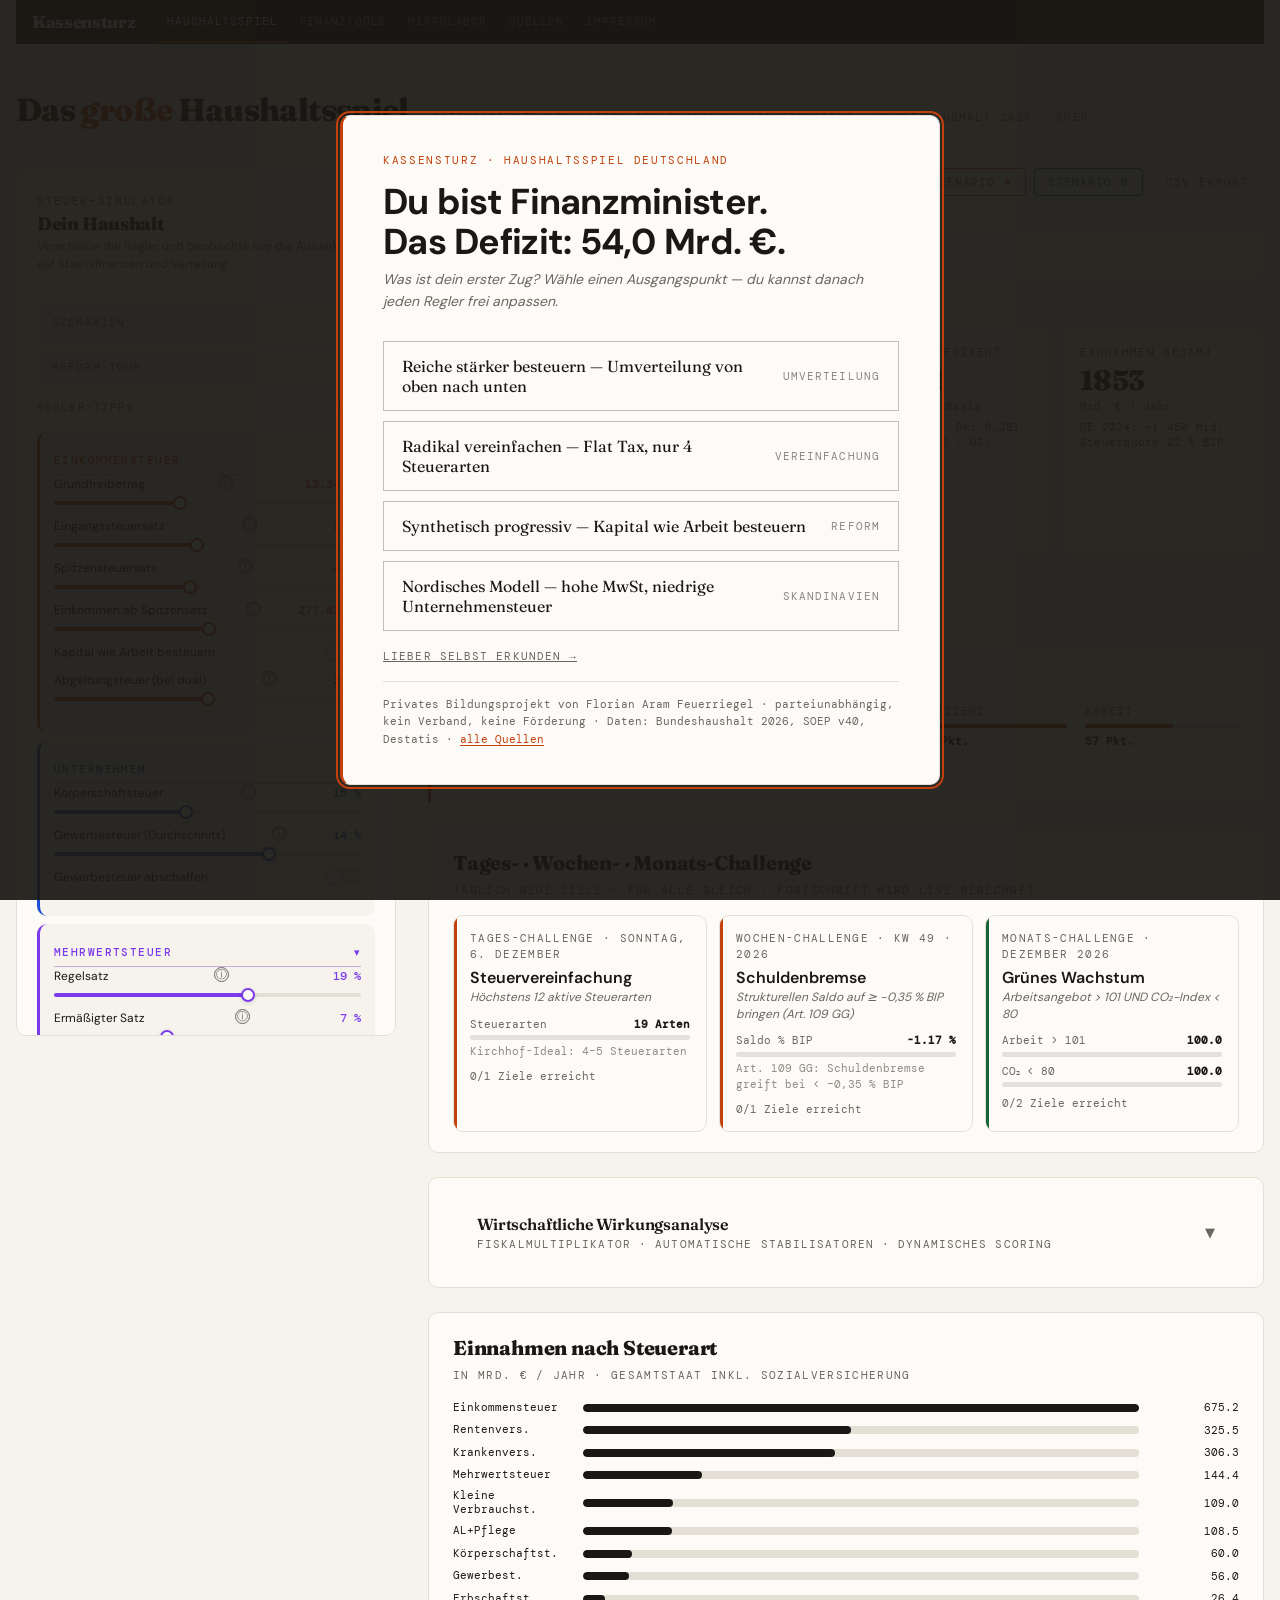
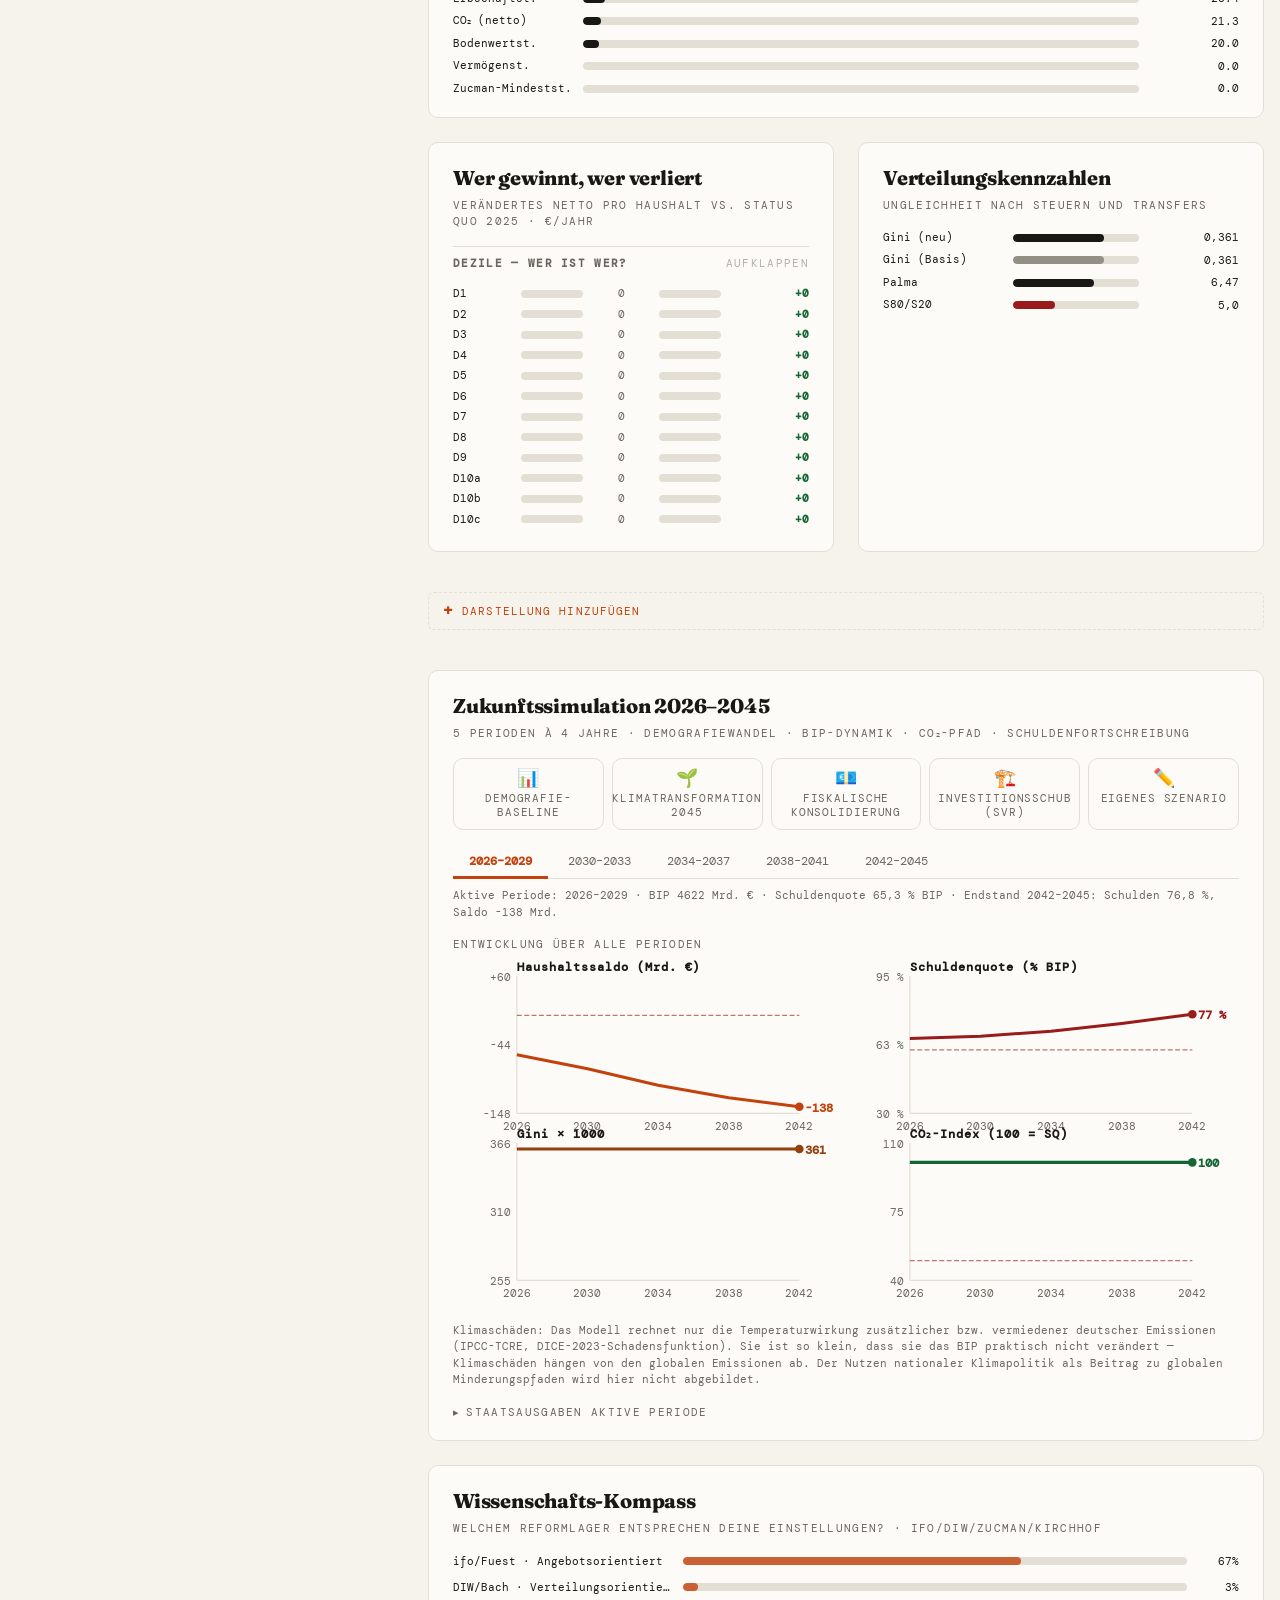
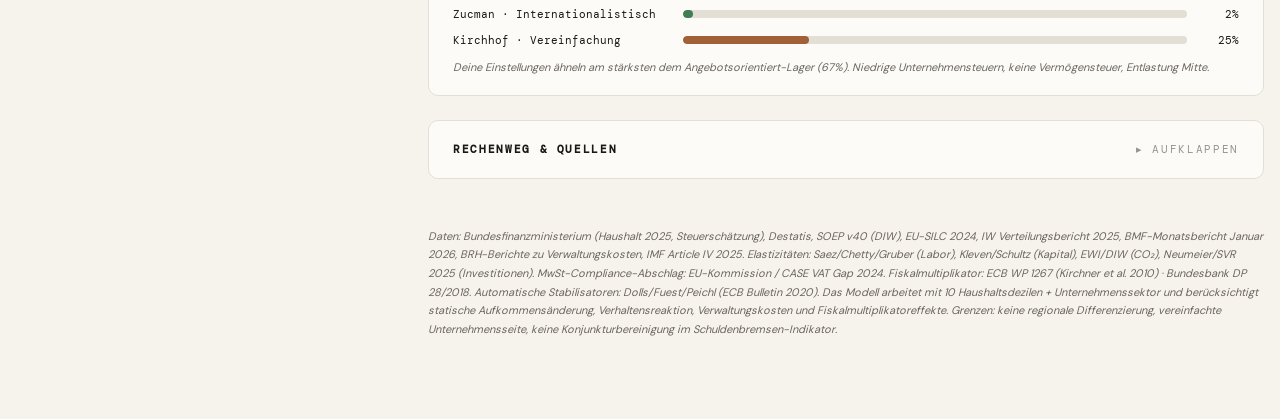
==== index.html @ 72bd3972 "Block 2: Status quo als Fixpunkt, exakte Regler, Zinsen und Klima korrigiert - Status-quo-Referenzwe" ====
<!DOCTYPE html>
<html lang="de">
<head>
<meta charset="UTF-8">
<meta name="viewport" content="width=device-width, initial-scale=1.0">
<meta name="description" content="Simuliere das deutsche Steuersystem: Verschiebe Regler für Einkommensteuer, MwSt und CO₂-Steuer und sieh live, wer gewinnt und wer verliert. Daten aus Bundeshaushalt 2026 und SOEP.">
<meta name="robots" content="index, follow">
<meta name="author" content="Kassensturz">
<link rel="canonical" href="https://kassensturz.org/">
<meta property="og:title" content="Das große Haushaltsspiel – Bundeshaushalt 2026 simulieren">
<meta property="og:description" content="Verschiebe Regler für Steuern und sieh live, wer gewinnt und wer verliert. Datenbasiert mit echten Zahlen aus Bundeshaushalt 2026 und SOEP.">
<meta property="og:type" content="website">
<meta property="og:url" content="https://kassensturz.org/">
<meta property="og:image" content="https://kassensturz.org/docs/haushaltsspiel_screenshot.png">
<meta property="og:image:width" content="2880">
<meta property="og:image:height" content="1800">
<meta property="og:site_name" content="Kassensturz">
<meta property="og:locale" content="de_DE">
<meta name="twitter:card" content="summary_large_image">
<meta name="twitter:title" content="Das große Haushaltsspiel – Bundeshaushalt 2026 simulieren">
<meta name="twitter:description" content="Verschiebe Regler für Steuern und sieh live, wer gewinnt und wer verliert. Datenbasiert mit echten Zahlen aus Bundeshaushalt 2026.">
<meta name="twitter:image" content="https://kassensturz.org/docs/haushaltsspiel_screenshot.png">
<title>Das große Haushaltsspiel – Bundeshaushalt 2026 simulieren | Kassensturz</title>
<script type="application/ld+json">
{
  "@context": "https://schema.org",
  "@type": "WebApplication",
  "name": "Das große Haushaltsspiel",
  "description": "Interaktive Simulation des deutschen Steuersystems mit echten Daten aus Bundeshaushalt 2026 und SOEP.",
  "url": "https://kassensturz.org/",
  "applicationCategory": "EducationalApplication",
  "inLanguage": "de",
  "isAccessibleForFree": true,
  "operatingSystem": "Web",
  "offers": {"@type": "Offer", "price": "0", "priceCurrency": "EUR"},
  "provider": {"@type": "Organization", "name": "Kassensturz", "url": "https://kassensturz.org"}
}
</script>
<script type="application/ld+json">
{
  "@context": "https://schema.org",
  "@type": "WebSite",
  "name": "Kassensturz",
  "url": "https://kassensturz.org",
  "description": "Interaktive Simulatoren für Deutschlands Steuersystem, Bundeshaushalt und Mikroökonomie.",
  "inLanguage": "de",
  "publisher": {"@type": "Organization", "name": "Kassensturz", "url": "https://kassensturz.org"}
}
</script>
<script type="application/ld+json">
{
  "@context": "https://schema.org",
  "@type": "Organization",
  "name": "Kassensturz",
  "url": "https://kassensturz.org",
  "description": "Datenbasierte Plattform für interaktive Steuer- und Haushaltssimulationen. Deutschland 2026. Privates Bildungsprojekt, parteiunabhängig und ohne Förderung.",
  "inLanguage": "de",
  "founder": {"@type": "Person", "name": "Florian Aram Feuerriegel"},
  "hasOfferCatalog": {
    "@type": "OfferCatalog",
    "name": "Kostenlose Tools",
    "itemListElement": [
      {"@type": "Offer", "itemOffered": {"@type": "WebApplication", "name": "Das große Haushaltsspiel", "url": "https://kassensturz.org/"}},
      {"@type": "Offer", "itemOffered": {"@type": "WebApplication", "name": "Finanztools", "url": "https://kassensturz.org/finanz.html"}},
      {"@type": "Offer", "itemOffered": {"@type": "WebApplication", "name": "Mikrolabor", "url": "https://kassensturz.org/mikro.html"}}
    ]
  }
}
</script>
<script type="application/ld+json">
{
  "@context": "https://schema.org",
  "@type": "Dataset",
  "name": "Kassensturz Haushaltsdaten Deutschland 2026",
  "description": "Einkommensdezile, Staatsausgaben, Steueraufkommen und Makrodaten für Deutschland 2026. Basis: SOEP v40, Bundeshaushalt 2026, Destatis.",
  "url": "https://kassensturz.org/data.json",
  "license": "https://creativecommons.org/licenses/by/4.0/",
  "inLanguage": "de",
  "temporalCoverage": "2026",
  "spatialCoverage": "Deutschland",
  "creator": {"@type": "Organization", "name": "Kassensturz", "url": "https://kassensturz.org"},
  "distribution": {
    "@type": "DataDownload",
    "encodingFormat": "application/json",
    "contentUrl": "https://kassensturz.org/data.json"
  },
  "isBasedOn": [
    {"@type": "CreativeWork", "name": "Bundeshaushalt 2026", "publisher": "Bundesministerium der Finanzen"},
    {"@type": "CreativeWork", "name": "SOEP v40", "publisher": "DIW Berlin"},
    {"@type": "CreativeWork", "name": "Mikrozensus 2024", "publisher": "Destatis"}
  ]
}
</script>
<script type="application/ld+json">
{
  "@context": "https://schema.org",
  "@type": "FAQPage",
  "mainEntity": [
    {
      "@type": "Question",
      "name": "Wie viel Einkommensteuer zahlt man in Deutschland?",
      "acceptedAnswer": {"@type": "Answer", "text": "Der Grundfreibetrag liegt 2026 bei 12.348 €. Darüber greift ein Eingangssteuersatz von 14 %, der progressiv bis zum Spitzensteuersatz von 42 % (ab 69.879 €) steigt. Der Reichensteuersatz von 45 % gilt ab 277.826 €. Kassensturz simuliert die Auswirkungen aller Sätze auf alle Einkommensdezile."}
    },
    {
      "@type": "Question",
      "name": "Wie hoch ist das Staatsdefizit Deutschland 2026?",
      "acceptedAnswer": {"@type": "Answer", "text": "Die Gesamtausgaben des deutschen Staates betragen 2026 rund 1.888 Mrd. €. Die Neuverschuldung des Bundes liegt 2026 bei ca. 98 Mrd. € (ohne Sondervermögen) bzw. ca. 180 Mrd. € (inkl. Sondervermögen für Infrastruktur/Verteidigung). Im Kassensturz-Simulator können Nutzer eigene Steuerszenarien durchspielen, die das Defizit verringern oder erhöhen."}
    },
    {
      "@type": "Question",
      "name": "Was würde eine Vermögenssteuer in Deutschland einbringen?",
      "acceptedAnswer": {"@type": "Answer", "text": "Bei einem steuerpflichtigen Vermögen über 2 Mio. € von ca. 3.500 Mrd. € würde ein Satz von 1 % jährlich rund 35 Mrd. € einbringen. Der Kassensturz-Simulator berechnet verschiedene Szenarien mit unterschiedlichen Freibeträgen und Steuersätzen."}
    },
    {
      "@type": "Question",
      "name": "Wie wirkt die CO₂-Steuer auf unterschiedliche Einkommensgruppen?",
      "acceptedAnswer": {"@type": "Answer", "text": "Die CO₂-Steuer (BEHG) ist regressiv: Niedrigeinkommensbezieher geben einen höheren Anteil ihres Einkommens für Energie aus. Der Kassensturz-Simulator zeigt die Nettobelastung aller 12 Einkommensdezile und ermöglicht den Vergleich mit Entlastungsmaßnahmen wie dem Klimageld."}
    },
    {
      "@type": "Question",
      "name": "Wie ungleich ist die Einkommensverteilung in Deutschland?",
      "acceptedAnswer": {"@type": "Answer", "text": "Der Gini-Koeffizient für Markteinkommen liegt in Deutschland bei ca. 0,50, nach Steuern und Transfers bei ca. 0,29 (SOEP v40, 2024). Das oberste Dezil (D10) hat ein Bruttoeinkommen ab ca. 125.000 €/Jahr, das Top-1-%-Segment ab ca. 277.000 €."}
    },
    {
      "@type": "Question",
      "name": "Was kostet die Rente den deutschen Staat?",
      "acceptedAnswer": {"@type": "Answer", "text": "Die Rentenversicherung hat 2026 Gesamtausgaben von geschätzt ca. 449 Mrd. €, davon trägt der Bund einen Zuschuss von rund 127,8 Mrd. €. Im Kassensturz-Simulator können Beitragssätze und Rentenniveau simuliert werden."}
    }
  ]
}
</script>
<link rel="stylesheet" href="css/fonts.css">
<link rel="stylesheet" href="css/tokens.css">
<link rel="stylesheet" href="css/haushaltsspiel.css">
</head>
<body>
<a class="skip-link" href="#main-content">Zum Inhalt springen</a>
<nav class="site-nav-bar">
  <div class="site-nav-bar-inner">
    <a href="index.html" class="nav-logo">Kassensturz</a>
    <a href="index.html" class="nav-link active">Haushaltsspiel</a>
    <a href="finanz.html" class="nav-link">Finanztools</a>
    <a href="mikro.html" class="nav-link">Mikrolabor</a>
    <a href="quellen.html" class="nav-link">Quellen</a>
    <a href="impressum.html" class="nav-link">Impressum</a>
  </div>
</nav>

<div class="wrap">

<header>
  <h1>Das <em>große</em> Haushaltsspiel</h1>
  <p class="subtitle">Datenbasierte Simulation des deutschen Steuersystems · Bundeshaushalt 2026 · SOEP</p>
</header>

<div class="layout">

  <!-- MOBILE TOGGLE (nur auf kleinen Screens sichtbar) -->
  <button class="mobile-toggle" id="mobile-toggle-btn" type="button" aria-expanded="true" aria-controls="controls-sidebar">
    <span id="mobile-toggle-label">Regler ausblenden</span>
    <span style="font-size:16px" id="mobile-toggle-icon">−</span>
  </button>

  <!-- ============ CONTROLS ============ -->
  <aside class="controls" id="controls-sidebar">

    <!-- SIDEBAR HEAD -->
    <div class="sidebar-head">
      <div class="sidebar-eyebrow">Steuer-Simulator</div>
      <div class="sidebar-title">Dein Haushalt</div>
      <div class="sidebar-desc">Verschiebe die Regler und beobachte live die Auswirkungen auf Staatsfinanzen und Verteilung.</div>
    </div>

    <details class="sidebar-collapsible">
      <summary class="sidebar-collapsible-summary">Szenarien</summary>
      <div class="preset-group">
        <div class="preset-buttons" id="presets">
          <button data-preset="status_quo" class="active">Status&nbsp;Quo&nbsp;2025</button>
          <button data-preset="synthetisch">Synthetisch&nbsp;Progressiv</button>
          <button data-preset="kirchhof">Kirchhof&nbsp;Flat</button>
          <button data-preset="radikal">Stark&nbsp;Umverteilend</button>
          <button data-preset="simpel">5-Steuern-System</button>
          <button data-preset="nordisch">Nordisches&nbsp;Modell</button>
          <button data-preset="koalition27">Koalition&nbsp;2027</button>
          <button data-preset="bge">BGE-Modell</button>
        </div>
      </div>
    </details>

    <!-- REFORM TOURS -->
    <details class="sidebar-collapsible">
      <summary class="sidebar-collapsible-summary">Reform-Tour</summary>
      <div class="tour-buttons" style="padding:4px 0 8px;">
        <button class="tour-btn" onclick="startTour('kirchhof')">Kirchhof-Reform (Flat Tax)</button>
        <button class="tour-btn" onclick="startTour('skandinavisch')">Skandinavisches Modell</button>
        <button class="tour-btn" onclick="startTour('umverteilung')">Starke Umverteilung</button>
      </div>
    </details>

    <!-- Slider-Tipps Toggle -->
    <div class="toggle-row" style="margin-bottom:16px;padding-top:4px;border-top:1px dashed var(--rule);">
      <label for="toggle_slider_tips" style="font-family:'DM Mono',monospace;font-size:var(--fs-micro);text-transform:uppercase;letter-spacing:0.1em;color:var(--muted);">Regler-Tipps</label>
      <input type="checkbox" id="toggle_slider_tips" checked>
    </div>

    <!-- Einkommensteuer -->
    <div class="mod-section ctrl-box" data-mod="est" data-mod-type="control" style="--box-accent:#C2410C">
    <div class="ctrl-section">
    <button type="button" class="ctrl-section-head" data-toggle aria-expanded="true">Einkommensteuer <span class="ctrl-chevron" aria-hidden="true">▾</span></button>
    <div class="ctrl-section-body">
      <div class="slider-row">
        <label for="freibetrag">Grundfreibetrag <span class="value" id="v_freibetrag"></span></label>
        <div class="slider-track" data-accent="#C2410C"><div class="slider-fill"></div><div class="slider-thumb"></div><input type="range" class="styled-slider" id="freibetrag" min="0" max="30000" step="4" data-tastenschritt="500" value="12348"></div>
      </div>
      <div class="slider-row">
        <label for="eingang">Eingangssteuersatz <span class="value" id="v_eingang"></span></label>
        <div class="slider-track" data-accent="#C2410C"><div class="slider-fill"></div><div class="slider-thumb"></div><input type="range" class="styled-slider" id="eingang" min="0" max="30" step="1" value="14"></div>
      </div>
      <div class="slider-row">
        <label for="spitze">Spitzensteuersatz <span class="value" id="v_spitze"></span></label>
        <div class="slider-track" data-accent="#C2410C"><div class="slider-fill"></div><div class="slider-thumb"></div><input type="range" class="styled-slider" id="spitze" min="25" max="70" step="1" value="45"></div>
      </div>
      <div class="slider-row">
        <label for="grenze">Einkommen ab Spitzensatz <span class="value" id="v_grenze"></span></label>
        <div class="slider-track" data-accent="#C2410C"><div class="slider-fill"></div><div class="slider-thumb"></div><input type="range" class="styled-slider" id="grenze" min="50000" max="500000" step="1" data-tastenschritt="10000" value="277826"></div>
      </div>
      <div class="toggle-row">
        <label for="synthetisch">Kapital wie Arbeit besteuern</label>
        <input type="checkbox" id="synthetisch">
      </div>
      <div class="slider-row" id="row_abgeltung">
        <label for="abgeltung">Abgeltungsteuer (bei dual) <span class="value" id="v_abgeltung"></span></label>
        <div class="slider-track" data-accent="#C2410C"><div class="slider-fill"></div><div class="slider-thumb"></div><input type="range" class="styled-slider" id="abgeltung" min="0" max="50" step="1" value="25"></div>
      </div>
    </div>
    </div>
    </div>

    <!-- Unternehmen -->
    <div class="mod-section ctrl-box" data-mod="kst" data-mod-type="control" style="--box-accent:#1D4ED8">
    <div class="ctrl-section">
    <button type="button" class="ctrl-section-head" data-toggle aria-expanded="true">Unternehmen <span class="ctrl-chevron" aria-hidden="true">▾</span></button>
    <div class="ctrl-section-body">
      <div class="slider-row">
        <label for="kst">Körperschaftsteuer <span class="value" id="v_kst"></span></label>
        <div class="slider-track" data-accent="#1D4ED8"><div class="slider-fill"></div><div class="slider-thumb"></div><input type="range" class="styled-slider" id="kst" min="0" max="35" step="1" value="15"></div>
      </div>
      <div class="slider-row">
        <label for="gewst">Gewerbesteuer (Durchschnitt) <span class="value" id="v_gewst"></span></label>
        <div class="slider-track" data-accent="#1D4ED8"><div class="slider-fill"></div><div class="slider-thumb"></div><input type="range" class="styled-slider" id="gewst" min="0" max="20" step="1" value="14"></div>
      </div>
      <div class="toggle-row">
        <label for="gewst_aus">Gewerbesteuer abschaffen</label>
        <input type="checkbox" id="gewst_aus">
      </div>
    </div>
    </div>
    </div>

    <!-- Mehrwertsteuer -->
    <div class="mod-section ctrl-box" data-mod="mwst" data-mod-type="control" style="--box-accent:#7C3AED">
    <div class="ctrl-section">
    <button type="button" class="ctrl-section-head" data-toggle aria-expanded="true">Mehrwertsteuer <span class="ctrl-chevron" aria-hidden="true">▾</span></button>
    <div class="ctrl-section-body">
      <div class="slider-row">
        <label for="mwst">Regelsatz <span class="value" id="v_mwst"></span></label>
        <div class="slider-track" data-accent="#7C3AED"><div class="slider-fill"></div><div class="slider-thumb"></div><input type="range" class="styled-slider" id="mwst" min="0" max="30" step="1" value="19"></div>
      </div>
      <div class="slider-row">
        <label for="mwst_erm">Ermäßigter Satz <span class="value" id="v_mwst_erm"></span></label>
        <div class="slider-track" data-accent="#7C3AED"><div class="slider-fill"></div><div class="slider-thumb"></div><input type="range" class="styled-slider" id="mwst_erm" min="0" max="19" step="1" value="7"></div>
      </div>
    </div>
    </div>
    </div>

    <!-- CO2 & Klima -->
    <div class="mod-section ctrl-box" data-mod="co2" data-mod-type="control" style="--box-accent:#166534">
    <div class="ctrl-section">
    <button type="button" class="ctrl-section-head" data-toggle aria-expanded="true">CO₂-Steuer · Klimageld <span class="ctrl-chevron" aria-hidden="true">▾</span></button>
    <div class="ctrl-section-body">
      <div class="slider-row">
        <label for="co2">CO₂-Preis <span class="value" id="v_co2"></span></label>
        <div class="slider-track" data-accent="#166534"><div class="slider-fill"></div><div class="slider-thumb"></div><input type="range" class="styled-slider" id="co2" min="0" max="300" step="5" value="65"></div>
      </div>
      <div class="toggle-row">
        <label for="klimageld">Klimageld pro Kopf zurück</label>
        <input type="checkbox" id="klimageld">
      </div>
    </div>
    </div>
    </div>

    <!-- Vermögen & Erbschaft -->
    <div class="mod-section ctrl-box" data-mod="verm" data-mod-type="control" style="display:none;--box-accent:#B45309">
    <div class="ctrl-section">
    <button type="button" class="ctrl-section-head" data-toggle aria-expanded="true">Vermögen · Erbschaft <span class="ctrl-chevron" aria-hidden="true">▾</span></button>
    <div class="ctrl-section-body">
      <div class="slider-row">
        <label for="erb">Erbschaftsteuer (Spitzensatz) <span class="value" id="v_erb"></span></label>
        <div class="slider-track" data-accent="#B45309"><div class="slider-fill"></div><div class="slider-thumb"></div><input type="range" class="styled-slider" id="erb" min="0" max="70" step="1" value="20"></div>
      </div>
      <div class="toggle-row">
        <label for="betriebs">Betriebsvermögen-Ausnahme</label>
        <input type="checkbox" id="betriebs" checked>
      </div>
      <div class="slider-row">
        <label for="boden">Bodenwertsteuer <span class="value" id="v_boden"></span></label>
        <div class="slider-track" data-accent="#B45309"><div class="slider-fill"></div><div class="slider-thumb"></div><input type="range" class="styled-slider" id="boden" min="0" max="3" step="0.1" value="0.4"></div>
      </div>
      <div class="slider-row">
        <label for="verm">Vermögensteuer (ab 2 Mio) <span class="value" id="v_verm"></span></label>
        <div class="slider-track" data-accent="#B45309"><div class="slider-fill"></div><div class="slider-thumb"></div><input type="range" class="styled-slider" id="verm" min="0" max="3" step="0.1" value="0"></div>
      </div>
      <div class="slider-row">
        <label for="zucman">Zucman-Mindeststeuer (Mrd.) <span class="value" id="v_zucman"></span></label>
        <div class="slider-track" data-accent="#B45309"><div class="slider-fill"></div><div class="slider-thumb"></div><input type="range" class="styled-slider" id="zucman" min="0" max="3" step="0.1" value="0"></div>
      </div>
    </div>
    </div>
    </div>

    <!-- Sozialversicherung -->
    <div class="mod-section ctrl-box" data-mod="sv" data-mod-type="control" style="display:none;--box-accent:#0F766E">
    <div class="ctrl-section">
    <button type="button" class="ctrl-section-head" data-toggle aria-expanded="true">Sozialversicherung <span class="ctrl-chevron" aria-hidden="true">▾</span></button>
    <div class="ctrl-section-body">
      <div class="slider-row">
        <label for="rv">Rente (AN+AG) <span class="value" id="v_rv"></span></label>
        <div class="slider-track" data-accent="#0F766E"><div class="slider-fill"></div><div class="slider-thumb"></div><input type="range" class="styled-slider" id="rv" min="10" max="30" step="0.1" value="18.6"></div>
      </div>
      <div class="slider-row">
        <label for="kv">Krankenversicherung <span class="value" id="v_kv"></span></label>
        <div class="slider-track" data-accent="#0F766E"><div class="slider-fill"></div><div class="slider-thumb"></div><input type="range" class="styled-slider" id="kv" min="8" max="25" step="0.1" value="17.5"></div>
      </div>
      <div class="slider-row">
        <label for="alpf">Arbeitslosen+Pflege <span class="value" id="v_alpf"></span></label>
        <div class="slider-track" data-accent="#0F766E"><div class="slider-fill"></div><div class="slider-thumb"></div><input type="range" class="styled-slider" id="alpf" min="2" max="10" step="0.1" value="6.2"></div>
      </div>
      <div class="slider-row">
        <label for="bbg">Beitr.-Bemessungsgrenze <span class="value" id="v_bbg"></span></label>
        <div class="slider-track" data-accent="#0F766E"><div class="slider-fill"></div><div class="slider-thumb"></div><input type="range" class="styled-slider" id="bbg" min="40000" max="160000" step="50" data-tastenschritt="5000" value="101400"></div>
      </div>
      <div class="toggle-row">
        <label for="buergerv">Bürgerversicherung (alle zahlen)</label>
        <input type="checkbox" id="buergerv">
      </div>
    </div>
    </div>
    </div>

    <!-- BGE -->
    <div class="mod-section ctrl-box" data-mod="bge" data-mod-type="control" style="display:none;--box-accent:#6D28D9">
    <div class="ctrl-section">
    <button type="button" class="ctrl-section-head bge-section collapsed" id="bge-section-title" data-toggle aria-expanded="false">BGE · Grundeinkommen <span class="ctrl-chevron" aria-hidden="true">▾</span></button>
    <div class="ctrl-section-body">
      <div class="bge-slider-wrap">
        <label class="slider-row" for="bge" style="margin-bottom:4px;">
          <span>Monatsbetrag <span class="value" id="v_bge" style="color:var(--accent);font-weight:600;">aus</span></span>
        </label>
        <div class="slider-track" data-accent="#6D28D9"><div class="slider-fill"></div><div class="slider-thumb"></div><input type="range" class="styled-slider" id="bge" min="0" max="2000" step="50" value="0"></div>
        <div style="display:flex;justify-content:space-between;font-family:'DM Mono',monospace;font-size:var(--fs-micro);color:var(--muted);">
          <span>0 €</span><span>1.000 €</span><span>2.000 €</span>
        </div>
      </div>
      <!-- Warnung: BGE > Grundfreibetrag/12 → Staat besteuert eigene Ausgaben -->
      <div id="bge-freibetrag-warning" style="display:none;margin-top:10px;background:rgba(200,64,31,0.1);border-left:3px solid var(--accent);padding:8px 10px;font-family:'DM Mono',monospace;font-size:var(--fs-micro);line-height:1.6;color:var(--ink);">
        <span style="font-weight:600;color:var(--accent);">⚠ Konsistenz-Problem</span><br>
        BGE (<span id="bge-warn-val">—</span> €/M) übersteigt den steuerfreien Grundfreibetrag (<span id="bge-warn-fb">—</span> €/M). Der Staat würde seine eigenen Transferzahlungen mit Einkommensteuer belasten — eine fiskalische Kreisrechnung. Lösung: BGE steuerfrei stellen (§ 3 EStG) oder Freibetrag entsprechend anheben.
      </div>

      <div class="bge-live-cost" id="bge-live-cost">
        <div>Bruttokosten: <strong id="bge-cost-gross">—</strong></div>
        <div class="bge-save">Bürgergeld-Ersatz: <strong id="bge-cost-save">—</strong></div>
        <div class="bge-save">RV-Einsparung: <strong id="bge-cost-rv">—</strong></div>
        <div>Nettokosten: <strong id="bge-cost-net">—</strong></div>
      </div>

      <!-- Rentensystem bei BGE — nur sichtbar wenn BGE > 0 -->
      <div id="bge-rente-box" style="display:none;margin-top:14px;border-top:1px dashed var(--accent);padding-top:12px;">
        <div style="font-family:'DM Mono',monospace;font-size:var(--fs-micro);text-transform:uppercase;letter-spacing:.1em;color:var(--accent);margin-bottom:10px;font-weight:600;">
          Aufstockungs-Rente bei BGE
        </div>
        <div class="slider-row">
          <label for="rente_niveau_gering">Rentenniveau Geringverdiener <span class="value" id="v_rente_niveau_gering"></span></label>
          <div class="slider-track" data-accent="#6D28D9"><div class="slider-fill"></div><div class="slider-thumb"></div><input type="range" class="styled-slider" id="rente_niveau_gering" min="60" max="100" step="5" value="80"></div>
        </div>
        <div class="slider-row">
          <label for="rente_niveau_hoch">Rentenniveau Gutverdiener <span class="value" id="v_rente_niveau_hoch"></span></label>
          <div class="slider-track" data-accent="#6D28D9"><div class="slider-fill"></div><div class="slider-thumb"></div><input type="range" class="styled-slider" id="rente_niveau_hoch" min="30" max="70" step="5" value="50"></div>
        </div>
        <div class="slider-row">
          <label for="rente_grenze">Einkommensgrenze <span class="value" id="v_rente_grenze"></span></label>
          <div class="slider-track" data-accent="#6D28D9"><div class="slider-fill"></div><div class="slider-thumb"></div><input type="range" class="styled-slider" id="rente_grenze" min="20000" max="60000" step="5000" value="35000"></div>
        </div>
        <p style="font-family:'DM Mono',monospace;font-size:var(--fs-micro);color:var(--muted);margin-top:4px;line-height:1.5;">
          BGE = Sockel · Rente = Aufstockung<br>auf % des früheren Nettoeinkommens
        </p>
      </div>

      <p style="font-family:'DM Mono',monospace;font-size:var(--fs-micro);color:var(--muted);margin-top:8px;line-height:1.5;">
        Quellen: DIW Pilot 2024 · RWI 2024<br>ifo Mikrosimulation 2021 (Blömer/Peichl)
      </p>
    </div>
    </div>
    </div>

    <!-- Transfers -->
    <div class="mod-section ctrl-box" data-mod="transfers" data-mod-type="control" style="display:none;--box-accent:#BE185D">
    <div class="ctrl-section">
    <button type="button" class="ctrl-section-head" data-toggle aria-expanded="true">Transfers · Sozialstaat <span class="ctrl-chevron" aria-hidden="true">▾</span></button>
    <div class="ctrl-section-body">
      <div class="slider-row">
        <label for="bg">Bürgergeld-Regelsatz <span class="value" id="v_bg"></span></label>
        <div class="slider-track" data-accent="#BE185D"><div class="slider-fill"></div><div class="slider-thumb"></div><input type="range" class="styled-slider" id="bg" min="0" max="1500" step="1" data-tastenschritt="10" value="563"></div>
      </div>
      <div class="slider-row">
        <label for="kg">Kindergeld <span class="value" id="v_kg"></span></label>
        <div class="slider-track" data-accent="#BE185D"><div class="slider-fill"></div><div class="slider-thumb"></div><input type="range" class="styled-slider" id="kg" min="0" max="500" step="1" data-tastenschritt="5" value="259"></div>
      </div>
      <div class="toggle-row">
        <label for="neg_est">Negative Einkommensteuer</label>
        <input type="checkbox" id="neg_est">
      </div>
    </div>
    </div>
    </div>

    <!-- Staat / Sonstiges -->
    <div class="mod-section ctrl-box" data-mod="kleine" data-mod-type="control" style="display:none;--box-accent:#64748B">
    <div class="ctrl-section">
    <button type="button" class="ctrl-section-head" data-toggle aria-expanded="true">Kleine Verbrauchsteuern <span class="ctrl-chevron" aria-hidden="true">▾</span></button>
    <div class="ctrl-section-body">
      <div class="toggle-row">
        <label for="kleine_st">Energie, Tabak, Kfz etc. behalten</label>
        <input type="checkbox" id="kleine_st" checked>
      </div>
    </div>
    </div>
    </div>

    <!-- Rentenreform -->
    <div class="mod-section ctrl-box" data-mod="renten_ctrl" data-mod-type="control" style="display:none;--box-accent:#EA580C">
    <div class="ctrl-section">
    <button type="button" class="ctrl-section-head collapsed" data-toggle aria-expanded="false">Rentenreform · Generationenkapital <span class="ctrl-chevron" aria-hidden="true">▾</span></button>
    <div class="ctrl-section-body">
      <div class="slider-row">
        <label for="kapitalquote">Fondsquote (% des RV-Aufkommens) <span class="value" id="v_kapitalquote"></span></label>
        <div class="slider-track" data-accent="#EA580C"><div class="slider-fill"></div><div class="slider-thumb"></div><input type="range" class="styled-slider" id="kapitalquote" min="0" max="30" step="1" value="0"></div>
      </div>
      <div class="slider-row">
        <label for="rendite_fonds">Erwartete Jahresrendite <span class="value" id="v_rendite_fonds"></span></label>
        <div class="slider-track" data-accent="#EA580C"><div class="slider-fill"></div><div class="slider-thumb"></div><input type="range" class="styled-slider" id="rendite_fonds" min="2" max="10" step="0.5" value="7"></div>
      </div>
      <div class="slider-row">
        <label for="startjahr">Investition ab Jahr <span class="value" id="v_startjahr"></span></label>
        <div class="slider-track" data-accent="#EA580C"><div class="slider-fill"></div><div class="slider-thumb"></div><input type="range" class="styled-slider" id="startjahr" min="2000" max="2025" step="1" value="2020"></div>
      </div>
    </div>
    </div>
    </div>

    <!-- GKV Reform -->
    <div class="mod-section ctrl-box" data-mod="gkv_ctrl" data-mod-type="control" style="display:none;--box-accent:#0369A1">
    <div class="ctrl-section">
    <button type="button" class="ctrl-section-head collapsed" data-toggle aria-expanded="false">Gesundheitsreform · GKV <span class="ctrl-chevron" aria-hidden="true">▾</span></button>
    <div class="ctrl-section-body">
      <div class="toggle-row">
        <label for="pkv_abschaffen">PKV abschaffen (alle in GKV)</label>
        <input type="checkbox" id="pkv_abschaffen">
      </div>
      <div class="toggle-row">
        <label for="kv_kapital">Kapitalerträge KV-pflichtig</label>
        <input type="checkbox" id="kv_kapital">
      </div>
      <div class="toggle-row">
        <label for="kv_bbg_frei">KV-Beitragsbemessungsgrenze abschaffen</label>
        <input type="checkbox" id="kv_bbg_frei">
      </div>
      <div class="slider-row">
        <label for="anzahl_kv">Anzahl Krankenkassen <span class="value" id="v_anzahl_kv"></span></label>
        <div class="slider-track" data-accent="#0369A1"><div class="slider-fill"></div><div class="slider-thumb"></div><input type="range" class="styled-slider" id="anzahl_kv" min="5" max="105" step="5" value="95"></div>
      </div>
      <div class="slider-row">
        <label for="praevention">Prävention-Invest. (Mrd. €) <span class="value" id="v_praevention"></span></label>
        <div class="slider-track" data-accent="#0369A1"><div class="slider-fill"></div><div class="slider-thumb"></div><input type="range" class="styled-slider" id="praevention" min="0" max="20" step="1" value="0"></div>
      </div>
    </div>
    </div>
    </div>

    <button type="button" class="mod-add-btn" id="mod-add-control-btn" aria-haspopup="dialog">
      <span aria-hidden="true">+</span> Regler-Modul hinzufügen
    </button>

  </aside>

  <!-- ============ DASHBOARD ============ -->
  <main class="dashboard" id="main-content">

    <!-- REFORM TOUR BAR -->
    <div class="reform-tour-bar" id="reform-tour-bar">
      <div class="reform-tour-info">
        <div class="reform-tour-eyebrow" id="reform-tour-eyebrow"></div>
        <div class="reform-tour-title" id="reform-tour-title"></div>
        <div class="reform-tour-desc" id="reform-tour-desc"></div>
      </div>
      <div class="reform-tour-step" id="reform-tour-step"></div>
      <div class="reform-tour-nav">
        <button class="reform-tour-btn" id="reform-tour-back" onclick="tourPrev()">← Zurück</button>
        <button class="reform-tour-btn" id="reform-tour-next" onclick="tourNext()">Weiter →</button>
      </div>
      <button class="reform-tour-close" onclick="endTour()" title="Tour beenden">✕</button>
    </div>

    <div style="display:flex;justify-content:flex-end;gap:8px;margin-bottom:8px;flex-wrap:wrap;">
      <button id="card-btn" class="toolbar-btn-primary">Bild speichern</button>
      <button id="share-btn" class="toolbar-btn">Link kopieren</button>
      <button id="undo-btn" class="toolbar-btn" disabled>Rückgängig</button>
      <button id="save-a-btn" class="scenario-btn scenario-btn-a" title="Klicken um Szenario A zu bearbeiten">Szenario A</button>
      <button id="save-b-btn" class="scenario-btn scenario-btn-b" title="Klicken um Szenario B zu bearbeiten">Szenario B</button>
      <button id="csv-export-btn" class="toolbar-btn">CSV Export</button>
    </div>
    <canvas id="share-canvas"></canvas>
    <!-- Szenario-Vergleich Panel (erscheint wenn A+B gespeichert) -->
    <div id="szenario-panel" style="display:none"></div>

    <details class="about">
      <summary>Wie funktioniert das? (Kurz)</summary>
      <p>Das Modell rechnet mit <strong>10 repräsentativen Haushalten</strong> (Dezile), einem Unternehmenssektor und dem Staat. Alle Startwerte basieren auf Bundeshaushalt 2026, SOEP-Einkommensdezilen, EU-SILC und BMF-Steuerstatistik.</p>
      <p>Jede Änderung löst drei Berechnungen aus: (1) <strong>statische Aufkommensänderung</strong> — wie viel Steuer kommt bei unveränderten Verhalten rein; (2) <strong>Verhaltensreaktion</strong> — Haushalte passen Arbeit/Konsum über Elastizitäten aus der Literatur an; (3) <strong>Verwaltungskosten</strong> je Steuerart nach Schätzungen von BRH/OECD.</p>
      <p>Das ist ein <em>Lerntool</em>, kein Prognosemodell. Es zeigt Größenordnungen und Trade-offs, nicht präzise Vorhersagen. Vergleich: Echte Mikrosimulation wie EUROMOD hat ~20.000 Haushalte und dynamische Effekte.</p>
    </details>

    <!-- KPI TOP ROW -->
    <!-- KONTEXT — welcher Modus und welche Periode diese Zahlen erzeugt hat.
         Lag vorher in der Sidebar bzw. 2500px weiter unten. -->
    <div class="kpi-context">
      <div class="scenario-mode-bar" id="scenario-mode-bar">
        <span class="scenario-mode-bar-dot" aria-hidden="true"></span>
        <span id="scenario-mode-label">Szenario A aktiv</span>
        <button class="scenario-mode-bar-exit" type="button" aria-label="Szenario-Modus verlassen" onclick="exitScenarioMode()">✕</button>
      </div>
      <div class="periode-bar" id="periode-bar" hidden>
        <span class="periode-bar-label">Aktive Periode</span>
        <strong id="periode-bar-value">—</strong>
      </div>
    </div>
    <div class="kpi-grid" id="kpi-grid">
      <!-- 4 primäre KPIs — immer sichtbar -->
      <div class="kpi" id="kpi_card_saldo">
        <div class="kpi-label">Staatssaldo</div>
        <div class="kpi-value" id="kpi_saldo">—</div>
        <div class="kpi-delta" id="kpi_saldo_d">—</div>
        <div class="kpi-bench" id="kpi_saldo_bench"></div>
      </div>
      <div class="kpi" id="kpi_card_sbremse">
        <div class="kpi-label">Schuldenbremse (Art. 109 GG)</div>
        <div class="kpi-value" id="kpi_sbremse" style="font-size:22px">—</div>
        <div class="kpi-delta" id="kpi_sbremse_d">struct. Saldo / BIP</div>
        <div class="kpi-bench">Grenze: −0,35 % BIP (Bund)</div>
      </div>
      <div class="kpi" id="kpi_card_gini">
        <div class="kpi-label">Gini-Koeffizient</div>
        <div class="kpi-value" id="kpi_gini">—</div>
        <div class="kpi-delta" id="kpi_gini_d">—</div>
        <div class="kpi-bench" id="kpi_gini_bench"></div>
      </div>
      <div class="kpi" id="kpi_card_einn">
        <div class="kpi-label">Einnahmen gesamt</div>
        <div class="kpi-value" id="kpi_einn">—</div>
        <div class="kpi-delta neutral">Mrd. € / Jahr</div>
        <div class="kpi-bench" id="kpi_einn_bench"></div>
      </div>
      <div class="kpi kpi-secondary" id="kpi_card_admin">
        <div class="kpi-label">Verwaltungskosten</div>
        <div class="kpi-value" id="kpi_admin">—</div>
        <div class="kpi-delta" id="kpi_admin_d">—</div>
        <div class="kpi-bench" id="kpi_admin_bench"></div>
      </div>
      <div class="kpi kpi-secondary" id="kpi_card_nst">
        <div class="kpi-label">Aktive Steuerarten</div>
        <div class="kpi-value" id="kpi_nst">—</div>
        <div class="kpi-delta neutral">Anzahl</div>
        <div class="kpi-bench" id="kpi_nst_bench"></div>
      </div>
      <div class="kpi kpi-secondary" id="kpi_card_arb">
        <div class="kpi-label">Arbeitsangebot</div>
        <div class="kpi-value" id="kpi_arb">—</div>
        <div class="kpi-delta" id="kpi_arb_d">vs. Basis</div>
        <div class="kpi-bench" id="kpi_arb_bench"></div>
      </div>
      <div class="kpi kpi-secondary" id="kpi_card_armut">
        <div class="kpi-label">Armutsrisikoquote</div>
        <div class="kpi-value" id="kpi_armut">—</div>
        <div class="kpi-delta" id="kpi_armut_d">—</div>
        <div class="kpi-bench" id="kpi_armut_bench"></div>
      </div>
      <div class="kpi kpi-secondary" id="kpi_card_schuld">
        <div class="kpi-label">Schuldenquote Δ/Jahr</div>
        <div class="kpi-value" id="kpi_schuld">—</div>
        <div class="kpi-delta" id="kpi_schuld_d">% des BIP</div>
        <div class="kpi-bench" id="kpi_schuld_bench"></div>
      </div>
      <div class="kpi kpi-secondary" id="kpi_card_dwl">
        <div class="kpi-label">Wohlfahrtsverlust</div>
        <div class="kpi-value" id="kpi_dwl">—</div>
        <div class="kpi-delta" id="kpi_dwl_d">Mrd. € / Jahr</div>
        <div class="kpi-bench" id="kpi_dwl_bench"></div>
      </div>
      <div class="kpi kpi-secondary" id="kpi_card_zins">
        <div class="kpi-label">Zinslastquote</div>
        <div class="kpi-value" id="kpi_zins">—</div>
        <div class="kpi-delta" id="kpi_zins_d">Cent je Steuer-€</div>
        <div class="kpi-bench" id="kpi_zins_bench"></div>
      </div>
    </div>

    <button class="kpi-more-btn" id="kpi-more-toggle" type="button"
            aria-expanded="false" aria-controls="kpi-grid" onclick="toggleKPIMore()">7 weitere Kennzahlen <span id="kpi-more-chevron" aria-hidden="true">▾</span></button>

    <!-- GESAMTNOTE / SCORE PANEL -->
    <div class="score-panel" id="score-panel">
      <div class="score-left">
        <div class="score-label-tag">Gesamtnote</div>
        <div class="score-grade" id="score-grade">—</div>
        <div class="score-number" id="score-number">— / 100</div>
      </div>
      <div class="score-dims" id="score-dims"></div>
    </div>

    <!-- BGE IMPACT PANEL (nur wenn BGE > 0) -->
    <div class="bge-impact-panel" id="bge-impact-panel" style="display:none">
      <div style="display:flex;justify-content:space-between;align-items:baseline;flex-wrap:wrap;gap:8px;">
        <div>
          <h2>Grundeinkommen — Wirkungsanalyse</h2>
          <div class="panel-sub">Fiskalische und soziale Effekte · basierend auf Mikrosimulation</div>
        </div>
        <span id="bge-panel-badge" style="font-family:'DM Mono',monospace;font-size:var(--fs-micro);text-transform:uppercase;letter-spacing:.12em;padding:4px 10px;background:var(--accent);color:var(--paper);">— €/Monat</span>
      </div>
      <div class="bge-kpi-row" id="bge-kpi-row"></div>
      <div class="bge-financing-bar">
        <span class="bge-financing-label">Finanzierungslücke:</span>
        <div class="bge-financing-track"><div class="bge-financing-fill" id="bge-fin-fill" style="width:0%"></div></div>
        <span class="bge-financing-pct" id="bge-fin-pct">—</span>
      </div>
      <div class="bge-source-note">Quellen: RWI 2024 · DIW Pilotprojekt Grundeinkommen 2021–2024 · ifo Mikrosimulation (Blömer/Peichl 2021) · ZEW Heim et al.</div>
    </div>

    <div class="warning-box" id="warnbox" style="display:none">
      <strong>Hinweis</strong>
      <span id="warntext"></span>
    </div>

    <!-- CHALLENGES -->
    <div class="panel" id="challenges-panel">
      <h2>Tages- · Wochen- · Monats-Challenge</h2>
      <div class="panel-sub">Täglich neue Ziele — für alle gleich · Fortschritt wird live berechnet</div>
      <div class="challenge-grid" id="challenges-grid" style="margin-top:16px"></div>
    </div>

    <!-- WIRTSCHAFTLICHE WIRKUNGSANALYSE -->
    <details class="panel panel-collapsible" data-mod="wirk">
      <summary>
        <div class="summary-left">
          <div>
            <h2>Wirtschaftliche Wirkungsanalyse</h2>
            <div class="panel-sub">Fiskalmultiplikator · Automatische Stabilisatoren · Dynamisches Scoring</div>
          </div>
        </div>
        <span class="summary-chevron">▼</span>
      </summary>
      <div class="panel-body">
        <div class="bars" id="wirk_bars" style="margin-top:16px"></div>
        <p style="font-size:11px;color:var(--muted);margin-top:10px;font-style:italic;">BIP-Impuls: Fiskalimpuls × Multiplikator 0,65 (ECB/Bundesbank-Konsens DE). Auto-Stabilisatoren: Ø METR D1–D4 — DE-Benchmark ~48 % Dämpfung (Dolls et al. 2020). Dyn. Scoring: Verhaltensbedingte Aufkommensreaktion (Gruber/Saez 2002 · Neumeier/SVR 2025). Quellen: ECB WP 1267 · Bundesbank DP 28/2018 · Dolls et al. 2020 · Elmendorf/Hubbard/Williams 2024</p>
      </div>
    </details>

    <!-- EINNAHMEN NACH STEUERART -->
    <div class="panel" data-mod="einnahmen">
      <h2>Einnahmen nach Steuerart</h2>
      <div class="panel-sub">in Mrd. € / Jahr · Gesamtstaat inkl. Sozialversicherung</div>
      <div class="bars" id="revenue_bars"></div>
    </div>

    <div class="two-col" data-mod="haushalt">
      <!-- HAUSHALTSWIRKUNG -->
      <div class="panel">
        <h2>Wer gewinnt, wer verliert</h2>
        <div class="panel-sub">Verändertes Netto pro Haushalt vs. Status Quo 2025 · €/Jahr</div>
        <details class="dezil-legend">
          <summary>Dezile — wer ist wer? <span class="dezil-legend-hint">aufklappen</span></summary>
          <div class="dezil-legend-body">
            <div class="dezil-legend-grid">
              <span class="dlg-head">Dezil</span><span class="dlg-head">∅ Brutto/Monat</span><span class="dlg-head">Einkommensgruppe</span>
              <span>D1</span><span>~1.170 €</span><span>unterste 10 %</span>
              <span>D2</span><span>~1.750 €</span><span>10–20 %</span>
              <span>D3</span><span>~2.250 €</span><span>20–30 %</span>
              <span>D4</span><span>~2.750 €</span><span>30–40 %</span>
              <span>D5</span><span>~3.330 €</span><span>40–50 % · Median</span>
              <span>D6</span><span>~4.000 €</span><span>50–60 %</span>
              <span>D7</span><span>~4.830 €</span><span>60–70 %</span>
              <span>D8</span><span>~6.000 €</span><span>70–80 %</span>
              <span>D9</span><span>~7.920 €</span><span>80–90 %</span>
              <span>D10a</span><span>~10.420 €</span><span>90–95 %</span>
              <span>D10b</span><span>~18.330 €</span><span>95–99 %</span>
              <span>D10c</span><span>~58.330 €</span><span>Top 1 %</span>
            </div>
            <p class="dezil-legend-note">∅ Bruttoeinkommen im Modell (SOEP v40). D10 ist in drei Gruppen aufgespalten: P90–95, P95–99 und Top 1 %.</p>
          </div>
        </details>
        <div class="divergent-chart" id="household_chart"></div>
      </div>

      <!-- VERTEILUNGSKENNZAHLEN -->
      <div class="panel">
        <h2>Verteilungskennzahlen</h2>
        <div class="panel-sub">Ungleichheit nach Steuern und Transfers</div>
        <div class="bars" id="distrib_bars"></div>
      </div>
    </div>

    <div class="two-col" data-mod="belastung" style="display:none">
      <!-- STEUERBELASTUNG JE DEZIL -->
      <div class="panel">
        <h2>Gesamtbelastung pro Dezil</h2>
        <div class="panel-sub">Steuern + SV-Beiträge − Transfers, in % des Bruttoeinkommens</div>
        <div class="bars" id="burden_bars"></div>
      </div>

      <!-- VERHALTENSEFFEKTE -->
      <div class="panel">
        <h2>Geschätzte Verhaltenseffekte</h2>
        <div class="panel-sub">Index 100 = Status Quo · Elastizitäten aus empir. Literatur</div>
        <div class="bars" id="behavior_bars"></div>
      </div>
    </div>

    <!-- EST-TARIFKURVE -->
    <div class="panel" data-mod="est_kurve" style="display:none">
      <h2>Einkommensteuer-Tarifkurve</h2>
      <div class="panel-sub">Grenz- und Effektivsteuersatz nach aktuellem Tarif · nur ESt (ohne SV)</div>
      <div id="est_kurve"></div>
    </div>

    <!-- LAFFER-KURVE -->
    <div class="panel" data-mod="laffer" style="display:none">
      <h2>Laffer-Kurve</h2>
      <div class="panel-sub">ESt-Aufkommen vs. Spitzensteuersatz · alle anderen Parameter konstant · inkl. D10c-Verhaltenseffekte</div>
      <div id="laffer_chart"></div>
      <p style="font-size:11px;color:var(--muted);margin-top:10px;font-style:italic;">Modell-Maximum ≠ optimaler Steuersatz — berücksichtigt keine Verteilungseffekte. ZEW-Schätzung für DE: Aufkommensmaximum bei ~65–70%, ifo: ~55%. Quelle: Saez (2001), Piketty/Saez/Stantcheva (2014), Doerrenberg/Peichl (2014).</p>
    </div>

    <div class="two-col" data-mod="metr" style="display:none">
      <!-- METR -->
      <div class="panel">
        <h2>Grenzabgabensatz (METR) je Dezil</h2>
        <div class="panel-sub">ESt-Grenzsteuersatz + SV (AN) + Transfer-Entzug — zeigt Arbeitsanreize</div>
        <div class="bars" id="metr_bars"></div>
        <p style="font-size:11px;color:var(--muted);margin-top:12px;font-style:italic;">D1–D2: Bürgergeld-Anrechnung (§ 11b SGB II) erhöht METR deutlich. Hoher METR = schwacher Anreiz, mehr zu arbeiten.</p>
      </div>

      <!-- EINKOMMENSVERTEILUNG VISUALISIERUNG -->
      <div class="panel">
        <h2>Einkommensverteilung nach Dezil</h2>
        <div class="panel-sub">Netto-Einkommen pro Haushalt · mit Armutsgrenze (60 % Median)</div>
        <div id="income_dist_chart"></div>
      </div>
    </div>

    <!-- RENTEN & GKV PANEL — display controlled by renderRenten(), no data-mod -->
    <div class="panel" id="renten-panel">
      <h2>Rentenreform · Generationenkapital &amp; GKV</h2>
      <div class="panel-sub">Historische Was-wäre-wenn-Analyse · Beitragssatzprojektion 2025–2045 · GKV-Strukturreformen</div>
      <div id="renten_kpis" class="kpi-grid" style="margin-bottom:16px;border:none;background:transparent;gap:8px;grid-template-columns:repeat(auto-fit,minmax(160px,1fr))"></div>
      <div class="two-col" style="margin-top:8px;">
        <div>
          <div style="font-family:'DM Mono',monospace;font-size:var(--fs-micro);text-transform:uppercase;letter-spacing:.12em;color:var(--muted);margin-bottom:8px;">Kapitalstockaufbau (Mrd. €)</div>
          <div id="kapitalstock_chart"></div>
        </div>
        <div>
          <div style="font-family:'DM Mono',monospace;font-size:var(--fs-micro);text-transform:uppercase;letter-spacing:.12em;color:var(--muted);margin-bottom:8px;">RV-Beitragssatz Projektion 2025–2045 (%)</div>
          <div id="beitrag_proj_chart"></div>
        </div>
      </div>
      <div id="gkv_panel" style="margin-top:20px;"></div>
    </div>

    <!-- SCHULDENQUOTENPFAD -->
    <div class="panel" data-mod="schulden" style="display:none">
      <h2>Schuldenquotenpfad 2025–2045</h2>
      <div class="panel-sub">Projektion bei konstantem Primärsaldo · Maastricht-Grenze 60 % · BIP-Wachstum 1,5 % nominal</div>
      <div id="schulden_pfad_chart"></div>
    </div>

    <button type="button" class="mod-add-btn mod-add-result" id="mod-add-result-btn" aria-haspopup="dialog">
      <span aria-hidden="true">+</span> Darstellung hinzufügen
    </button>


    <!-- ZUKUNFTSSIMULATION -->
    <div class="panel" id="zukunft-panel">
      <h2>Zukunftssimulation 2026–2045</h2>
      <div class="panel-sub">5 Perioden à 4 Jahre · Demografiewandel · BIP-Dynamik · CO₂-Pfad · Schuldenfortschreibung</div>

      <!-- Szenario-Picker -->
      <div id="zukunft-szenarien" class="zukunft-szenarien-grid"></div>

      <!-- Perioden-Timeline -->
      <div class="perioden-timeline" id="perioden-timeline">
        <button class="perioden-tab active" data-periode="0">2026–2029</button>
        <button class="perioden-tab" data-periode="1">2030–2033</button>
        <button class="perioden-tab" data-periode="2">2034–2037</button>
        <button class="perioden-tab" data-periode="3">2038–2041</button>
        <button class="perioden-tab" data-periode="4">2042–2045</button>
      </div>
      <div class="perioden-hint" id="perioden-hint">Passe die Regler für die aktive Periode an — Änderungen propagieren automatisch in die Folgeperioden.</div>

      <!-- KPI-Zeitreihen -->
      <div style="margin-top:16px;">
        <div style="font-family:'DM Mono',monospace;font-size:var(--fs-micro);text-transform:uppercase;letter-spacing:.12em;color:var(--muted);margin-bottom:8px;">Entwicklung über alle Perioden</div>
        <div id="zeitreihe_chart"></div>
        <p class="perioden-hint" id="klima-hinweis">Klimaschäden: Das Modell rechnet nur die Temperaturwirkung zusätzlicher bzw. vermiedener deutscher Emissionen (IPCC-TCRE, DICE-2023-Schadensfunktion). Sie ist so klein, dass sie das BIP praktisch nicht verändert — Klimaschäden hängen von den globalen Emissionen ab. Der Nutzen nationaler Klimapolitik als Beitrag zu globalen Minderungspfaden wird hier nicht abgebildet.</p>
      </div>

      <!-- Staatsausgaben je Periode -->
      <details class="zukunft-ausgaben-details" style="margin-top:16px;">
        <summary style="font-family:'DM Mono',monospace;font-size:var(--fs-micro);text-transform:uppercase;letter-spacing:.12em;color:var(--muted);cursor:pointer;list-style:none;display:flex;align-items:center;gap:6px;">
          <span id="ausgaben-chevron" style="transition:transform .2s;">▸</span> Staatsausgaben aktive Periode
        </summary>
        <div style="margin-top:10px;"><div id="staatsausgaben_chart"></div></div>
      </details>
    </div>

    <!-- Wissenschafts-Kompass -->
    <div class="panel" id="wissenschafts-panel">
      <h2>Wissenschafts-Kompass</h2>
      <div class="panel-sub">Welchem Reformlager entsprechen deine Einstellungen? · ifo/DIW/Zucman/Kirchhof</div>
      <div id="wissenschafts_bars"></div>
      <p id="wissenschafts_note" style="font-size:11px;color:var(--muted);margin-top:10px;font-style:italic;"></p>
    </div>

    <details class="panel rw-details" id="rw-details">
      <summary>
        Rechenweg &amp; Quellen
        <span class="rw-hint">▸ aufklappen</span>
      </summary>
      <div class="rw-body" id="rw-body"></div>
    </details>

    <p class="footer-note">
      Daten: Bundesfinanzministerium (Haushalt 2025, Steuerschätzung), Destatis, SOEP v40 (DIW), EU-SILC 2024, IW Verteilungsbericht 2025, BMF-Monatsbericht Januar 2026, BRH-Berichte zu Verwaltungskosten, IMF Article IV 2025. Elastizitäten: Saez/Chetty/Gruber (Labor), Kleven/Schultz (Kapital), EWI/DIW (CO₂), Neumeier/SVR 2025 (Investitionen). MwSt-Compliance-Abschlag: EU-Kommission / CASE VAT Gap 2024. Fiskalmultiplikator: ECB WP 1267 (Kirchner et al. 2010) · Bundesbank DP 28/2018. Automatische Stabilisatoren: Dolls/Fuest/Peichl (ECB Bulletin 2020). Das Modell arbeitet mit 10 Haushaltsdezilen + Unternehmenssektor und berücksichtigt statische Aufkommensänderung, Verhaltensreaktion, Verwaltungskosten und Fiskalmultiplikatoreffekte. Grenzen: keine regionale Differenzierung, vereinfachte Unternehmensseite, keine Konjunkturbereinigung im Schuldenbremsen-Indikator.
    </p>

  </main>
</div>
</div>

<div id="tt-popup" class="tt-popup" hidden>
  <span id="tt-title" class="tt-title"></span>
  <span id="tt-text"></span>
  <span id="tt-quelle" class="tt-quelle"></span>
</div>


<!-- CARD STYLE PICKER MODAL -->
<div class="csp-backdrop" id="csp-modal" style="display:none" onclick="if(event.target===this)closeCardModal()">
  <div class="csp-picker">
    <div class="csp-head">
      <span class="csp-title">Format & Stil wählen</span>
      <button class="csp-close" onclick="closeCardModal()">✕</button>
    </div>
    <div class="csp-formats">
      <button class="csp-fmt" onclick="pickCardStyle('landscape')">
        <div class="csp-preview-wrap">
          <div class="csp-preview csp-landscape" id="csp-prev-landscape"></div>
        </div>
        <div class="csp-fmt-name">Querformat</div>
        <div class="csp-fmt-plat">Twitter · X<br>LinkedIn · Facebook</div>
      </button>
      <button class="csp-fmt" onclick="pickCardStyle('square')">
        <div class="csp-preview-wrap">
          <div class="csp-preview csp-square" id="csp-prev-square"></div>
        </div>
        <div class="csp-fmt-name">Quadrat</div>
        <div class="csp-fmt-plat">Instagram · Facebook<br>1080 × 1080</div>
      </button>
      <button class="csp-fmt" onclick="pickCardStyle('story')">
        <div class="csp-preview-wrap">
          <div class="csp-preview csp-story" id="csp-prev-story"></div>
        </div>
        <div class="csp-fmt-name">Story</div>
        <div class="csp-fmt-plat">Instagram Story<br>TikTok · Reels</div>
      </button>
    </div>
    <hr class="csp-divider">
    <div class="csp-theme-row">
      <span class="csp-theme-label">Stil:</span>
      <button class="csp-theme-btn active" id="csp-dark" onclick="setCardTheme('dark')">Dunkel</button>
      <button class="csp-theme-btn" id="csp-light" onclick="setCardTheme('light')">Hell</button>
      <span class="csp-hint">Klicke ein Format um sofort zu speichern</span>
    </div>
  </div>
</div>

<!-- ONBOARDING OVERLAY -->
<div class="onboarding-overlay" id="onboarding-overlay" style="display:none"
     role="dialog" aria-modal="true" aria-labelledby="onboarding-title">
  <div class="onboarding-card" tabindex="-1">
    <div class="onboarding-eyebrow">Kassensturz · Haushaltsspiel Deutschland</div>
    <div class="onboarding-title" id="onboarding-title">Du bist Finanzminister.<br><span id="onboarding-lage">—</span></div>
    <div class="onboarding-sub">Was ist dein erster Zug? Wähle einen Ausgangspunkt — du kannst danach jeden Regler frei anpassen.</div>
    <div class="onboarding-choices">
      <button class="onboarding-choice" onclick="startWith('radikal')">
        Reiche stärker besteuern — Umverteilung von oben nach unten
        <span class="onboarding-choice-tag">Umverteilung</span>
      </button>
      <button class="onboarding-choice" onclick="startWith('kirchhof')">
        Radikal vereinfachen — Flat Tax, nur 4 Steuerarten
        <span class="onboarding-choice-tag">Vereinfachung</span>
      </button>
      <button class="onboarding-choice" onclick="startWith('synthetisch')">
        Synthetisch progressiv — Kapital wie Arbeit besteuern
        <span class="onboarding-choice-tag">Reform</span>
      </button>
      <button class="onboarding-choice" onclick="startWith('nordisch')">
        Nordisches Modell — hohe MwSt, niedrige Unternehmensteuer
        <span class="onboarding-choice-tag">Skandinavien</span>
      </button>
    </div>
    <button class="onboarding-skip" onclick="closeOnboarding()">Lieber selbst erkunden →</button>
    <p class="onboarding-independence">Privates Bildungsprojekt von Florian Aram Feuerriegel · parteiunabhängig, kein Verband, keine Förderung · Daten: Bundeshaushalt 2026, SOEP v40, Destatis · <a href="quellen.html">alle Quellen</a></p>
  </div>
</div>

<!-- SLIDER TOOLTIP -->
<div class="slider-tooltip" id="slider-tooltip"></div>

<!-- MODUL-PICKER OVERLAY -->
<div class="mod-overlay" id="mod-overlay">
  <div class="mod-drawer">
    <div class="mod-drawer-head">
      <div>
        <div class="mod-drawer-title" id="mod-drawer-title">Module hinzufügen</div>
        <div class="mod-drawer-sub" id="mod-drawer-sub">Wähle was du zur Simulation hinzufügen möchtest</div>
      </div>
      <button class="mod-drawer-close" id="mod-drawer-close-btn">✕</button>
    </div>
    <div class="mod-grid" id="mod-grid"></div>
  </div>
</div>

<script type="module" src="js/haushaltsspiel.js"></script>
</body>
</html>
---- css/fonts.css ----
/* Selbst gehostete Schriften (SIL Open Font License 1.1, siehe fonts/LICENSE-*.txt).
 * Quelle: Google Fonts, Subsets latin + latin-ext. Ersetzt die Einbindung von fonts.googleapis.com (F-001). */
/* DM Mono 400 – latin-ext */
@font-face {
  font-family: 'DM Mono';
  font-style: normal;
  font-weight: 400;
  font-display: swap;
  src: url('../fonts/dmmono-400-latin-ext.woff2') format('woff2');
  unicode-range: U+0100-02BA, U+02BD-02C5, U+02C7-02CC, U+02CE-02D7, U+02DD-02FF, U+0304, U+0308, U+0329, U+1D00-1DBF, U+1E00-1E9F, U+1EF2-1EFF, U+2020, U+20A0-20AB, U+20AD-20C0, U+2113, U+2C60-2C7F, U+A720-A7FF;
}
/* DM Mono 400 – latin */
@font-face {
  font-family: 'DM Mono';
  font-style: normal;
  font-weight: 400;
  font-display: swap;
  src: url('../fonts/dmmono-400-latin.woff2') format('woff2');
  unicode-range: U+0000-00FF, U+0131, U+0152-0153, U+02BB-02BC, U+02C6, U+02DA, U+02DC, U+0304, U+0308, U+0329, U+2000-206F, U+20AC, U+2122, U+2191, U+2193, U+2212, U+2215, U+FEFF, U+FFFD;
}
/* DM Mono 500 – latin-ext */
@font-face {
  font-family: 'DM Mono';
  font-style: normal;
  font-weight: 500;
  font-display: swap;
  src: url('../fonts/dmmono-500-latin-ext.woff2') format('woff2');
  unicode-range: U+0100-02BA, U+02BD-02C5, U+02C7-02CC, U+02CE-02D7, U+02DD-02FF, U+0304, U+0308, U+0329, U+1D00-1DBF, U+1E00-1E9F, U+1EF2-1EFF, U+2020, U+20A0-20AB, U+20AD-20C0, U+2113, U+2C60-2C7F, U+A720-A7FF;
}
/* DM Mono 500 – latin */
@font-face {
  font-family: 'DM Mono';
  font-style: normal;
  font-weight: 500;
  font-display: swap;
  src: url('../fonts/dmmono-500-latin.woff2') format('woff2');
  unicode-range: U+0000-00FF, U+0131, U+0152-0153, U+02BB-02BC, U+02C6, U+02DA, U+02DC, U+0304, U+0308, U+0329, U+2000-206F, U+20AC, U+2122, U+2191, U+2193, U+2212, U+2215, U+FEFF, U+FFFD;
}
/* DM Sans 400 – latin-ext */
@font-face {
  font-family: 'DM Sans';
  font-style: normal;
  font-weight: 400;
  font-display: swap;
  src: url('../fonts/dmsans-var-latin-ext.woff2') format('woff2');
  unicode-range: U+0100-02BA, U+02BD-02C5, U+02C7-02CC, U+02CE-02D7, U+02DD-02FF, U+0304, U+0308, U+0329, U+1D00-1DBF, U+1E00-1E9F, U+1EF2-1EFF, U+2020, U+20A0-20AB, U+20AD-20C0, U+2113, U+2C60-2C7F, U+A720-A7FF;
}
/* DM Sans 400 – latin */
@font-face {
  font-family: 'DM Sans';
  font-style: normal;
  font-weight: 400;
  font-display: swap;
  src: url('../fonts/dmsans-var-latin.woff2') format('woff2');
  unicode-range: U+0000-00FF, U+0131, U+0152-0153, U+02BB-02BC, U+02C6, U+02DA, U+02DC, U+0304, U+0308, U+0329, U+2000-206F, U+20AC, U+2122, U+2191, U+2193, U+2212, U+2215, U+FEFF, U+FFFD;
}
/* DM Sans 500 – latin-ext */
@font-face {
  font-family: 'DM Sans';
  font-style: normal;
  font-weight: 500;
  font-display: swap;
  src: url('../fonts/dmsans-var-latin-ext.woff2') format('woff2');
  unicode-range: U+0100-02BA, U+02BD-02C5, U+02C7-02CC, U+02CE-02D7, U+02DD-02FF, U+0304, U+0308, U+0329, U+1D00-1DBF, U+1E00-1E9F, U+1EF2-1EFF, U+2020, U+20A0-20AB, U+20AD-20C0, U+2113, U+2C60-2C7F, U+A720-A7FF;
}
/* DM Sans 500 – latin */
@font-face {
  font-family: 'DM Sans';
  font-style: normal;
  font-weight: 500;
  font-display: swap;
  src: url('../fonts/dmsans-var-latin.woff2') format('woff2');
  unicode-range: U+0000-00FF, U+0131, U+0152-0153, U+02BB-02BC, U+02C6, U+02DA, U+02DC, U+0304, U+0308, U+0329, U+2000-206F, U+20AC, U+2122, U+2191, U+2193, U+2212, U+2215, U+FEFF, U+FFFD;
}
/* DM Sans 600 – latin-ext */
@font-face {
  font-family: 'DM Sans';
  font-style: normal;
  font-weight: 600;
  font-display: swap;
  src: url('../fonts/dmsans-var-latin-ext.woff2') format('woff2');
  unicode-range: U+0100-02BA, U+02BD-02C5, U+02C7-02CC, U+02CE-02D7, U+02DD-02FF, U+0304, U+0308, U+0329, U+1D00-1DBF, U+1E00-1E9F, U+1EF2-1EFF, U+2020, U+20A0-20AB, U+20AD-20C0, U+2113, U+2C60-2C7F, U+A720-A7FF;
}
/* DM Sans 600 – latin */
@font-face {
  font-family: 'DM Sans';
  font-style: normal;
  font-weight: 600;
  font-display: swap;
  src: url('../fonts/dmsans-var-latin.woff2') format('woff2');
  unicode-range: U+0000-00FF, U+0131, U+0152-0153, U+02BB-02BC, U+02C6, U+02DA, U+02DC, U+0304, U+0308, U+0329, U+2000-206F, U+20AC, U+2122, U+2191, U+2193, U+2212, U+2215, U+FEFF, U+FFFD;
}
/* DM Sans 700 – latin-ext */
@font-face {
  font-family: 'DM Sans';
  font-style: normal;
  font-weight: 700;
  font-display: swap;
  src: url('../fonts/dmsans-var-latin-ext.woff2') format('woff2');
  unicode-range: U+0100-02BA, U+02BD-02C5, U+02C7-02CC, U+02CE-02D7, U+02DD-02FF, U+0304, U+0308, U+0329, U+1D00-1DBF, U+1E00-1E9F, U+1EF2-1EFF, U+2020, U+20A0-20AB, U+20AD-20C0, U+2113, U+2C60-2C7F, U+A720-A7FF;
}
/* DM Sans 700 – latin */
@font-face {
  font-family: 'DM Sans';
  font-style: normal;
  font-weight: 700;
  font-display: swap;
  src: url('../fonts/dmsans-var-latin.woff2') format('woff2');
  unicode-range: U+0000-00FF, U+0131, U+0152-0153, U+02BB-02BC, U+02C6, U+02DA, U+02DC, U+0304, U+0308, U+0329, U+2000-206F, U+20AC, U+2122, U+2191, U+2193, U+2212, U+2215, U+FEFF, U+FFFD;
}
/* Fraunces 400 – latin-ext */
@font-face {
  font-family: 'Fraunces';
  font-style: normal;
  font-weight: 400;
  font-display: swap;
  src: url('../fonts/fraunces-var-latin-ext.woff2') format('woff2');
  unicode-range: U+0100-02BA, U+02BD-02C5, U+02C7-02CC, U+02CE-02D7, U+02DD-02FF, U+0304, U+0308, U+0329, U+1D00-1DBF, U+1E00-1E9F, U+1EF2-1EFF, U+2020, U+20A0-20AB, U+20AD-20C0, U+2113, U+2C60-2C7F, U+A720-A7FF;
}
/* Fraunces 400 – latin */
@font-face {
  font-family: 'Fraunces';
  font-style: normal;
  font-weight: 400;
  font-display: swap;
  src: url('../fonts/fraunces-var-latin.woff2') format('woff2');
  unicode-range: U+0000-00FF, U+0131, U+0152-0153, U+02BB-02BC, U+02C6, U+02DA, U+02DC, U+0304, U+0308, U+0329, U+2000-206F, U+20AC, U+2122, U+2191, U+2193, U+2212, U+2215, U+FEFF, U+FFFD;
}
/* Fraunces 600 – latin-ext */
@font-face {
  font-family: 'Fraunces';
  font-style: normal;
  font-weight: 600;
  font-display: swap;
  src: url('../fonts/fraunces-var-latin-ext.woff2') format('woff2');
  unicode-range: U+0100-02BA, U+02BD-02C5, U+02C7-02CC, U+02CE-02D7, U+02DD-02FF, U+0304, U+0308, U+0329, U+1D00-1DBF, U+1E00-1E9F, U+1EF2-1EFF, U+2020, U+20A0-20AB, U+20AD-20C0, U+2113, U+2C60-2C7F, U+A720-A7FF;
}
/* Fraunces 600 – latin */
@font-face {
  font-family: 'Fraunces';
  font-style: normal;
  font-weight: 600;
  font-display: swap;
  src: url('../fonts/fraunces-var-latin.woff2') format('woff2');
  unicode-range: U+0000-00FF, U+0131, U+0152-0153, U+02BB-02BC, U+02C6, U+02DA, U+02DC, U+0304, U+0308, U+0329, U+2000-206F, U+20AC, U+2122, U+2191, U+2193, U+2212, U+2215, U+FEFF, U+FFFD;
}
/* Fraunces 800 – latin-ext */
@font-face {
  font-family: 'Fraunces';
  font-style: normal;
  font-weight: 800;
  font-display: swap;
  src: url('../fonts/fraunces-var-latin-ext.woff2') format('woff2');
  unicode-range: U+0100-02BA, U+02BD-02C5, U+02C7-02CC, U+02CE-02D7, U+02DD-02FF, U+0304, U+0308, U+0329, U+1D00-1DBF, U+1E00-1E9F, U+1EF2-1EFF, U+2020, U+20A0-20AB, U+20AD-20C0, U+2113, U+2C60-2C7F, U+A720-A7FF;
}
/* Fraunces 800 – latin */
@font-face {
  font-family: 'Fraunces';
  font-style: normal;
  font-weight: 800;
  font-display: swap;
  src: url('../fonts/fraunces-var-latin.woff2') format('woff2');
  unicode-range: U+0000-00FF, U+0131, U+0152-0153, U+02BB-02BC, U+02C6, U+02DA, U+02DC, U+0304, U+0308, U+0329, U+2000-206F, U+20AC, U+2122, U+2191, U+2193, U+2212, U+2215, U+FEFF, U+FFFD;
}
---- css/tokens.css ----
/* ══════════════════════════════════════════════════════════════════
   Kassensturz — Design-Tokens und geteilte Primitive
   Einzige Quelle für Palette, Typo-Skala, Radien, Fokus und Nav.
   Wird von index.html (Haushaltsspiel), finanz.html, mikro.html,
   quellen.html und impressum.html geladen — vor dem jeweils
   seitenspezifischen <style>-Block.

   Kontrastwerte sind gemessen (WCAG 2.1, sRGB) und im Kommentar
   hinterlegt. Wer einen Farbwert ändert, rechnet ihn neu nach.
   ══════════════════════════════════════════════════════════════════ */

:root {
  /* ── Flächen ─────────────────────────────────────────────────── */
  --bg:      #F6F3EC;   /* Seitengrund */
  --paper:   #FDFBF7;   /* erhobene Flächen, Karten, Panels */
  --ink:     #1A1814;   /* Text auf hellem Grund, dunkle Flächen */
  --border:  #E4DFD4;
  --rule:    #E4DFD4;

  /* ── Text ────────────────────────────────────────────────────── */
  /* --muted trägt praktisch jeden Sekundärtext im Projekt.
     Alt: #7A746E = 4,16:1 auf --bg → AA-Verstoß an ~200 Stellen.
     Neu: 5,19:1 auf --bg, 5,56:1 auf --paper. */
  --muted:        #6B655F;
  /* Für 10–11px-Belegschicht (Quellen, Benchmarks, Fußnoten):
     6,24:1 auf --bg, 6,69:1 auf --paper. */
  --muted-strong: #5F5952;
  /* Text auf --ink-Flächen. Alt: rgba(255,255,255,.4) = 3,81:1.
     Neu: 7,01:1 auf --ink. */
  --on-ink:       #FFFFFF;
  --on-ink-muted: #A8A29A;

  /* ── Akzent ──────────────────────────────────────────────────── */
  /* 4,67:1 auf --bg, 5,01:1 auf --paper; Weiß darauf 5,18:1.
     Als Textfarbe immer --accent, nie das hellere #EA580C (3,21:1). */
  --accent:      #C2410C;
  --accent-soft: rgba(194, 65, 12, 0.10);
  /* Text auf --accent-Flächen: 4,92:1. Hierarchie dort über Gewicht
     und Größe, nicht über Deckkraft — jede Alpha-Stufe fiel durch. */
  --on-accent:   #FBF9F4;
  /* Akzent als TEXT auf --ink-Flächen (Tooltip, dunkle Panels): der
     normale Akzent erreicht dort nur 3,42:1, dieser 4,98:1. */
  --accent-on-ink: #EA580C;

  /* ── Semantik ────────────────────────────────────────────────── */
  --good:   #166534;
  --bad:    #991B1B;
  --warn:   #92400E;
  --goodbg: #DCFCE7;
  --badbg:  #FEE2E2;
  --warnbg: #FEF3C7;
  --neutbg: #F0EDE7;

  /* ── Form ────────────────────────────────────────────────────── */
  --r:      10px;
  --r-sm:   6px;

  /* ── Schrift ─────────────────────────────────────────────────── */
  --ff-body:    'DM Sans', system-ui, -apple-system, 'Segoe UI', sans-serif;
  --ff-display: 'Fraunces', Georgia, 'Times New Roman', serif;
  --ff-mono:    'DM Mono', ui-monospace, 'SFMono-Regular', Menlo, monospace;

  /* ── Typo-Skala ──────────────────────────────────────────────────
     Untergrenze ist --fs-micro (11px). Darunter gibt es nichts:
     9px- und 10px-Labels waren der häufigste Befund der Kritik. */
  --fs-micro: 11px;
  --fs-xs:    12px;
  --fs-sm:    13px;
  --fs-base:  15px;
  --fs-md:    17px;
  --fs-lg:    21px;
  --fs-xl:    28px;
  --fs-2xl:   38px;

  /* ── Bewegung ────────────────────────────────────────────────── */
  --ease-out: cubic-bezier(0.16, 1, 0.3, 1);
  --dur:      160ms;
}

/* ══ Reset und Basis ═══════════════════════════════════════════════ */

* { box-sizing: border-box; margin: 0; padding: 0; }

html {
  color-scheme: light;
  -webkit-text-size-adjust: 100%;
}

body {
  background: var(--bg);
  color: var(--ink);
  font-family: var(--ff-body);
  font-size: 16px;
  line-height: 1.5;
  -webkit-font-smoothing: antialiased;
}

img, svg { max-width: 100%; }

/* Zahlen in Tabellen und KPI-Flächen laufen nicht mehr auseinander. */
.kpi-value, .kpi-val, .value, table, .num, [data-num] {
  font-variant-numeric: tabular-nums;
}

/* ══ Browser-Oberflächen ═══════════════════════════════════════════
   Die Teile, die niemand zeichnet und die trotzdem mitgeliefert
   werden: Auswahl, Caret, Scrollbar, Unterstreichung. */

::selection {
  background: var(--accent-soft);
  color: var(--ink);
}

input, textarea, select { caret-color: var(--accent); }

a { text-underline-offset: 0.18em; }

* { scrollbar-color: var(--border) transparent; scrollbar-width: thin; }
::-webkit-scrollbar { width: 10px; height: 10px; }
::-webkit-scrollbar-track { background: transparent; }
::-webkit-scrollbar-thumb {
  background: var(--border);
  border: 2px solid var(--bg);
  border-radius: 99px;
}
::-webkit-scrollbar-thumb:hover { background: var(--muted); }

/* ══ Fokus ═════════════════════════════════════════════════════════
   Vorher: eine einzige :focus-Regel im ganzen Projekt, und die war
   identisch zum Hover-Zustand. Ein Tastaturnutzer konnte nicht
   erkennen, wo er steht. */

:focus-visible {
  outline: 2px solid var(--accent);
  outline-offset: 2px;
  border-radius: var(--r-sm);
}

/* Auf dunklen Flächen braucht der Ring einen hellen Träger. */
.hero :focus-visible,
.site-nav-bar :focus-visible,
[data-surface="ink"] :focus-visible {
  outline-color: var(--on-ink);
}

/* Reine Mausklicks sollen keinen Ring hinterlassen — :focus-visible
   erledigt das; diese Regel fängt Altlasten mit outline:none ab. */
a:focus-visible, button:focus-visible,
input:focus-visible, select:focus-visible,
textarea:focus-visible, summary:focus-visible,
[tabindex]:focus-visible {
  outline: 2px solid var(--accent);
  outline-offset: 2px;
}

/* ══ Bewegung respektiert die Systemeinstellung ═══════════════════ */

@media (prefers-reduced-motion: reduce) {
  *, *::before, *::after {
    animation-duration: 0.01ms !important;
    animation-iteration-count: 1 !important;
    transition-duration: 0.01ms !important;
    scroll-behavior: auto !important;
  }
}

/* ══ Skip-Link ═════════════════════════════════════════════════════ */

.skip-link {
  position: absolute;
  left: 8px;
  top: -48px;
  z-index: 1000;
  background: var(--ink);
  color: var(--on-ink);
  font-family: var(--ff-mono);
  font-size: var(--fs-xs);
  padding: 10px 16px;
  border-radius: var(--r-sm);
  text-decoration: none;
  transition: top var(--dur) var(--ease-out);
}
.skip-link:focus { top: 8px; }

/* ══ Navigation ════════════════════════════════════════════════════
   Ein Markup, eine Regel. Lag vorher in fünf Dateien parallel. */

.site-nav-bar {
  background: var(--ink);
  position: sticky;
  top: 0;
  z-index: 100;
}

.site-nav-bar-inner {
  max-width: 1400px;
  margin: 0 auto;
  padding: 0 16px;
  display: flex;
  align-items: center;
  gap: 2px;
  flex-wrap: wrap;
  min-height: 44px;
}

.nav-logo {
  font-family: var(--ff-display);
  font-weight: 800;
  font-size: var(--fs-md);
  color: var(--on-ink);
  letter-spacing: -0.02em;
  text-decoration: none;
  margin-right: 20px;
  padding: 6px 0;
}

.nav-link {
  font-family: var(--ff-mono);
  font-size: var(--fs-micro);
  text-transform: uppercase;
  letter-spacing: 0.08em;
  color: var(--on-ink-muted);
  padding: 12px 10px;
  display: flex;
  align-items: center;
  text-decoration: none;
  border-bottom: 2px solid transparent;
  transition: color var(--dur), border-color var(--dur);
}

.nav-link:hover { color: var(--on-ink); }

.nav-link.active {
  color: var(--on-ink);
  border-bottom-color: var(--accent);
}

/* Unter 600px bricht die Nav um, statt seitwärts aus dem Bild zu
   laufen — vorher lagen 251px hinter einem Scroll ohne Affordanz. */
@media (max-width: 600px) {
  .site-nav-bar-inner {
    padding: 4px 12px 6px;
    gap: 0 2px;
  }
  .nav-logo {
    font-size: var(--fs-base);
    margin-right: auto;
    flex: 0 0 auto;
  }
  .nav-link { padding: 8px 8px; }
}
---- css/haushaltsspiel.css ----
/* ══════════════════════════════════════════════════════════════════
   Haushaltsspiel — Styles des Simulators.
   Palette, Typo-Skala, Fokus, Bewegung und Navigation stehen in
   css/tokens.css und werden VOR dieser Datei geladen. Hier steht nur,
   was allein der Simulator braucht.
   ══════════════════════════════════════════════════════════════════ */

  body {
    min-height: 100vh;
    padding: 0 16px 80px;
  }
  .wrap { max-width: 1400px; margin: 0 auto; }
  header {
    border-bottom: 1px solid var(--border);
    padding: 20px 0 16px;
    margin-bottom: 24px;
    display: flex;
    align-items: baseline;
    gap: 24px;
    flex-wrap: wrap;
  }
  h1 {
    font-family: 'Fraunces', serif;
    font-size: clamp(22px, 3vw, 32px);
    font-weight: 800;
    line-height: 1.1;
    letter-spacing: -0.02em;
  }
  h1 em { font-style: normal; color: var(--accent); }
  .subtitle {
    font-family: 'DM Mono', monospace;
    font-size: var(--fs-micro);
    text-transform: uppercase;
    letter-spacing: 0.1em;
    color: var(--muted);
  }

  .layout {
    display: grid;
    grid-template-columns: minmax(320px, 380px) 1fr;
    gap: 32px;
  }
  /* Ohne min-width:0 trägt jedes Grid-Item seine min-content-Breite in den
     Track — das waren die 12px Dokument-Overflow auf 375px. */
  .layout > * { min-width: 0; }

  /* CONTROLS */
  .controls {
    background: var(--paper);
    border: 1px solid var(--rule);
    border-radius: var(--r);
    padding: 20px;
    height: fit-content;
    position: sticky;
    top: 16px;
    max-height: calc(100vh - 32px);
    overflow-y: auto;
  }

  /* MOBILE TOGGLE — standardmäßig versteckt, nur auf Phones sichtbar */
  .mobile-toggle {
    display: none;
  }

  /* ── TABLET (601px – 1024px) ── */
  /* ── TABLET + PHONE: gemeinsame Regeln (≤ 1024px) ── */
  @media (max-width: 1024px) {
    .kpi-grid { grid-template-columns: repeat(2, 1fr) !important; }
    .two-col { grid-template-columns: 1fr !important; }
    .kpi-value { font-size: 20px !important; }
    .panel { padding: 14px 16px; }
    svg { touch-action: none; }
    .bar-label { font-size: var(--fs-micro); }
  }

  /* ── TABLET (601px – 1024px) ── */
  @media (min-width: 601px) and (max-width: 1024px) {
    body { padding: 12px 14px 60px; }
    .layout { grid-template-columns: 270px 1fr; gap: 18px; }
    .controls { max-height: calc(100vh - 24px); }
    input[type="range"] { height: 6px; }
    input[type="range"]::-webkit-slider-thumb { width: 24px; height: 24px; }
    input[type="range"]::-moz-range-thumb { width: 24px; height: 24px; }
    h1 { font-size: clamp(28px, 5vw, 52px) !important; }
    .bar-row { grid-template-columns: 65px 1fr 80px; }
  }

  /* ── PHONE (≤ 600px) ── */
  @media (max-width: 600px) {
    body { padding: 12px 10px 60px; }
    .layout { grid-template-columns: 1fr; gap: 16px; }
    .controls {
      position: relative;
      top: 0;
      max-height: 65vh;
      overflow-y: auto;
    }
    .controls.mobile-hidden { display: none; }
    .mobile-toggle {
      display: flex;
      align-items: center;
      justify-content: space-between;
      grid-column: 1 / -1;
      padding: 10px 14px;
      font-family: 'DM Mono', monospace;
      font-size: 11px;
      text-transform: uppercase;
      letter-spacing: 0.12em;
      background: var(--ink);
      color: var(--paper);
      border: none;
      cursor: pointer;
      position: sticky;
      top: 0;
      z-index: 10;
    }
    h1 { font-size: clamp(28px, 8vw, 48px) !important; }
    .bar-row { grid-template-columns: 60px 1fr 70px; }
  }
  .controls::-webkit-scrollbar { width: 6px; }
  .controls::-webkit-scrollbar-track { background: transparent; }
  .controls::-webkit-scrollbar-thumb { background: var(--rule); }

  .sidebar-collapsible {
    margin-bottom: 8px;
    border: 1px solid var(--border);
    border-radius: 6px;
    overflow: hidden;
  }
  .sidebar-collapsible-summary {
    font-family: 'DM Mono', monospace;
    font-size: var(--fs-micro);
    text-transform: uppercase;
    letter-spacing: 0.1em;
    color: var(--muted);
    padding: 9px 14px;
    background: var(--bg);
    cursor: pointer;
    list-style: none;
    display: flex;
    justify-content: space-between;
    align-items: center;
    user-select: none;
  }
  .sidebar-collapsible-summary::-webkit-details-marker { display: none; }
  .sidebar-collapsible-summary::after {
    content: '▼';
    font-size: 8px;
    transition: transform 0.2s;
  }
  details.sidebar-collapsible[open] > .sidebar-collapsible-summary::after { content: '▲'; }
  .sidebar-collapsible > .preset-group,
  .sidebar-collapsible > .tour-buttons {
    padding: 10px 14px;
    border-top: 1px solid var(--border);
  }

  .preset-group {
    margin-bottom: 0;
  }
  .preset-label {
    font-family: 'DM Mono', monospace;
    font-size: var(--fs-micro);
    text-transform: uppercase;
    letter-spacing: 0.1em;
    color: var(--muted);
    margin-bottom: 8px;
  }
  .preset-buttons {
    display: flex;
    flex-wrap: wrap;
    gap: 6px;
  }
  .preset-buttons button {
    font-family: 'DM Mono', monospace;
    font-size: var(--fs-micro);
    text-transform: uppercase;
    background: transparent;
    border: 1px solid var(--border);
    color: var(--ink);
    padding: 5px 9px;
    cursor: pointer;
    transition: all 0.15s;
    border-radius: 4px;
  }
  .preset-buttons button:hover {
    background: var(--ink);
    color: var(--paper);
  }
  .preset-buttons button.active {
    background: var(--accent);
    border-color: var(--accent);
    color: var(--paper);
  }

  .section-title {
    font-family: 'DM Mono', monospace;
    font-size: 11px;
    text-transform: uppercase;
    letter-spacing: 0.15em;
    font-weight: 600;
    margin: 20px 0 12px;
    padding-bottom: 4px;
    border-bottom: 1px solid var(--rule);
    display: flex;
    justify-content: space-between;
    align-items: center;
    cursor: pointer;
    user-select: none;
  }
  .section-title::after {
    content: '−';
    font-size: 14px;
  }
  .section-title.collapsed::after { content: '+'; }
  .section-body { padding-bottom: 8px; }
  .section-title.collapsed + .section-body { display: none; }
  .ctrl-section-head.bge-section { color: var(--accent); border-bottom-color: var(--accent); }
  .ctrl-section-head.bge-section.bge-on { background: rgba(194,65,12,0.06); padding: 4px 6px; margin-left: -6px; margin-right: -6px; }

  /* ── BGE SIDEBAR ── */
  .bge-slider-wrap { padding: 4px 0 2px; }
  .bge-slider-wrap input[type="range"] { accent-color: var(--accent); }
  .bge-live-cost {
    display: none;
    margin-top: 10px;
    background: rgba(194,65,12,0.07);
    border-left: 2px solid var(--accent);
    padding: 8px 12px;
    font-family: 'DM Mono', monospace;
    font-size: var(--fs-micro);
    line-height: 1.7;
    color: var(--ink);
  }
  .bge-live-cost strong { color: var(--accent); font-weight: 600; }
  .bge-live-cost .bge-save { color: var(--good); }

  /* ── BGE DASHBOARD PANEL ── */
  .bge-impact-panel {
    border: 1px solid var(--rule);
    border-top: 3px solid var(--accent);
    border-radius: var(--r);
    background: var(--paper);
    padding: 20px 22px 18px;
  }
  .bge-kpi-row {
    display: grid;
    grid-template-columns: repeat(4, 1fr);
    gap: 12px;
    margin-top: 16px;
  }
  @media (max-width: 1024px) { .bge-kpi-row { grid-template-columns: repeat(2, 1fr); } }
  .bge-kpi { border: 1px solid rgba(42,39,32,0.12); border-radius: 6px; padding: 12px 14px; }
  .bge-kpi-label {
    font-family: 'DM Mono', monospace;
    font-size: var(--fs-micro);
    text-transform: uppercase;
    letter-spacing: 0.1em;
    color: var(--muted);
    margin-bottom: 6px;
  }
  .bge-kpi-val {
    font-family: 'Fraunces', serif;
    font-size: 22px;
    font-weight: 800;
    line-height: 1;
    margin-bottom: 5px;
  }
  .bge-kpi-val.bad  { color: var(--bad); }
  .bge-kpi-val.good { color: var(--good); }
  .bge-kpi-val.neutral { color: var(--ink); }
  .bge-kpi-note {
    font-family: 'DM Mono', monospace;
    font-size: var(--fs-micro);
    color: var(--muted);
    line-height: 1.4;
  }
  .bge-source-note {
    margin-top: 14px;
    font-family: 'DM Mono', monospace;
    font-size: var(--fs-micro);
    color: var(--muted-strong);
    border-top: 1px solid rgba(42,39,32,0.08);
    padding-top: 10px;
  }
  .bge-financing-bar {
    margin-top: 14px;
    display: flex;
    align-items: center;
    gap: 10px;
    flex-wrap: wrap;
  }
  .bge-financing-label {
    font-family: 'DM Mono', monospace;
    font-size: var(--fs-micro);
    text-transform: uppercase;
    letter-spacing: 0.1em;
    color: var(--muted);
    white-space: nowrap;
  }
  .bge-financing-track {
    flex: 1;
    height: 6px;
    background: rgba(42,39,32,0.1);
    min-width: 100px;
  }
  .bge-financing-fill { height: 100%; background: var(--accent); transition: width 0.4s ease; }
  .bge-financing-pct {
    font-family: 'DM Mono', monospace;
    font-size: var(--fs-micro);
    font-weight: 600;
    color: var(--bad);
    white-space: nowrap;
  }

  /* ── SCENARIO MODE INDICATOR ── */
  .scenario-mode-bar {
    display: none;
    align-items: center;
    gap: 10px;
    padding: 9px 12px;
    margin-bottom: 16px;
    border-radius: 6px;
    border-left: 3px solid transparent;
    font-family: 'DM Mono', monospace;
    font-size: var(--fs-micro);
    font-weight: 600;
    text-transform: uppercase;
    letter-spacing: 0.1em;
  }
  .scenario-mode-bar.mode-a {
    display: flex;
    background: rgba(194,65,12,0.09);
    border-left-color: var(--accent);
    color: var(--accent);
  }
  .scenario-mode-bar.mode-b {
    display: flex;
    background: rgba(22,101,52,0.09);
    border-left-color: var(--good);
    color: var(--good);
  }
  .scenario-mode-bar-dot {
    width: 8px; height: 8px;
    border-radius: 50%;
    background: currentColor;
    flex-shrink: 0;
  }
  .scenario-mode-bar-exit {
    margin-left: auto;
    background: none;
    border: none;
    cursor: pointer;
    color: currentColor;
    font-size: 14px;
    opacity: 0.6;
    padding: 0 2px;
    line-height: 1;
  }
  .scenario-mode-bar-exit:hover { opacity: 1; }

  /* ── SCENARIO ACTION BUTTONS ── */
  .scenario-btn {
    font-family: 'DM Mono', monospace;
    font-size: var(--fs-micro);
    text-transform: uppercase;
    letter-spacing: 0.1em;
    padding: 6px 13px;
    border: 1px solid;
    border-radius: 4px;
    cursor: pointer;
    transition: all 0.15s;
    white-space: nowrap;
  }
  .scenario-btn-a {
    background: transparent;
    border-color: var(--accent);
    color: var(--accent);
  }
  .scenario-btn-a:hover, .scenario-btn-a.active {
    background: var(--accent);
    color: var(--paper);
  }
  .scenario-btn-b {
    background: transparent;
    border-color: var(--good);
    color: var(--good);
  }
  .scenario-btn-b:hover, .scenario-btn-b.active {
    background: var(--good);
    color: var(--paper);
  }

  .slider-row {
    margin-bottom: 12px;
  }
  .slider-row label {
    display: flex;
    justify-content: space-between;
    font-size: 12px;
    margin-bottom: 2px;
  }
  .slider-row .value {
    font-family: 'DM Mono', monospace;
    font-size: 12px;
    color: var(--accent);
    font-weight: 500;
  }
  input[type="range"] {
    width: 100%;
    height: 4px;
    background: var(--border);
    outline: none;
    -webkit-appearance: none;
    border-radius: 99px;
  }
  input[type="range"]::-webkit-slider-thumb {
    -webkit-appearance: none;
    width: 20px;
    height: 20px;
    background: var(--accent);
    cursor: pointer;
    border: 2px solid var(--paper);
    border-radius: 50%;
    box-shadow: 0 0 0 3px rgba(194,65,12,0.15);
    transition: box-shadow 0.2s, transform 0.15s;
  }
  input[type="range"]::-webkit-slider-thumb:hover {
    box-shadow: 0 0 0 6px rgba(194,65,12,0.2);
    transform: scale(1.1);
  }
  input[type="range"]::-moz-range-thumb {
    width: 20px;
    height: 20px;
    background: var(--accent);
    cursor: pointer;
    border: 2px solid var(--paper);
    border-radius: 50%;
  }
  /* ── VISUAL SLIDER SYSTEM ── */
  .slider-track {
    position: relative;
    height: 4px;
    background: var(--border);
    border-radius: 99px;
    margin: 8px 0 2px;
  }
  .slider-fill {
    position: absolute;
    left: 0; top: 0; bottom: 0;
    background: var(--accent);
    border-radius: 99px;
    pointer-events: none;
    transition: width 0.05s;
  }
  .slider-thumb {
    position: absolute;
    top: 50%;
    transform: translate(-50%, -50%);
    width: 14px; height: 14px;
    background: var(--paper);
    border: 2px solid var(--accent);
    border-radius: 50%;
    pointer-events: none;
    box-shadow: 0 1px 4px rgba(0,0,0,0.15);
    transition: transform 0.12s, box-shadow 0.12s;
  }
  .slider-track:has(.styled-slider:hover) .slider-thumb,
  .slider-track:has(.styled-slider:focus) .slider-thumb {
    transform: translate(-50%, -50%) scale(1.25);
    box-shadow: 0 0 0 5px rgba(194,65,12,0.15);
  }
  input[type="range"].styled-slider {
    position: absolute;
    inset: -10px 0;
    height: auto;
    width: 100%;
    opacity: 0;
    cursor: pointer;
    margin: 0;
    padding: 0;
    background: transparent;
  }

  /* ── CTRL-BOX: Slider-Gruppe mit bg-Hintergrund + Themenfarbe ── */
  .ctrl-box {
    background: var(--bg);
    border-radius: var(--r);
    padding: 12px 14px;
    margin-bottom: 8px;
    border-left: 3px solid var(--box-accent, var(--border));
  }
  .ctrl-box .ctrl-section-head {
    color: var(--box-accent, var(--muted));
    border-bottom-color: color-mix(in srgb, var(--box-accent, var(--border)) 30%, var(--border));
  }
  .ctrl-box .ctrl-section-head:hover { color: var(--box-accent, var(--ink)); filter: brightness(0.85); }

  /* ── CTRL-SECTION (ersetzt section-title/section-body) ── */
  .ctrl-section {
    margin-bottom: 4px;
  }
  .ctrl-section-head {
    /* Ist jetzt ein <button> — Browser-Defaults zurücknehmen, Optik bleibt. */
    width: 100%;
    background: none;
    border: 0;
    text-align: left;
    display: flex;
    justify-content: space-between;
    align-items: center;
    font-family: var(--ff-mono);
    font-size: var(--fs-micro);
    text-transform: uppercase;
    letter-spacing: 0.13em;
    font-weight: 500;
    color: var(--muted);
    padding: 9px 0 7px;
    border-bottom: 1px solid var(--rule);
    cursor: pointer;
    user-select: none;
    transition: color 0.15s;
  }
  .ctrl-section-head:hover { color: var(--ink); }
  .ctrl-chevron { font-size: var(--fs-micro); transition: transform 0.2s; }
  .ctrl-section-head.collapsed .ctrl-chevron { transform: rotate(-90deg); }
  .ctrl-section-body { padding-bottom: 4px; }
  .ctrl-section-head.collapsed + .ctrl-section-body { display: none; }

  /* ── SIDEBAR HEAD ── */
  .sidebar-head {
    padding: 4px 0 16px;
    border-bottom: 1px solid var(--border);
    margin-bottom: 14px;
  }
  .sidebar-eyebrow {
    font-family: 'DM Mono', monospace;
    font-size: var(--fs-micro);
    text-transform: uppercase;
    letter-spacing: 0.15em;
    color: var(--accent);
    margin-bottom: 4px;
  }
  .sidebar-title {
    font-family: 'Fraunces', serif;
    font-size: 18px;
    font-weight: 800;
    letter-spacing: -0.02em;
    line-height: 1.1;
    margin-bottom: 4px;
  }
  .sidebar-desc {
    font-size: 12px;
    color: var(--muted);
    line-height: 1.5;
  }

  /* ── SLIDER TOOLTIP ── */
  .slider-tooltip {
    position: fixed;
    background: var(--ink);
    color: var(--paper);
    font-family: 'DM Mono', monospace;
    font-size: 11px;
    line-height: 1.55;
    padding: 9px 13px;
    max-width: 260px;
    pointer-events: none;
    z-index: 2000;
    opacity: 0;
    transition: opacity 0.12s;
    border-left: 3px solid var(--accent);
  }
  .slider-tooltip.visible { opacity: 1; }
  .slider-tooltip::after {
    content: '';
    position: absolute;
    bottom: -6px;
    left: 20px;
    border: 6px solid transparent;
    border-top-color: var(--ink);
    border-bottom: none;
  }

  .toggle-row {
    display: flex;
    justify-content: space-between;
    align-items: center;
    margin-bottom: 10px;
    font-size: 12px;
    gap: 8px;
  }
  .toggle-row input[type="checkbox"] {
    appearance: none;
    width: 36px;
    height: 18px;
    background: var(--rule);
    border-radius: 99px;
    position: relative;
    cursor: pointer;
    transition: background 0.2s;
    flex-shrink: 0;
  }
  .toggle-row input[type="checkbox"]:checked { background: var(--accent); }
  .toggle-row input[type="checkbox"]::before {
    content: '';
    position: absolute;
    width: 14px;
    height: 14px;
    background: var(--paper);
    border-radius: 50%;
    top: 2px;
    left: 2px;
    transition: transform 0.2s;
    box-shadow: 0 1px 3px rgba(0,0,0,0.15);
  }
  .toggle-row input[type="checkbox"]:checked::before { transform: translateX(18px); }

  /* DASHBOARD */
  .dashboard {
    display: flex;
    flex-direction: column;
    gap: 24px;
  }
  .kpi-grid {
    display: grid;
    grid-template-columns: repeat(auto-fit, minmax(180px, 1fr));
    gap: 8px;
    background: transparent;
    border: none;
  }
  .kpi {
    background: var(--paper);
    border: 1px solid var(--border);
    border-radius: var(--r);
    padding: 16px 18px;
    transition: background 0.3s, box-shadow 0.2s;
  }
  .kpi:hover { box-shadow: 0 4px 16px rgba(0,0,0,0.07); }

  /* ── KENNZAHLEN-KONTEXT ─────────────────────────────────────────
     Modus und Periode stehen jetzt bei den Zahlen, die sie erzeugen. */
  .kpi-context { display: flex; flex-wrap: wrap; gap: 8px; }
  .kpi-context:empty { display: none; }
  .periode-bar {
    display: flex;
    align-items: baseline;
    gap: 8px;
    padding: 9px 12px;
    margin-bottom: 16px;
    border-radius: var(--r-sm);
    background: var(--neutbg);
    border-left: 3px solid var(--muted);
    font-family: var(--ff-mono);
    font-size: var(--fs-micro);
  }
  .periode-bar[hidden] { display: none; }
  .periode-bar-label {
    text-transform: uppercase;
    letter-spacing: 0.1em;
    color: var(--muted);
  }
  .periode-bar strong { font-weight: 600; color: var(--ink); }

  /* ── SEKUNDÄRE KENNZAHLEN ───────────────────────────────────────
     Vier primäre Kacheln sind immer sichtbar — so wollte es der
     Markup-Kommentar von Anfang an. Die anderen sieben liegen hinter
     einem Trigger, statt elf Zahlen gleichzeitig anzubieten. */
  .kpi-secondary { display: none; }
  .kpi-secondary.kpi-shown { display: block; }

  .kpi-more-btn {
    grid-column: 1 / -1;
    justify-self: start;
    margin-top: 10px;
    background: none;
    border: 1px solid var(--border);
    border-radius: var(--r-sm);
    color: var(--muted);
    font-family: var(--ff-mono);
    font-size: var(--fs-micro);
    text-transform: uppercase;
    letter-spacing: 0.1em;
    padding: 9px 14px;
    cursor: pointer;
    transition: color var(--dur), border-color var(--dur);
  }
  .kpi-more-btn:hover { color: var(--ink); border-color: var(--muted); }
  .kpi.tone-bad  .kpi-value { color: var(--bad) !important; }
  .kpi.tone-good .kpi-value { color: var(--good) !important; }
  .kpi.tone-warn .kpi-value { color: var(--warn) !important; }
  .kpi-label {
    font-family: 'DM Mono', monospace;
    font-size: var(--fs-micro);
    text-transform: uppercase;
    letter-spacing: 0.12em;
    color: var(--muted);
    margin-bottom: 6px;
  }
  .kpi-value {
    font-family: 'Fraunces', serif;
    font-size: 28px;
    font-weight: 800;
    letter-spacing: -0.02em;
    line-height: 1;
  }
  .kpi-delta {
    font-family: 'DM Mono', monospace;
    font-size: 11px;
    margin-top: 4px;
  }
  .kpi-delta.good { color: var(--good); }
  .kpi-delta.bad { color: var(--bad); }
  .kpi-delta.neutral { color: var(--muted); }

  .panel {
    background: var(--paper);
    border: 1px solid var(--border);
    border-radius: var(--r);
    padding: 20px 24px;
    transition: box-shadow 0.2s;
  }
  .panel:hover { box-shadow: 0 4px 20px rgba(0,0,0,0.07); }
  .panel h2 {
    font-family: 'Fraunces', serif;
    font-size: 20px;
    font-weight: 700;
    margin-bottom: 4px;
    letter-spacing: -0.01em;
  }
  .panel .panel-sub {
    font-family: 'DM Mono', monospace;
    font-size: var(--fs-micro);
    text-transform: uppercase;
    letter-spacing: 0.12em;
    color: var(--muted);
    margin-bottom: 16px;
  }

  .bars {
    display: flex;
    flex-direction: column;
    gap: 6px;
  }
  .bar-row {
    display: grid;
    grid-template-columns: 120px 1fr 90px;
    align-items: center;
    gap: 10px;
    font-size: 12px;
  }
  .bar-label {
    font-family: var(--ff-mono);
    font-size: var(--fs-micro);
    line-height: 1.25;
    overflow-wrap: anywhere;
  }
  .bar-track {
    height: 8px;
    background: var(--border);
    border-radius: 99px;
    overflow: hidden;
  }
  .bar-fill {
    height: 100%;
    background: var(--ink);
    border-radius: 99px;
    transition: width 0.4s cubic-bezier(0.2, 0.8, 0.2, 1);
    min-width: 0;
    animation: growBar 0.5s cubic-bezier(0.16,1,0.3,1) both;
    transform-origin: left;
  }
  @keyframes growBar { from { transform: scaleX(0); } to { transform: scaleX(1); } }
  .bar-fill.pos { background: var(--good); }
  .bar-fill.neg { background: var(--bad); }
  .bar-fill.neu { background: var(--ink); }
  .bar-value {
    font-family: 'DM Mono', monospace;
    font-size: 11px;
    text-align: right;
  }

  .divergent-chart {
    position: relative;
  }
  .divergent-row {
    display: grid;
    grid-template-columns: 60px 1fr 60px 1fr 80px;
    align-items: center;
    gap: 8px;
    font-size: 11px;
    margin-bottom: 4px;
  }
  .div-label { font-family: 'DM Mono', monospace; }
  .div-track-left, .div-track-right {
    height: 8px;
    background: var(--border);
    border-radius: 99px;
    overflow: hidden;
    position: relative;
  }
  .div-track-left { display: flex; justify-content: flex-end; }
  .div-fill-left {
    height: 100%;
    background: var(--bad);
    border-radius: 99px;
    transition: width 0.4s;
  }
  .div-fill-right {
    height: 100%;
    background: var(--good);
    border-radius: 99px;
    transition: width 0.4s;
  }
  .div-value {
    font-family: 'DM Mono', monospace;
    font-size: 11px;
    text-align: right;
    font-weight: 600;
  }
  .div-center {
    font-family: 'DM Mono', monospace;
    font-size: var(--fs-micro);
    text-align: center;
    color: var(--muted);
  }

  .two-col {
    display: grid;
    grid-template-columns: 1fr 1fr;
    gap: 24px;
  }
  @media (max-width: 700px) { .two-col { grid-template-columns: 1fr; } }

  .warning-box {
    background: var(--ink);
    color: var(--paper);
    border-radius: var(--r);
    padding: 16px 20px;
    font-size: 13px;
    border-left: 3px solid var(--accent);
  }
  .warning-box strong {
    font-family: 'DM Mono', monospace;
    font-size: var(--fs-micro);
    text-transform: uppercase;
    letter-spacing: 0.15em;
    display: block;
    margin-bottom: 6px;
    /* Warnkasten steht auf --ink: der normale Akzent trägt dort 3,42:1. */
    color: var(--accent-on-ink);
  }

  .footer-note {
    font-size: 11px;
    color: var(--muted);
    font-style: italic;
    margin-top: 24px;
    line-height: 1.7;
  }

  /* ── ONBOARDING OVERLAY ── */
  .onboarding-overlay {
    position: fixed;
    inset: 0;
    background: rgba(26,24,20,0.93);
    z-index: 2000;
    display: flex;
    align-items: center;
    justify-content: center;
    padding: 20px;
    animation: obFadeIn 0.35s ease;
  }
  @keyframes obFadeIn { from { opacity:0; } to { opacity:1; } }
  .onboarding-card {
    background: var(--paper);
    border: 1px solid var(--rule);
    border-radius: var(--r);
    border-left: 3px solid var(--accent);
    max-width: 600px;
    width: 100%;
    padding: 36px 40px;
    animation: obSlideUp 0.35s ease;
  }
  @keyframes obSlideUp { from { transform:translateY(16px); opacity:0; } to { transform:none; opacity:1; } }
  .onboarding-eyebrow {
    font-family: 'DM Mono', monospace;
    font-size: var(--fs-micro);
    text-transform: uppercase;
    letter-spacing: 0.15em;
    color: var(--accent);
    margin-bottom: 14px;
  }
  .onboarding-title {
    font-size: clamp(24px, 4vw, 36px);
    font-weight: 800;
    letter-spacing: -0.02em;
    line-height: 1.1;
    margin-bottom: 8px;
  }
  .onboarding-sub {
    font-size: 14px;
    color: var(--muted);
    font-style: italic;
    margin-bottom: 28px;
    line-height: 1.55;
  }
  .onboarding-choices { display: flex; flex-direction: column; gap: 10px; }
  .onboarding-choice {
    background: var(--paper);
    border: 1.5px solid rgba(42,39,32,0.28);
    padding: 14px 18px;
    cursor: pointer;
    text-align: left;
    font-family: 'Fraunces', serif;
    font-size: 16px;
    color: var(--ink);
    display: flex;
    justify-content: space-between;
    align-items: center;
    gap: 16px;
    transition: all 0.13s;
  }
  .onboarding-choice:hover { background: var(--ink); color: var(--paper); border-color: var(--ink); }
  .onboarding-choice-tag {
    font-family: 'DM Mono', monospace;
    font-size: var(--fs-micro);
    text-transform: uppercase;
    letter-spacing: 0.1em;
    opacity: 0.5;
    white-space: nowrap;
    flex-shrink: 0;
  }
  .onboarding-independence {
    margin-top: 18px;
    padding-top: 14px;
    border-top: 1px solid var(--border);
    font-family: var(--ff-mono);
    font-size: var(--fs-micro);
    line-height: 1.6;
    color: var(--muted);
  }
  .onboarding-independence a { color: var(--accent); }

  .onboarding-skip {
    font-family: 'DM Mono', monospace;
    font-size: var(--fs-micro);
    text-transform: uppercase;
    letter-spacing: 0.1em;
    color: var(--muted);
    background: none;
    border: none;
    cursor: pointer;
    margin-top: 18px;
    text-decoration: underline;
    display: block;
  }
  .onboarding-skip:hover { color: var(--ink); }

  /* ── SHARE CARD ── */
  #share-canvas { display: none; }

  /* ── CARD STYLE PICKER MODAL ── */
  .csp-backdrop {
    position: fixed; inset: 0;
    background: rgba(26,24,20,0.72);
    z-index: 2000;
    display: flex;
    align-items: center;
    justify-content: center;
  }
  .csp-picker {
    background: var(--paper);
    border: 1px solid var(--rule);
    border-radius: var(--r);
    padding: 26px 26px 22px;
    max-width: 500px;
    width: 94%;
  }
  .csp-head {
    display: flex;
    justify-content: space-between;
    align-items: baseline;
    margin-bottom: 20px;
  }
  .csp-title {
    font-family: 'DM Mono', monospace;
    font-size: var(--fs-micro);
    text-transform: uppercase;
    letter-spacing: 0.15em;
    color: var(--muted);
  }
  .csp-close {
    background: none; border: none; cursor: pointer;
    font-size: 16px; color: var(--muted); padding: 0; line-height: 1;
  }
  .csp-close:hover { color: var(--ink); }
  .csp-formats {
    display: grid;
    grid-template-columns: repeat(3, 1fr);
    gap: 10px;
    margin-bottom: 18px;
  }
  .csp-fmt {
    border: 1px solid rgba(42,39,32,0.22);
    background: transparent;
    cursor: pointer;
    padding: 14px 8px 12px;
    display: flex;
    flex-direction: column;
    align-items: center;
    gap: 10px;
    transition: all 0.13s;
  }
  .csp-fmt:hover { border-color: var(--ink); background: rgba(42,39,32,0.03); }
  .csp-preview-wrap {
    height: 68px;
    display: flex;
    align-items: center;
    justify-content: center;
  }
  .csp-preview {
    border: 1px solid rgba(42,39,32,0.18);
    transition: background 0.2s;
  }
  .csp-landscape { width: 80px; height: 42px; }
  .csp-square    { width: 58px; height: 58px; }
  .csp-story     { width: 36px; height: 64px; }
  .csp-fmt-name {
    font-family: 'DM Mono', monospace;
    font-size: var(--fs-micro);
    text-transform: uppercase;
    letter-spacing: 0.1em;
    color: var(--ink);
    text-align: center;
    line-height: 1.4;
  }
  .csp-fmt-plat {
    font-family: 'DM Mono', monospace;
    font-size: var(--fs-micro);
    color: var(--muted);
    text-align: center;
    line-height: 1.4;
  }
  .csp-divider {
    border: none;
    border-top: 1px solid rgba(42,39,32,0.12);
    margin: 0 0 16px;
  }
  .csp-theme-row {
    display: flex;
    align-items: center;
    gap: 8px;
    flex-wrap: wrap;
  }
  .csp-theme-label {
    font-family: 'DM Mono', monospace;
    font-size: var(--fs-micro);
    text-transform: uppercase;
    letter-spacing: 0.1em;
    color: var(--muted);
    margin-right: 4px;
  }
  .csp-theme-btn {
    font-family: 'DM Mono', monospace;
    font-size: var(--fs-micro);
    text-transform: uppercase;
    letter-spacing: 0.1em;
    padding: 5px 14px;
    background: transparent;
    border: 1px solid rgba(42,39,32,0.22);
    border-radius: 4px;
    color: var(--muted);
    cursor: pointer;
    transition: all 0.12s;
  }
  .csp-theme-btn.active { background: var(--ink); color: var(--paper); border-color: var(--ink); }
  .csp-hint {
    font-size: 11px; color: var(--muted); font-style: italic; margin-left: auto;
  }

  /* ── KPI BENCHMARK LINE ── */
  .kpi-bench {
    font-family: 'DM Mono', monospace;
    font-size: var(--fs-micro);
    color: var(--muted-strong);
    margin-top: 5px;
    line-height: 1.4;
    letter-spacing: 0.02em;
  }

  /* ── KPI SECONDARY TOGGLE ── */
  @keyframes kpiFadeIn { from { opacity:0; transform:translateY(4px); } to { opacity:1; transform:none; } }

  /* ── CHALLENGE CONTEXT ── */
  .challenge-context {
    font-family: 'DM Mono', monospace;
    font-size: var(--fs-micro);
    color: var(--muted);
    margin-top: 3px;
    opacity: 0.75;
  }

  /* ── GESAMTNOTE / SCORE ── */
  .score-panel {
    background: var(--paper);
    border: 1px solid var(--rule);
    border-left: 3px solid var(--accent);
    padding: 20px 24px;
    display: flex;
    align-items: center;
    gap: 28px;
    flex-wrap: wrap;
    margin-top: 0;
  }
  .score-left { flex-shrink: 0; text-align: center; min-width: 80px; }
  .score-grade {
    font-family: 'Fraunces', serif;
    font-size: 64px;
    font-weight: 800;
    line-height: 1;
    color: var(--ink);
  }
  .score-grade.grade-a { color: var(--good); }
  .score-grade.grade-b { color: #4a8a20; }
  .score-grade.grade-c { color: var(--warn); }
  .score-grade.grade-d { color: #c8440a; }
  .score-grade.grade-e, .score-grade.grade-f { color: var(--bad); }
  .score-number {
    font-family: 'DM Mono', monospace;
    font-size: 11px;
    color: var(--muted);
    margin-top: 3px;
  }
  .score-label-tag {
    font-family: 'DM Mono', monospace;
    font-size: var(--fs-micro);
    text-transform: uppercase;
    letter-spacing: 0.12em;
    color: var(--muted-strong);
    margin-bottom: 12px;
  }
  .score-dims { display: flex; gap: 18px; flex-wrap: wrap; flex: 1; }
  .score-dim { flex: 1; min-width: 100px; }
  .score-dim-label {
    font-family: 'DM Mono', monospace;
    font-size: var(--fs-micro);
    text-transform: uppercase;
    letter-spacing: 0.1em;
    color: var(--muted);
    margin-bottom: 5px;
  }
  .score-dim-track {
    height: 4px;
    background: rgba(42,39,32,0.1);
    margin-bottom: 5px;
  }
  .score-dim-fill { height: 100%; background: var(--accent); transition: width 0.4s ease; }
  .score-dim-val {
    font-family: 'DM Mono', monospace;
    font-size: 11px;
    color: var(--ink);
    font-weight: 600;
  }

  /* ── KPI PULSE ANIMATION ── */
  @keyframes kpi-pulse {
    0%   { background: transparent; }
    30%  { background: rgba(180,150,80,0.14); }
    100% { background: transparent; }
  }
  .kpi.kpi-changed { animation: kpi-pulse 0.9s ease-out; }

  /* ── UNDO BUTTON DISABLED ── */
  #undo-btn:disabled { opacity: 0.35; cursor: not-allowed; }

  /* ── ACTION TOOLBAR BUTTONS ── */
  .toolbar-btn {
    font-family: 'DM Mono', monospace;
    font-size: var(--fs-micro);
    text-transform: uppercase;
    letter-spacing: 0.12em;
    background: transparent;
    border: 1px solid var(--border);
    color: var(--muted);
    padding: 6px 14px;
    cursor: pointer;
    border-radius: 4px;
    transition: background 0.15s, color 0.15s, border-color 0.15s;
  }
  .toolbar-btn:hover { background: var(--ink); color: var(--paper); border-color: var(--ink); }
  .toolbar-btn-primary {
    font-family: 'DM Mono', monospace;
    font-size: var(--fs-micro);
    text-transform: uppercase;
    letter-spacing: 0.12em;
    background: var(--accent);
    border: 1px solid var(--accent);
    color: var(--paper);
    padding: 6px 14px;
    cursor: pointer;
    border-radius: 4px;
    transition: background 0.15s, border-color 0.15s;
  }
  .toolbar-btn-primary:hover { background: var(--ink); border-color: var(--ink); }

  /* ── REFORM TOUR BAR ── */
  .reform-tour-bar {
    background: var(--accent);
    color: var(--paper);
    padding: 12px 20px;
    display: none;
    align-items: center;
    gap: 14px;
    flex-wrap: wrap;
    margin-bottom: 12px;
  }
  .reform-tour-bar.active { display: flex; }
  .reform-tour-info { flex: 1; min-width: 200px; }
  .reform-tour-eyebrow {
    font-family: 'DM Mono', monospace;
    font-size: var(--fs-micro);
    text-transform: uppercase;
    letter-spacing: 0.12em;
    color: var(--on-accent);
    margin-bottom: 3px;
  }
  .reform-tour-title { font-weight: 600; font-size: 14px; margin-bottom: 2px; }
  .reform-tour-desc { font-size: 12px; font-style: italic; color: var(--on-accent); }
  .reform-tour-step {
    font-family: 'DM Mono', monospace;
    font-size: var(--fs-micro);
    color: var(--on-accent);
    white-space: nowrap;
    flex-shrink: 0;
  }
  .reform-tour-nav { display: flex; gap: 6px; flex-shrink: 0; }
  .reform-tour-btn {
    font-family: 'DM Mono', monospace;
    font-size: var(--fs-micro);
    text-transform: uppercase;
    letter-spacing: 0.1em;
    padding: 6px 14px;
    background: rgba(255,255,255,0.15);
    color: var(--paper);
    border: 1px solid rgba(255,255,255,0.25);
    border-radius: 4px;
    cursor: pointer;
    transition: background 0.15s;
    white-space: nowrap;
  }
  .reform-tour-btn:hover:not(:disabled) { background: rgba(255,255,255,0.3); }
  .reform-tour-btn:disabled { opacity: 0.4; cursor: not-allowed; }
  .reform-tour-close {
    font-family: 'DM Mono', monospace;
    font-size: 12px;
    background: none;
    border: none;
    color: var(--on-accent);
    cursor: pointer;
    padding: 0 2px;
    flex-shrink: 0;
  }
  .reform-tour-close:hover { color: var(--paper); }

  /* ── TOUR BUTTONS IN SIDEBAR ── */
  .tour-group { margin-top: 12px; }
  .tour-group-label {
    font-family: 'DM Mono', monospace;
    font-size: var(--fs-micro);
    text-transform: uppercase;
    letter-spacing: 0.13em;
    color: var(--muted);
    margin-bottom: 6px;
  }
  .tour-buttons { display: flex; flex-direction: column; gap: 4px; }
  .tour-btn {
    font-family: 'DM Mono', monospace;
    font-size: var(--fs-micro);
    text-transform: uppercase;
    letter-spacing: 0.1em;
    padding: 7px 10px;
    background: transparent;
    border: 1px solid rgba(42,39,32,0.25);
    border-radius: 4px;
    color: var(--muted);
    cursor: pointer;
    text-align: left;
    transition: all 0.13s;
  }
  .tour-btn:hover { background: var(--ink); color: var(--paper); border-color: var(--ink); }

  /* ── FINANZTOOLS LINK PANEL ── */
  .ft-link-panel {
    background: var(--ink);
    color: var(--paper);
    border-radius: var(--r);
    padding: 16px 22px;
    display: flex;
    justify-content: space-between;
    align-items: center;
    gap: 16px;
    flex-wrap: wrap;
  }
  .ft-link-eyebrow {
    font-family: 'DM Mono', monospace;
    font-size: var(--fs-micro);
    text-transform: uppercase;
    letter-spacing: 0.13em;
    color: var(--accent);
    margin-bottom: 4px;
  }
  .ft-link-text { font-size: 14px; font-style: italic; }
  .ft-link-btn {
    font-family: 'DM Mono', monospace;
    font-size: var(--fs-micro);
    text-transform: uppercase;
    letter-spacing: 0.12em;
    padding: 9px 20px;
    background: var(--accent);
    color: var(--paper);
    border: none;
    border-radius: 4px;
    cursor: pointer;
    white-space: nowrap;
    transition: background 0.15s;
  }
  .ft-link-btn:hover { background: var(--ink); }

  /* ── SITE NAV ── Regeln stehen in css/tokens.css. Die Nav liegt im
     Markup vor .wrap, braucht also keine Negativ-Margins mehr. */
  .site-nav-bar { margin-bottom: 28px; }

  details.about {
    background: var(--paper);
    border: 1px solid var(--rule);
    border-radius: var(--r);
    padding: 16px 20px;
  }
  details.about summary {
    cursor: pointer;
    font-family: 'DM Mono', monospace;
    font-size: 11px;
    text-transform: uppercase;
    letter-spacing: 0.12em;
    font-weight: 600;
  }
  details.about[open] summary { margin-bottom: 12px; }
  details.about p { margin-bottom: 8px; font-size: 13px; }

  /* ── COLLAPSIBLE PANEL (z.B. Challenges) ── */
  details.panel-collapsible {
    background: var(--paper);
    border: 1px solid var(--border);
    border-radius: var(--r);
    overflow: hidden;
    transition: box-shadow 0.2s;
  }
  details.panel-collapsible:hover { box-shadow: 0 4px 20px rgba(0,0,0,0.07); }
  details.panel-collapsible > summary {
    display: flex;
    align-items: center;
    justify-content: space-between;
    padding: 14px 24px;
    cursor: pointer;
    list-style: none;
    user-select: none;
  }
  details.panel-collapsible > summary::-webkit-details-marker { display: none; }
  details.panel-collapsible > summary .summary-left { display: flex; align-items: center; gap: 12px; }
  details.panel-collapsible > summary h2 {
    font-size: 16px;
    font-weight: 600;
    letter-spacing: -0.01em;
    margin: 0;
  }
  details.panel-collapsible > summary .panel-sub {
    font-family: 'DM Mono', monospace;
    font-size: var(--fs-micro);
    text-transform: uppercase;
    letter-spacing: 0.1em;
    color: var(--muted);
    margin: 0;
  }
  details.panel-collapsible > summary .summary-chevron {
    font-size: 13px;
    color: var(--muted);
    transition: transform 0.2s;
    flex-shrink: 0;
  }
  details.panel-collapsible[open] > summary .summary-chevron { transform: rotate(180deg); }
  details.panel-collapsible > summary:hover .summary-chevron { color: var(--accent); }
  details.panel-collapsible .panel-body {
    padding: 0 24px 20px;
    border-top: 1px solid var(--border);
  }

  .badge {
    display: inline-block;
    font-family: 'DM Mono', monospace;
    font-size: var(--fs-micro);
    text-transform: uppercase;
    letter-spacing: 0.1em;
    padding: 2px 6px;
    border: 1px solid var(--rule);
    margin-left: 6px;
  }
  .badge.good { background: var(--good); color: var(--paper); border-color: var(--good); }
  .badge.bad { background: var(--bad); color: var(--paper); border-color: var(--bad); }
  .badge.warn { background: var(--warn); color: var(--paper); border-color: var(--warn); }

  /* CHALLENGES */
  .challenge-grid {
    display: grid;
    grid-template-columns: repeat(3, 1fr);
    gap: 12px;
  }
  @media (max-width: 1024px) { .challenge-grid { grid-template-columns: 1fr; } }
  .challenge-card {
    border: 1px solid var(--rule);
    border-radius: var(--r);
    padding: 14px 16px;
    background: var(--paper);
    position: relative;
    overflow: hidden;
  }
  .challenge-card.done { opacity: 0.75; }
  .challenge-period {
    font-family: 'DM Mono', monospace;
    font-size: var(--fs-micro);
    text-transform: uppercase;
    letter-spacing: 0.12em;
    color: var(--muted);
    margin-bottom: 5px;
  }
  .challenge-title {
    font-size: 16px;
    font-weight: 600;
    margin-bottom: 2px;
    line-height: 1.2;
  }
  .challenge-desc {
    font-size: 12px;
    color: var(--muted);
    font-style: italic;
    margin-bottom: 10px;
    line-height: 1.4;
  }
  .challenge-bar-wrap { margin-bottom: 6px; }
  .challenge-bar-label {
    display: flex;
    justify-content: space-between;
    font-family: 'DM Mono', monospace;
    font-size: var(--fs-micro);
    color: var(--muted);
    margin-bottom: 3px;
  }
  .challenge-bar-label .cur { font-weight: 600; color: var(--ink); }
  .challenge-track {
    height: 5px;
    background: rgba(42,39,32,0.12);
    border-radius: 99px;
    overflow: hidden;
  }
  .challenge-fill { height: 100%; transition: width 0.4s ease; }
  .challenge-done-badge {
    display: inline-block;
    font-family: 'DM Mono', monospace;
    font-size: var(--fs-micro);
    text-transform: uppercase;
    letter-spacing: 0.1em;
    padding: 2px 8px;
    margin-top: 8px;
    border: 1px solid;
  }
  .challenge-accent-bar {
    position: absolute;
    top: 0; left: 0;
    width: 3px;
    height: 100%;
  }

  /* TOOLTIPS */
  .tt-btn {
    display: inline-flex;
    align-items: center;
    justify-content: center;
    width: 15px;
    height: 15px;
    background: none;
    border: 1px solid var(--muted);
    color: var(--muted);
    font-size: var(--fs-micro);
    cursor: pointer;
    padding: 0;
    margin: 0 4px;
    font-family: 'DM Mono', monospace;
    border-radius: 50%;
    line-height: 1;
    flex-shrink: 0;
    vertical-align: middle;
  }
  .tt-btn:hover { border-color: var(--accent); color: var(--accent); }
  .tt-popup {
    position: fixed;
    z-index: 1000;
    background: var(--ink);
    color: var(--paper);
    padding: 12px 16px;
    max-width: 300px;
    font-size: 12px;
    line-height: 1.55;
    border-left: 3px solid var(--accent);
    box-shadow: 0 10px 28px rgba(0,0,0,0.30);
  }
  .tt-popup[hidden] { display: none; }
  /* Auf dunklem Grund trägt der normale Akzent nur 3,42:1. */
  .tt-popup .tt-title,
  .tt-popup strong { color: var(--accent-on-ink); }
  .tt-popup .tt-title {
    display: block;
    font-family: 'DM Mono', monospace;
    font-size: var(--fs-micro);
    text-transform: uppercase;
    letter-spacing: 0.1em;
    margin-bottom: 6px;
    font-weight: 600;
  }
  .tt-popup .tt-quelle {
    display: block;
    margin-top: 8px;
    font-family: 'DM Mono', monospace;
    font-size: var(--fs-micro);
    color: var(--on-accent);
    border-top: 1px solid rgba(255,255,255,0.1);
    padding-top: 6px;
  }

  /* DEZIL-LEGENDE */
  details.dezil-legend {
    margin-top: 10px;
    border-top: 1px solid var(--rule);
    padding-top: 8px;
    margin-bottom: 14px;
  }
  details.dezil-legend > summary {
    cursor: pointer;
    font-family: 'DM Mono', monospace;
    font-size: var(--fs-micro);
    text-transform: uppercase;
    letter-spacing: 0.12em;
    font-weight: 600;
    list-style: none;
    display: flex;
    justify-content: space-between;
    align-items: center;
    user-select: none;
    color: var(--muted);
  }
  details.dezil-legend > summary::-webkit-details-marker { display: none; }
  details.dezil-legend[open] > summary { color: var(--ink); }
  .dezil-legend-hint { font-weight: 400; opacity: 0.5; font-size: var(--fs-micro); }
  details.dezil-legend[open] .dezil-legend-hint { display: none; }
  .dezil-legend-body { margin-top: 10px; }
  .dezil-legend-grid {
    display: grid;
    grid-template-columns: 2.8rem 6rem 1fr;
    font-family: 'DM Mono', monospace;
    font-size: var(--fs-micro);
  }
  .dezil-legend-grid > span {
    padding: 3px 0;
    border-bottom: 1px solid var(--rule);
  }
  .dezil-legend-grid .dlg-head {
    font-weight: 600;
    text-transform: uppercase;
    letter-spacing: 0.08em;
    color: var(--accent);
    padding-bottom: 5px;
  }
  .dezil-legend-note {
    font-family: 'DM Mono', monospace;
    font-size: var(--fs-micro);
    color: var(--muted);
    margin-top: 8px;
    line-height: 1.5;
  }

  /* RECHENWEG PANEL */
  details.rw-details > summary {
    cursor: pointer;
    font-family: 'DM Mono', monospace;
    font-size: 11px;
    text-transform: uppercase;
    letter-spacing: 0.15em;
    font-weight: 600;
    list-style: none;
    display: flex;
    justify-content: space-between;
    align-items: center;
    user-select: none;
  }
  details.rw-details > summary::-webkit-details-marker { display: none; }
  details.rw-details > summary .rw-hint {
    font-weight: 400;
    opacity: 0.45;
    font-size: var(--fs-micro);
  }
  .rw-body { margin-top: 20px; }
  .rw-section { margin-bottom: 20px; }
  .rw-section-title {
    font-family: 'DM Mono', monospace;
    font-size: var(--fs-micro);
    text-transform: uppercase;
    letter-spacing: 0.12em;
    color: var(--muted);
    border-bottom: 1px solid var(--rule);
    padding-bottom: 4px;
    margin-bottom: 10px;
  }
  .rw-formula {
    font-family: 'DM Mono', monospace;
    font-size: 11px;
    background: var(--bg);
    padding: 10px 14px;
    border-left: 3px solid var(--accent);
    margin-bottom: 8px;
    line-height: 1.7;
    white-space: pre-wrap;
  }
  .rw-text {
    font-size: 12px;
    color: var(--muted);
    margin-bottom: 4px;
    line-height: 1.5;
  }
  .rw-hl { color: var(--accent); font-weight: 600; }
  .rw-good { color: var(--good); font-weight: 600; }
  .rw-bad { color: var(--bad); font-weight: 600; }
  .rw-zone-table { width: 100%; border-collapse: collapse; font-family: 'DM Mono', monospace; font-size: 11px; margin-bottom: 8px; }
  .rw-zone-table th { text-align: left; border-bottom: 1px solid var(--rule); padding: 3px 8px; font-weight: 600; font-size: var(--fs-micro); text-transform: uppercase; letter-spacing: 0.08em; color: var(--muted); }
  .rw-zone-table td { padding: 3px 8px; border-bottom: 1px dashed rgba(42,39,32,0.15); }
  .rw-zone-table tr.active-zone td { background: rgba(194,65,12,0.08); color: var(--accent); font-weight: 600; }

/* ── MODUL-SYSTEM ────────────────────────────────── */
@keyframes modFadeIn { from { opacity:0; transform:translateY(8px); } to { opacity:1; transform:none; } }
.mod-section { animation: none; }
.mod-section.mod-appeared { animation: modFadeIn 0.3s ease both; }

.mod-add-btn {
  display: flex;
  align-items: center;
  gap: 8px;
  width: 100%;
  margin-top: 16px;
  padding: 10px 14px;
  background: transparent;
  border: 1px dashed var(--border);
  border-radius: 6px;
  color: var(--accent);
  font-family: 'DM Mono', monospace;
  font-size: var(--fs-micro);
  text-transform: uppercase;
  letter-spacing: 0.1em;
  cursor: pointer;
  transition: background 0.15s, border-color 0.15s;
}
.mod-add-btn:hover {
  background: rgba(194,65,12,0.05);
  border-color: var(--accent);
}
.mod-add-btn span {
  font-size: 16px;
  font-weight: 600;
  line-height: 1;
}
.mod-add-result {
  margin: 16px 0;
  max-width: 100%;
}

/* OVERLAY */
.mod-overlay {
  display: none;
  position: fixed;
  inset: 0;
  background: rgba(28,25,23,0.5);
  z-index: 1000;
  backdrop-filter: blur(2px);
  align-items: flex-end;
  justify-content: center;
}
.mod-overlay.open {
  display: flex;
  animation: overlayIn 0.2s ease both;
}
@keyframes overlayIn { from { opacity:0; } to { opacity:1; } }

.mod-drawer {
  background: var(--paper);
  border-radius: 12px 12px 0 0;
  width: 100%;
  max-width: 860px;
  max-height: 75vh;
  overflow-y: auto;
  padding: 24px 24px 32px;
  animation: drawerUp 0.25s cubic-bezier(0.16,1,0.3,1) both;
}
@keyframes drawerUp { from { transform: translateY(40px); opacity:0; } to { transform: translateY(0); opacity:1; } }

.mod-drawer-head {
  display: flex;
  justify-content: space-between;
  align-items: flex-start;
  margin-bottom: 20px;
  padding-bottom: 16px;
  border-bottom: 1px solid var(--border);
}
.mod-drawer-title {
  font-family: 'Fraunces', serif;
  font-size: 20px;
  font-weight: 700;
  letter-spacing: -0.02em;
  margin-bottom: 4px;
}
.mod-drawer-sub {
  font-family: 'DM Mono', monospace;
  font-size: var(--fs-micro);
  text-transform: uppercase;
  letter-spacing: 0.1em;
  color: var(--muted);
}
.mod-drawer-close {
  background: none;
  border: 1px solid var(--border);
  border-radius: 6px;
  width: 32px;
  height: 32px;
  cursor: pointer;
  font-size: 14px;
  color: var(--muted);
  display: flex;
  align-items: center;
  justify-content: center;
  flex-shrink: 0;
  transition: background 0.15s;
}
.mod-drawer-close:hover { background: var(--bg); }

.mod-grid {
  display: grid;
  grid-template-columns: repeat(auto-fill, minmax(220px, 1fr));
  gap: 10px;
}

.mod-card {
  border: 1px solid var(--border);
  border-radius: var(--r);
  padding: 14px 16px;
  cursor: pointer;
  transition: box-shadow 0.15s, border-color 0.15s, background 0.15s;
  background: var(--paper);
  position: relative;
}
.mod-card:hover {
  box-shadow: 0 4px 16px rgba(0,0,0,0.08);
  border-color: rgba(194,65,12,0.3);
}
.mod-card.active {
  border-color: var(--accent);
  background: rgba(194,65,12,0.04);
}
.mod-card.active::after {
  content: '✓';
  position: absolute;
  top: 10px;
  right: 12px;
  color: var(--accent);
  font-size: 13px;
  font-weight: 700;
}
.mod-card-icon { font-size: 20px; margin-bottom: 8px; }
.mod-card-name {
  font-weight: 700;
  font-size: 13px;
  margin-bottom: 4px;
  padding-right: 20px;
}
.mod-card-desc {
  font-size: 11px;
  color: var(--muted);
  line-height: 1.5;
  margin-bottom: 8px;
}
.mod-card-level {
  font-family: 'DM Mono', monospace;
  font-size: var(--fs-micro);
  text-transform: uppercase;
  letter-spacing: 0.08em;
  padding: 2px 7px;
  border-radius: 3px;
  display: inline-block;
}
.mod-card-level.ein  { background: rgba(22,101,52,0.08); color: var(--good); }
.mod-card-level.fort { background: rgba(146,64,14,0.08);  color: var(--warn); }
.mod-card-level.exp  { background: rgba(153,27,27,0.08);  color: var(--bad); }

/* ── ZUKUNFTSSIMULATION ─────────────────────────────────────── */

.zukunft-szenarien-grid {
  display: grid;
  grid-template-columns: repeat(auto-fit, minmax(110px, 1fr));
  gap: 8px;
  margin-bottom: 16px;
}

.zukunft-sz-btn {
  display: flex;
  flex-direction: column;
  align-items: center;
  gap: 4px;
  padding: 10px 8px;
  background: var(--paper);
  border: 1.5px solid var(--border);
  border-radius: var(--r);
  cursor: pointer;
  transition: border-color 0.15s, background 0.15s;
  font-family: 'DM Mono', monospace;
  color: var(--ink);
  min-width: 0;
}
.zukunft-sz-btn:hover { border-color: var(--accent); background: var(--warnbg); }
.zukunft-sz-btn.active { border-color: var(--accent); background: var(--warnbg); }
.zukunft-sz-icon { font-size: 18px; line-height: 1; }
.zukunft-sz-name {
  font-size: var(--fs-micro);
  text-transform: uppercase;
  letter-spacing: .08em;
  text-align: center;
  color: var(--muted);
  line-height: 1.3;
}
.zukunft-sz-btn.active .zukunft-sz-name { color: var(--accent); }

.perioden-timeline {
  display: flex;
  gap: 4px;
  margin-bottom: 8px;
  border-bottom: 1px solid var(--border);
  padding-bottom: 0;
}

.perioden-tab {
  font-family: 'DM Mono', monospace;
  font-size: 12px;
  padding: 7px 16px;
  background: transparent;
  border: none;
  border-bottom: 3px solid transparent;
  cursor: pointer;
  color: var(--muted);
  margin-bottom: -1px;
  transition: color 0.15s, border-color 0.15s;
  white-space: nowrap;
}
.perioden-tab:hover { color: var(--ink); }
.perioden-tab.active {
  color: var(--accent);
  border-bottom-color: var(--accent);
  font-weight: 600;
}

.perioden-hint {
  font-family: 'DM Mono', monospace;
  font-size: var(--fs-micro);
  color: var(--muted);
  margin-bottom: 4px;
  min-height: 14px;
  line-height: 1.5;
}

.zukunft-ausgaben-details > summary::-webkit-details-marker { display: none; }
.zukunft-ausgaben-details > summary::marker { display: none; }

/* ═══════════════════════════════════════════════════════════════
   PHONE RESPONSIVE FIXES (≤ 600px)
   ═══════════════════════════════════════════════════════════════ */
@media (max-width: 600px) {

  /* ── Navigation: bricht um statt seitwärts aus dem Bild zu laufen ── */
  .site-nav-bar { margin-bottom: 20px; }

  /* ── Slider Thumb: größeres Touch-Target ── */
  input[type="range"]::-webkit-slider-thumb { width: 28px; height: 28px; }
  input[type="range"]::-moz-range-thumb      { width: 28px; height: 28px; }

  /* ── Tooltip-Button: vergrößert ── */
  .tt-btn { width: 22px; height: 22px; font-size: 11px; }

  /* ── Info-Tooltip: Bottom-Sheet statt floating ── */
  .tt-popup {
    bottom: 0;
    left: 0 !important;
    right: 0;
    top: auto !important;
    max-width: none;
    border-left: none;
    border-top: 3px solid var(--accent);
    box-sizing: border-box;
    box-shadow: 0 -4px 16px rgba(0,0,0,0.25);
  }

  /* ── Panel & Controls: weniger Padding ── */
  .panel    { padding: 12px 14px; }
  .controls { padding: 14px; }

  /* ── Bar-Row Labels: mehr Platz ── */
  .bar-row   { grid-template-columns: 80px 1fr 65px; }
  .bar-label { font-size: var(--fs-micro); }

  /* ── KPI Grid: kleinere Mindestbreite für 360px ── */
  .kpi-grid { grid-template-columns: repeat(auto-fit, minmax(150px, 1fr)) !important; }
  .kpi      { padding: 12px 14px; }

  /* ── Divergent Chart (Wer gewinnt/verliert): kompaktes Layout ── */
  .divergent-row { grid-template-columns: 45px 1fr 8px 1fr 54px; gap: 4px; }
  .div-label     { font-size: var(--fs-micro); }
  .div-center    { font-size: var(--fs-micro); }
  .div-value     { font-size: var(--fs-micro); }

  /* ── Onboarding-Card: weniger Padding ── */
  .onboarding-card { padding: 22px 20px; }

  /* ── Card Style Picker: 2 Spalten statt 3 ── */
  .csp-formats { grid-template-columns: repeat(2, 1fr); }

  /* ── Score-Panel: kompakter auf kleinen Screens ── */
  .score-panel { gap: 14px; padding: 14px 16px; }
  .score-dims  { gap: 10px; }
  .score-dim   { min-width: 80px; }

  /* ── Reform Tour: Info-Bereich schrumpft mit ── */
  .reform-tour-bar  { padding: 10px 14px; gap: 8px; }
  .reform-tour-info { min-width: 0; }

  /* ── Rechenweg-Tabelle: horizontal scrollbar ── */
  .rw-zone-table { display: block; overflow-x: auto; -webkit-overflow-scrolling: touch; }

  /* ── Mod-Drawer: weniger Padding ── */
  .mod-drawer { padding: 18px 16px 24px; }

  /* ── Zukunftssimulation: Mobile ── */
  .zukunft-szenarien-grid { grid-template-columns: repeat(2, 1fr); }
  .perioden-timeline { overflow-x: auto; -webkit-overflow-scrolling: touch; flex-wrap: nowrap; }
  .perioden-tab { font-size: 11px; padding: 6px 10px; white-space: nowrap; }
}
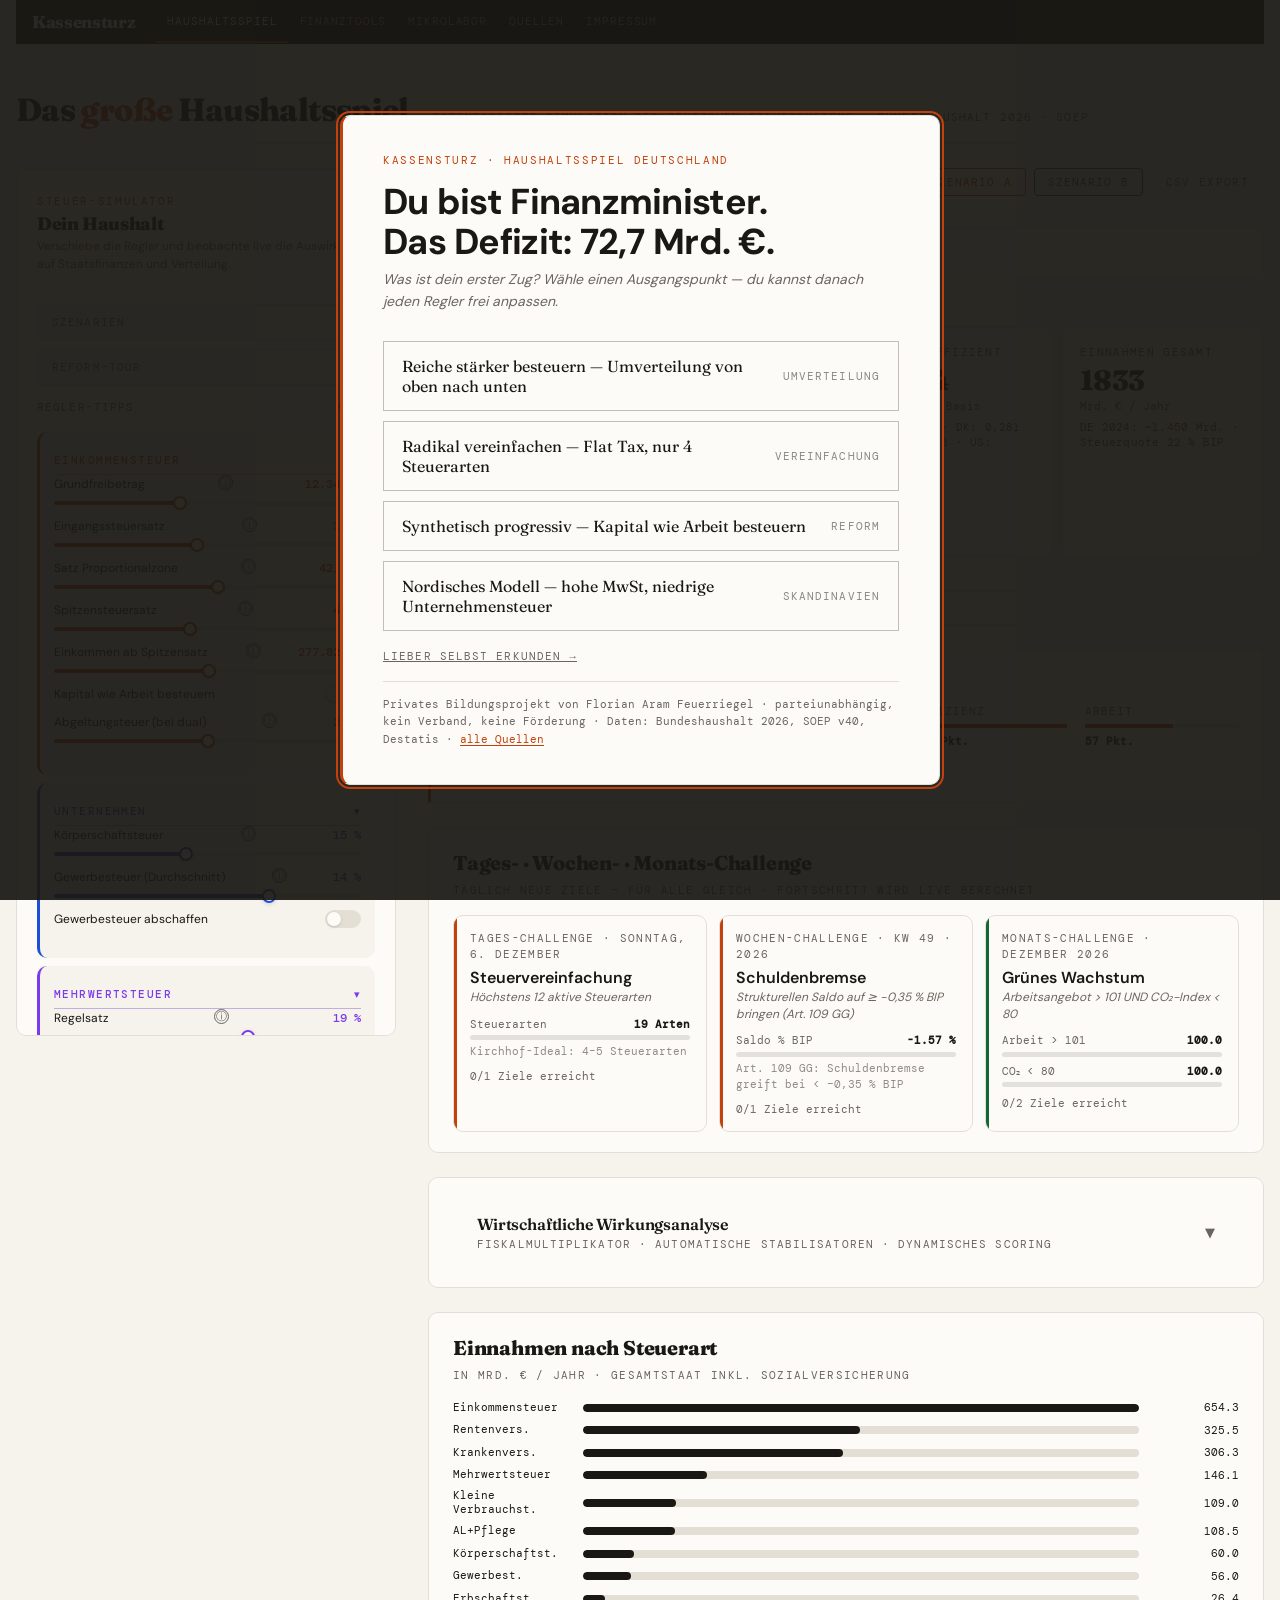
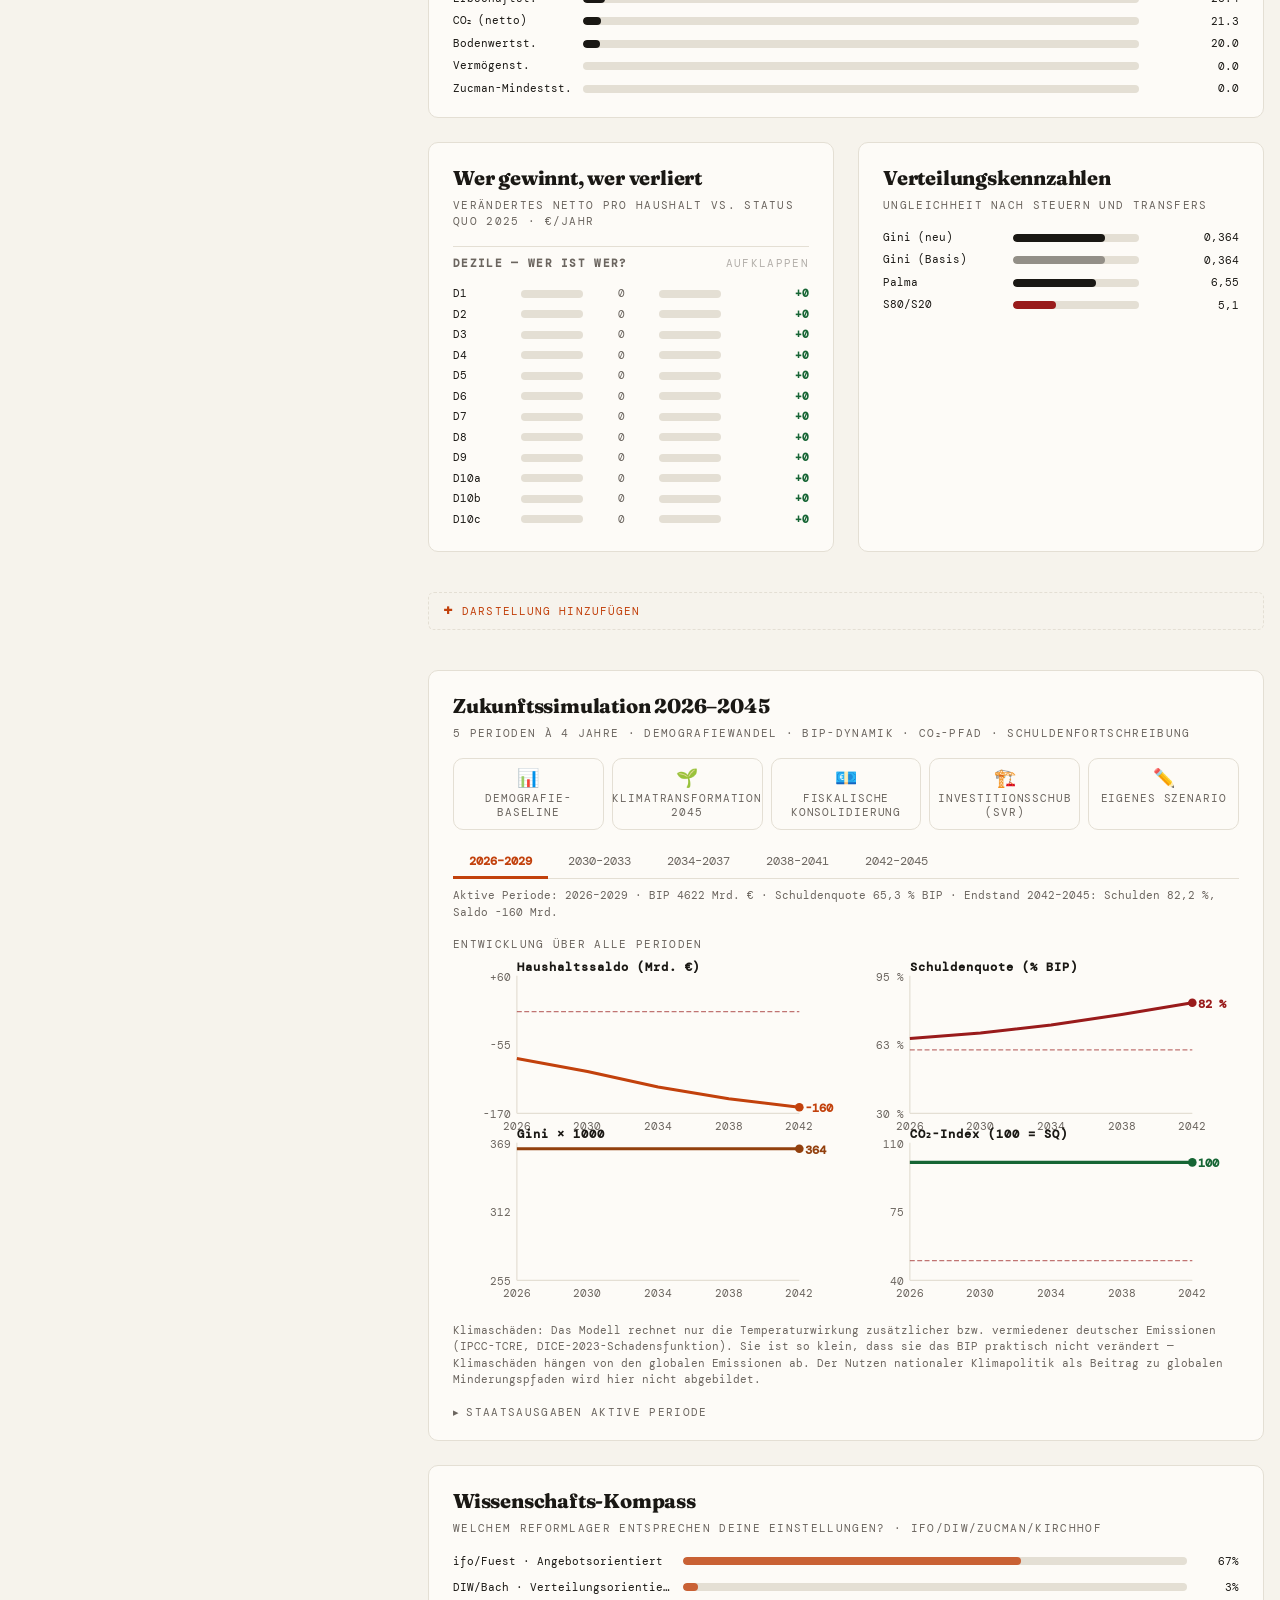
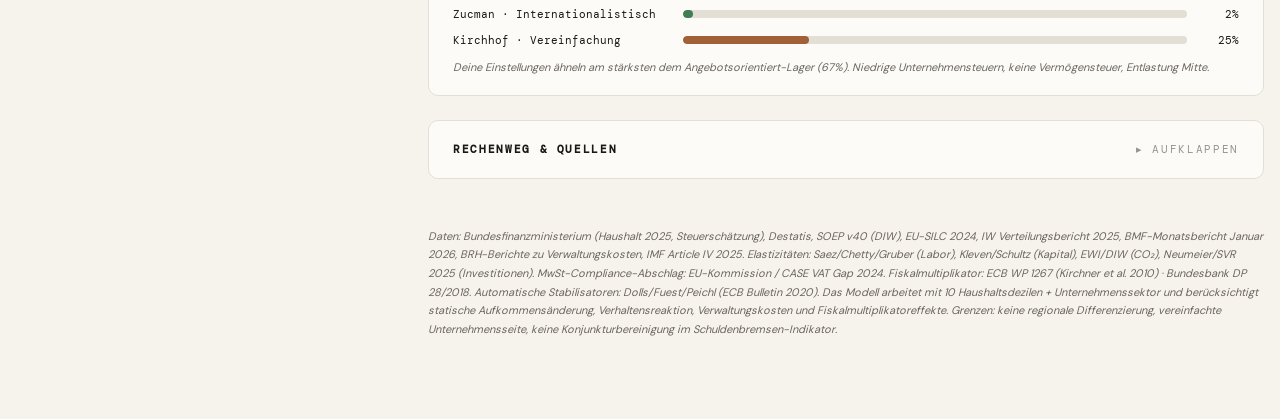
==== commit 16c80619: "Block 4a: Einkommensteuertarif exakt nach § 32a EStG 2026 - TARIF_2026 mit gesetzlichen Eckwerten (1" ====
--- a/index.html
+++ b/index.html
@@ -217,6 +217,10 @@
         <div class="slider-track" data-accent="#C2410C"><div class="slider-fill"></div><div class="slider-thumb"></div><input type="range" class="styled-slider" id="eingang" min="0" max="30" step="1" value="14"></div>
       </div>
       <div class="slider-row">
+        <label for="satz_z4">Satz Proportionalzone <span class="value" id="v_satz_z4"></span></label>
+        <div class="slider-track" data-accent="#C2410C"><div class="slider-fill"></div><div class="slider-thumb"></div><input type="range" class="styled-slider" id="satz_z4" min="10" max="70" step="0.1" data-tastenschritt="1" value="42"></div>
+      </div>
+      <div class="slider-row">
         <label for="spitze">Spitzensteuersatz <span class="value" id="v_spitze"></span></label>
         <div class="slider-track" data-accent="#C2410C"><div class="slider-fill"></div><div class="slider-thumb"></div><input type="range" class="styled-slider" id="spitze" min="25" max="70" step="1" value="45"></div>
       </div>
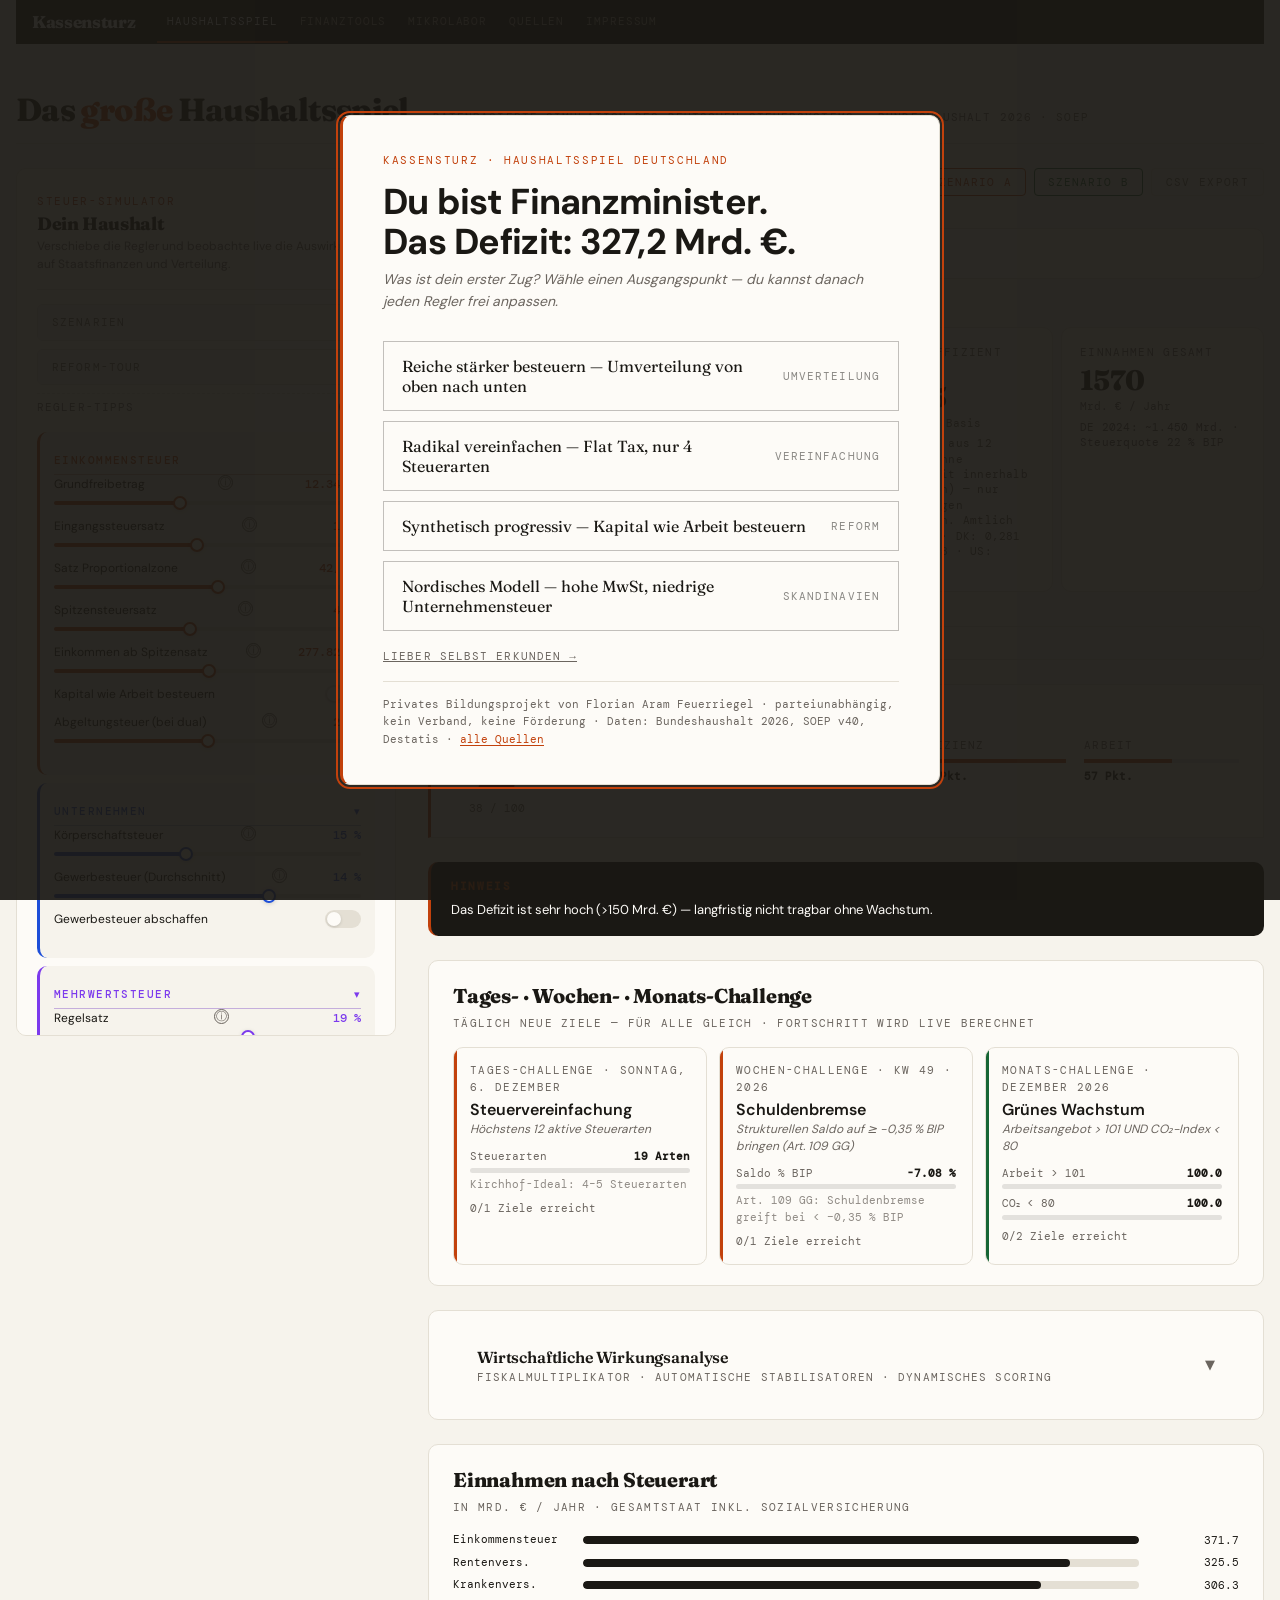
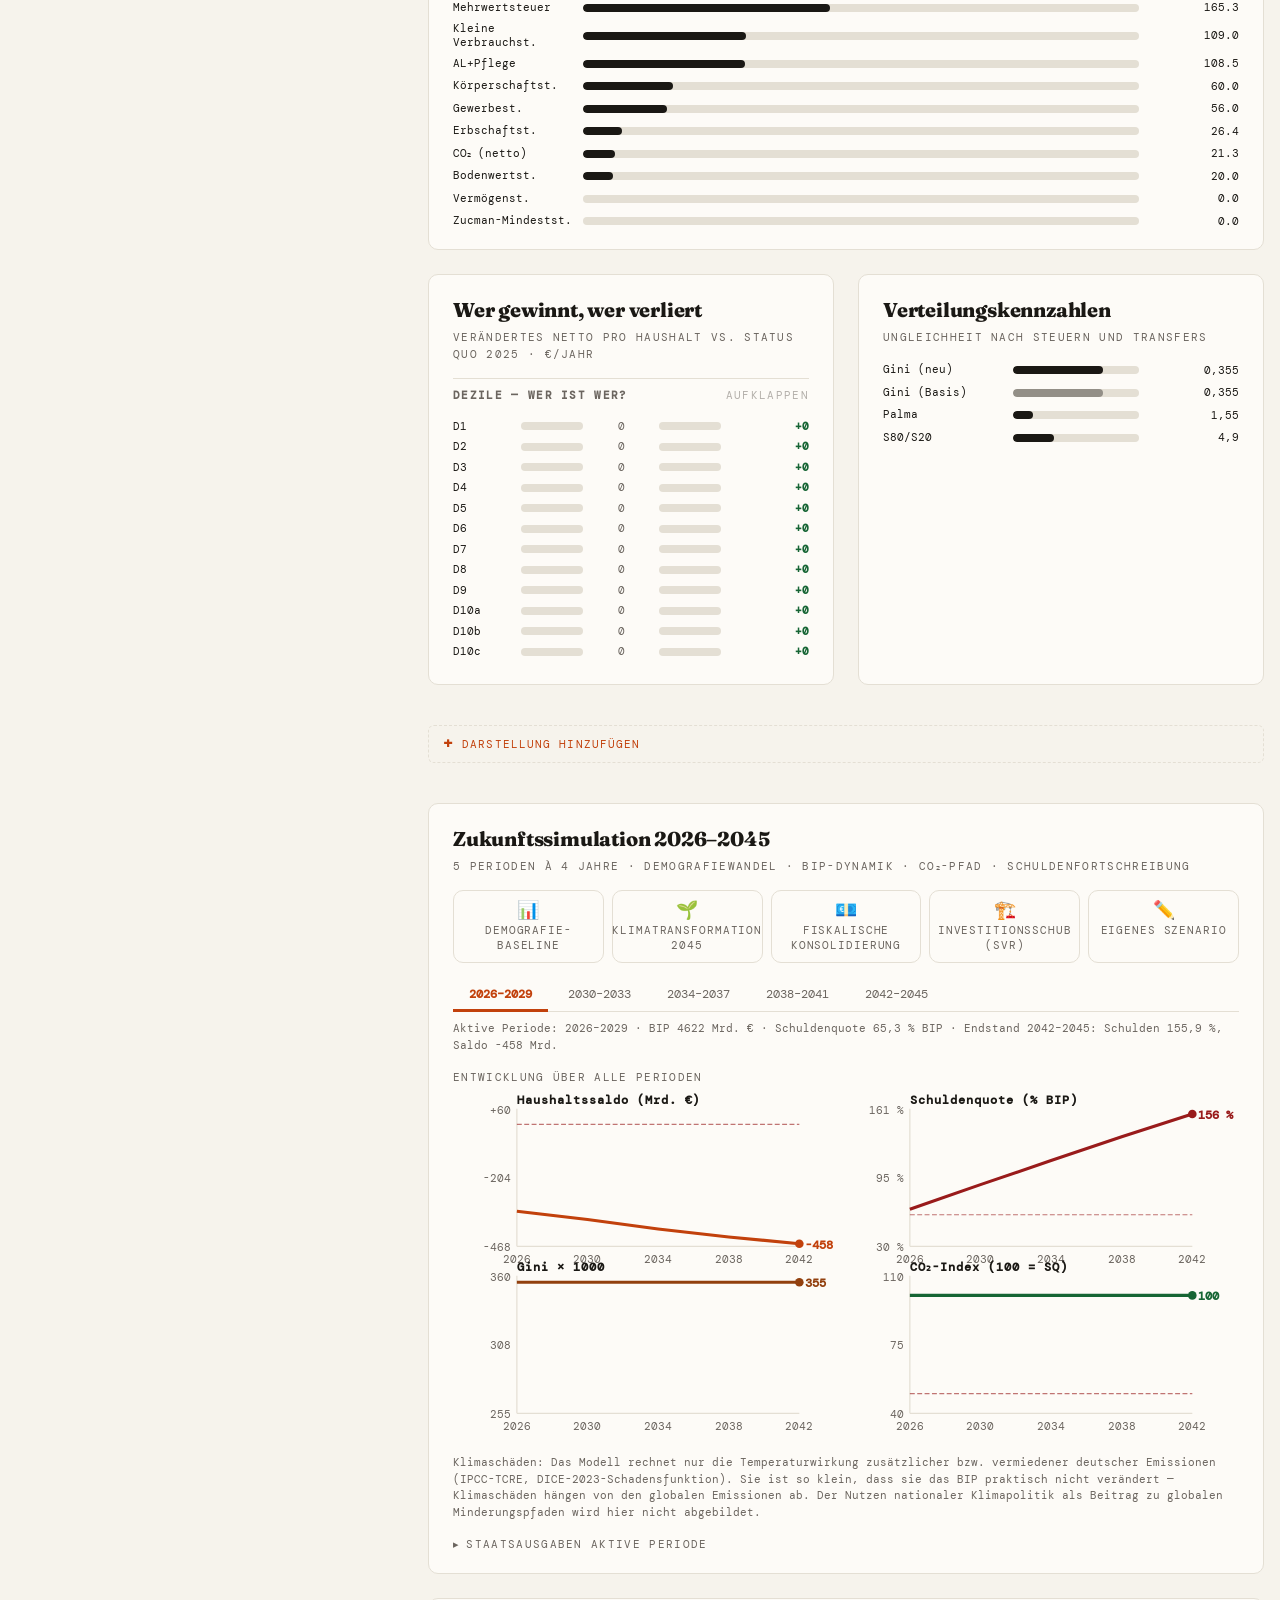
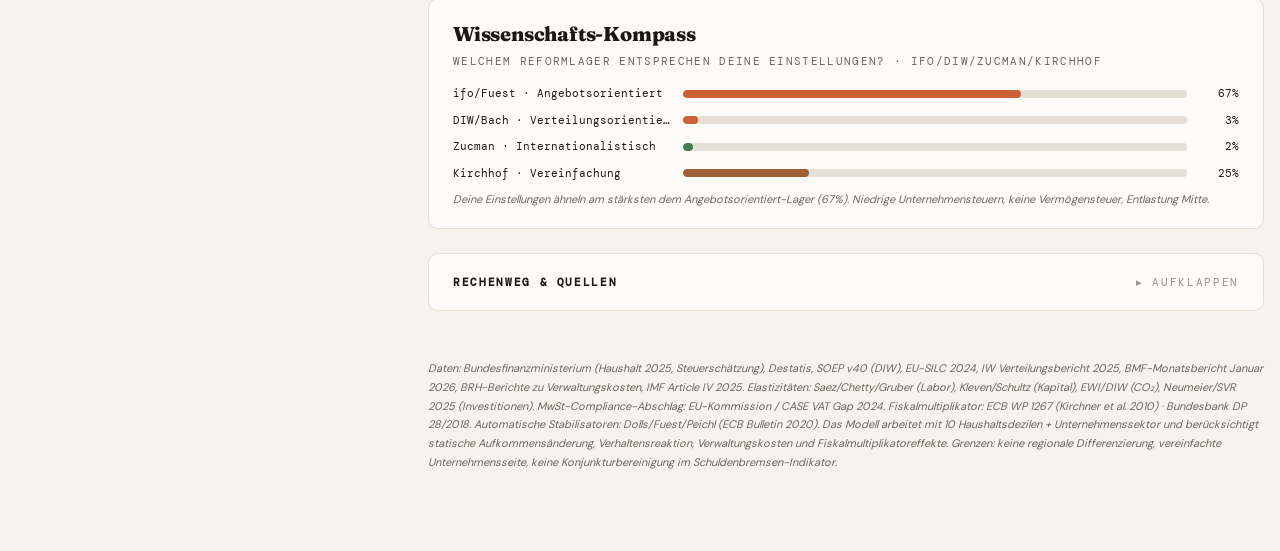
==== commit 6f599ff6: "Block 4b: Haushaltsmodell mit zvE, Splitting, Soli und Äquivalenzgewichtung - HH_STRUKTUR je Gruppe " ====
--- a/index.html
+++ b/index.html
@@ -565,7 +565,7 @@
         <div class="kpi-bench">Grenze: −0,35 % BIP (Bund)</div>
       </div>
       <div class="kpi" id="kpi_card_gini">
-        <div class="kpi-label">Gini-Koeffizient</div>
+        <div class="kpi-label">Gini-Koeffizient (Modell)</div>
         <div class="kpi-value" id="kpi_gini">—</div>
         <div class="kpi-delta" id="kpi_gini_d">—</div>
         <div class="kpi-bench" id="kpi_gini_bench"></div>
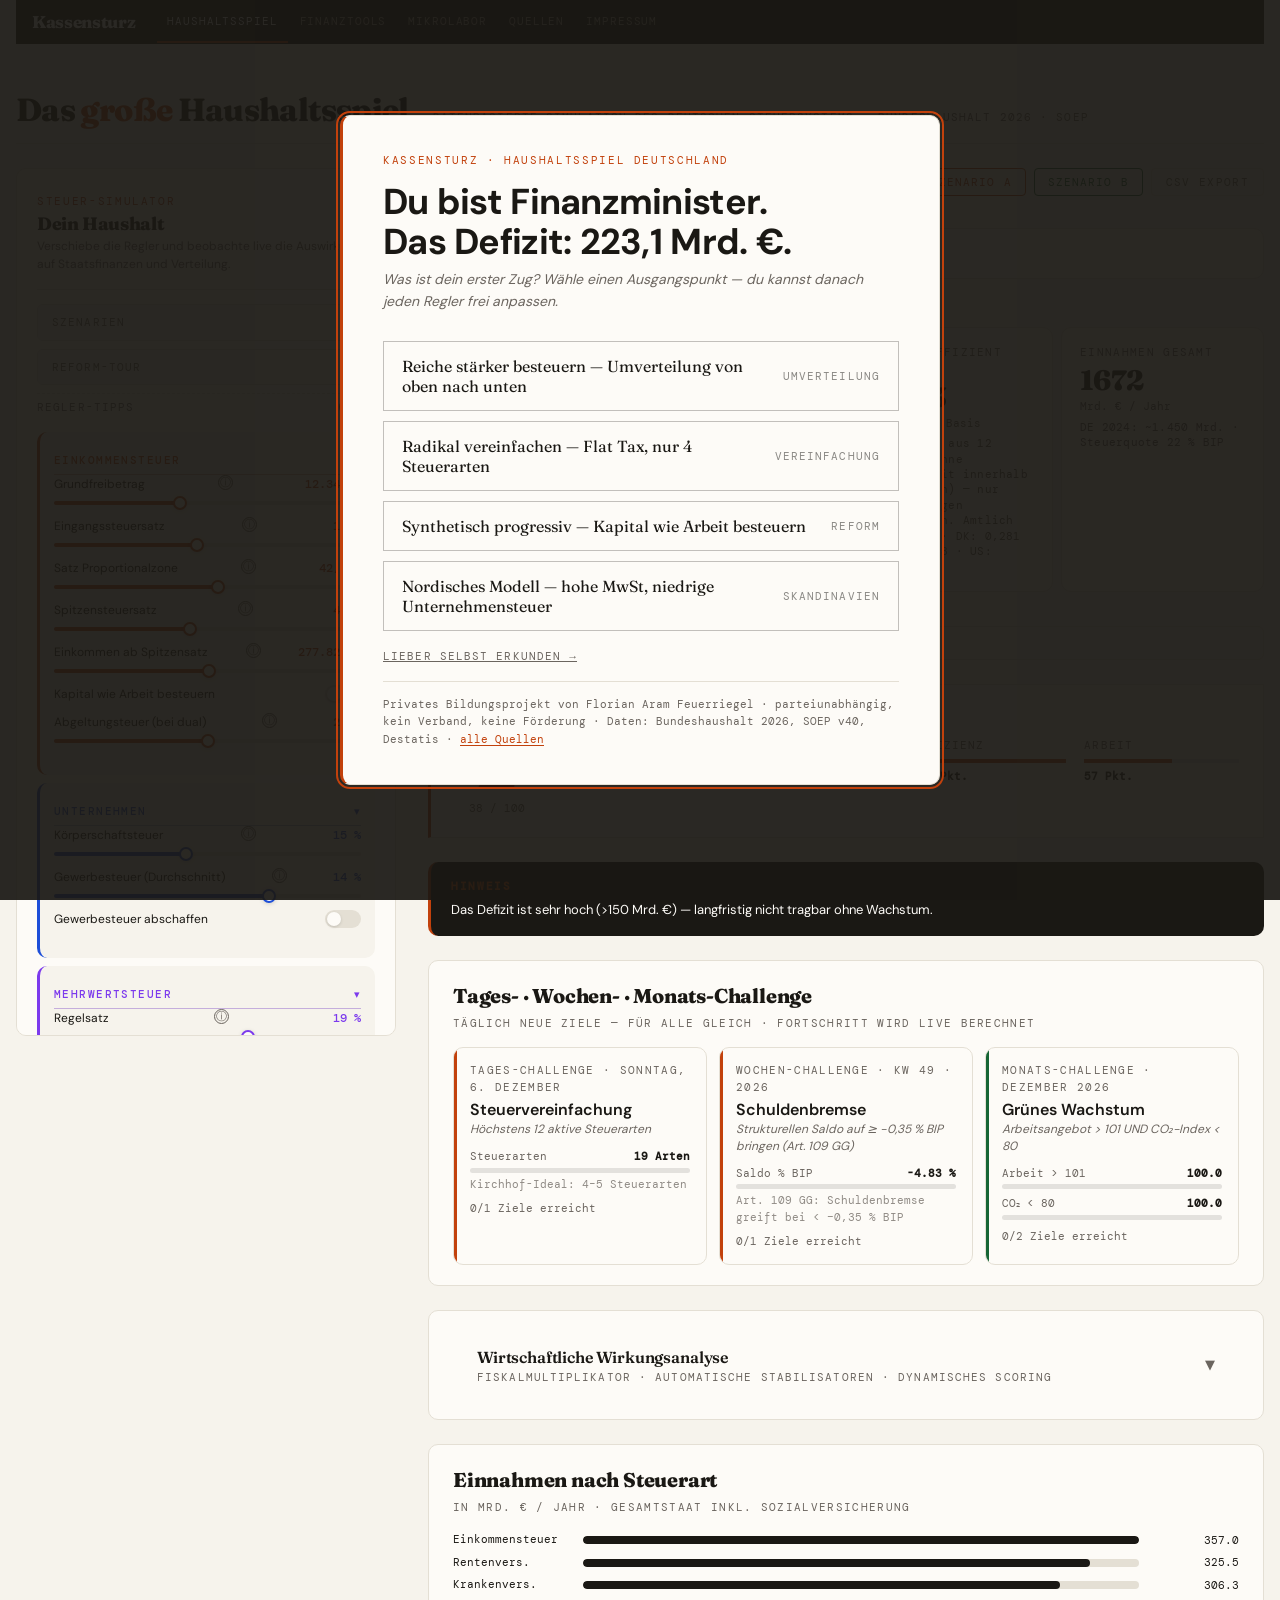
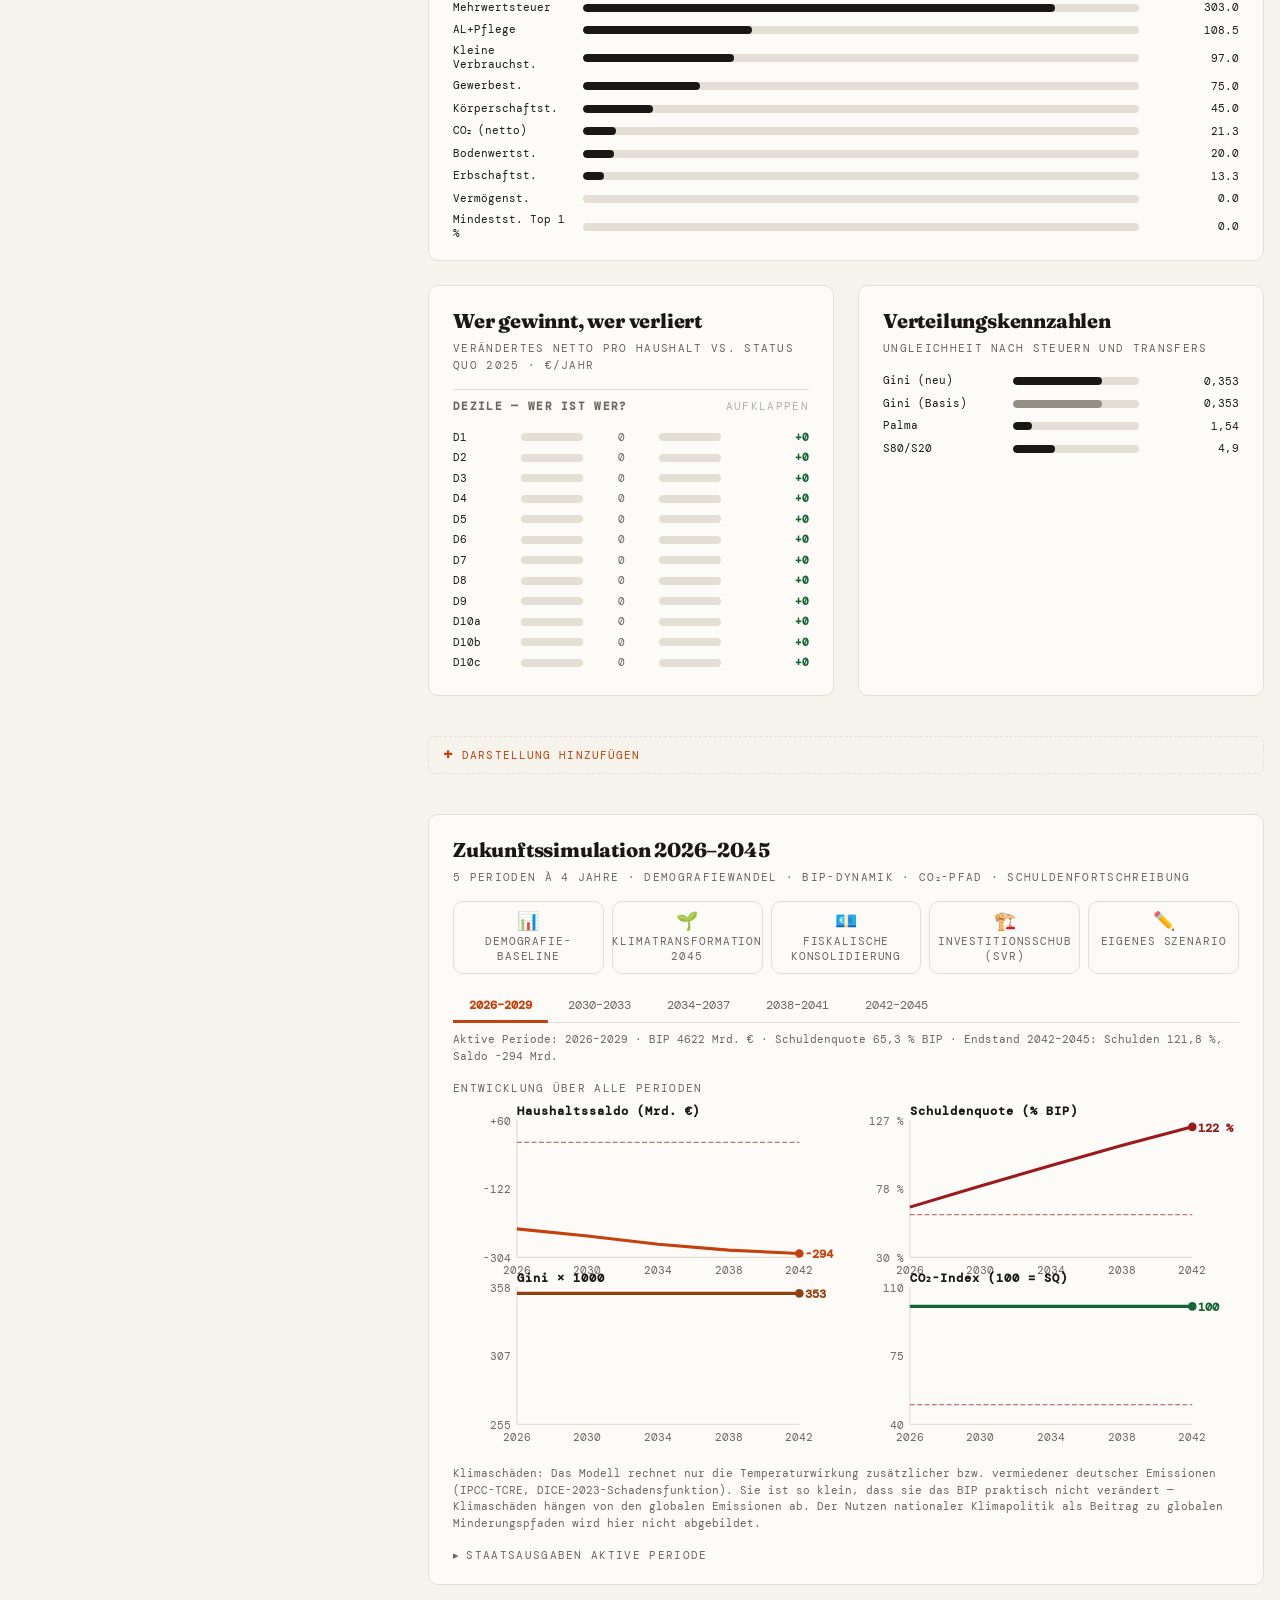
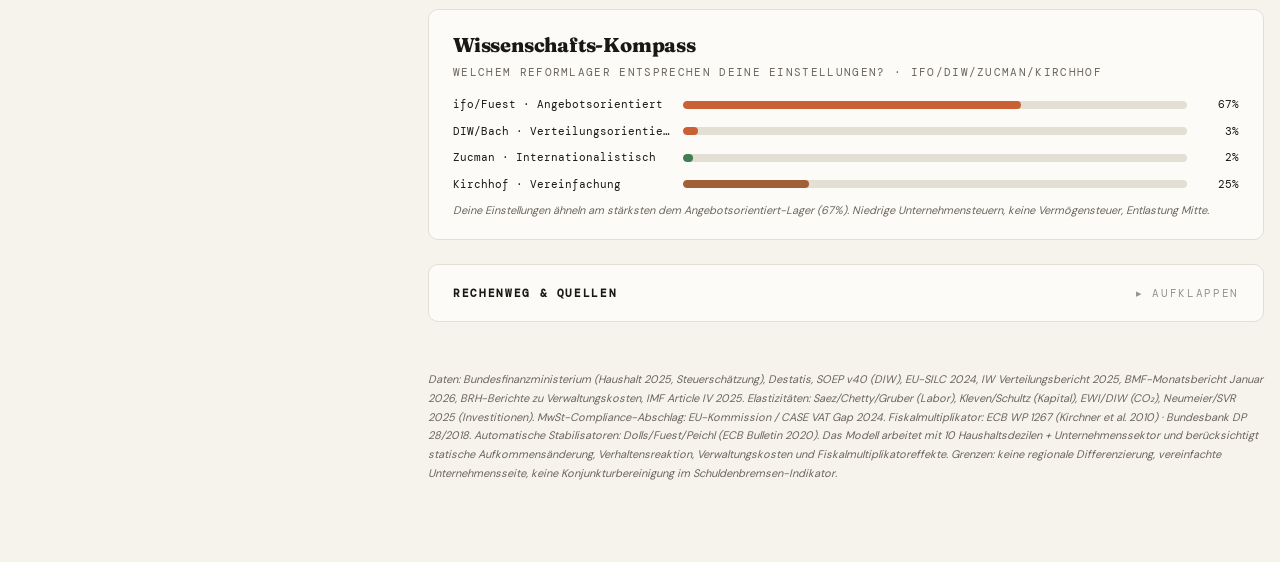
==== commit d5ad2b36: "Block 4c: Bemessungsgrundlagen, offene Kalibrierung, Armutsquote, Mindeststeuer Top 1 % - Kalibrieru" ====
--- a/index.html
+++ b/index.html
@@ -317,7 +317,7 @@
         <div class="slider-track" data-accent="#B45309"><div class="slider-fill"></div><div class="slider-thumb"></div><input type="range" class="styled-slider" id="verm" min="0" max="3" step="0.1" value="0"></div>
       </div>
       <div class="slider-row">
-        <label for="zucman">Zucman-Mindeststeuer (Mrd.) <span class="value" id="v_zucman"></span></label>
+        <label for="zucman">Mindeststeuer Top 1 % (Vermögen) <span class="value" id="v_zucman"></span></label>
         <div class="slider-track" data-accent="#B45309"><div class="slider-fill"></div><div class="slider-thumb"></div><input type="range" class="styled-slider" id="zucman" min="0" max="3" step="0.1" value="0"></div>
       </div>
     </div>
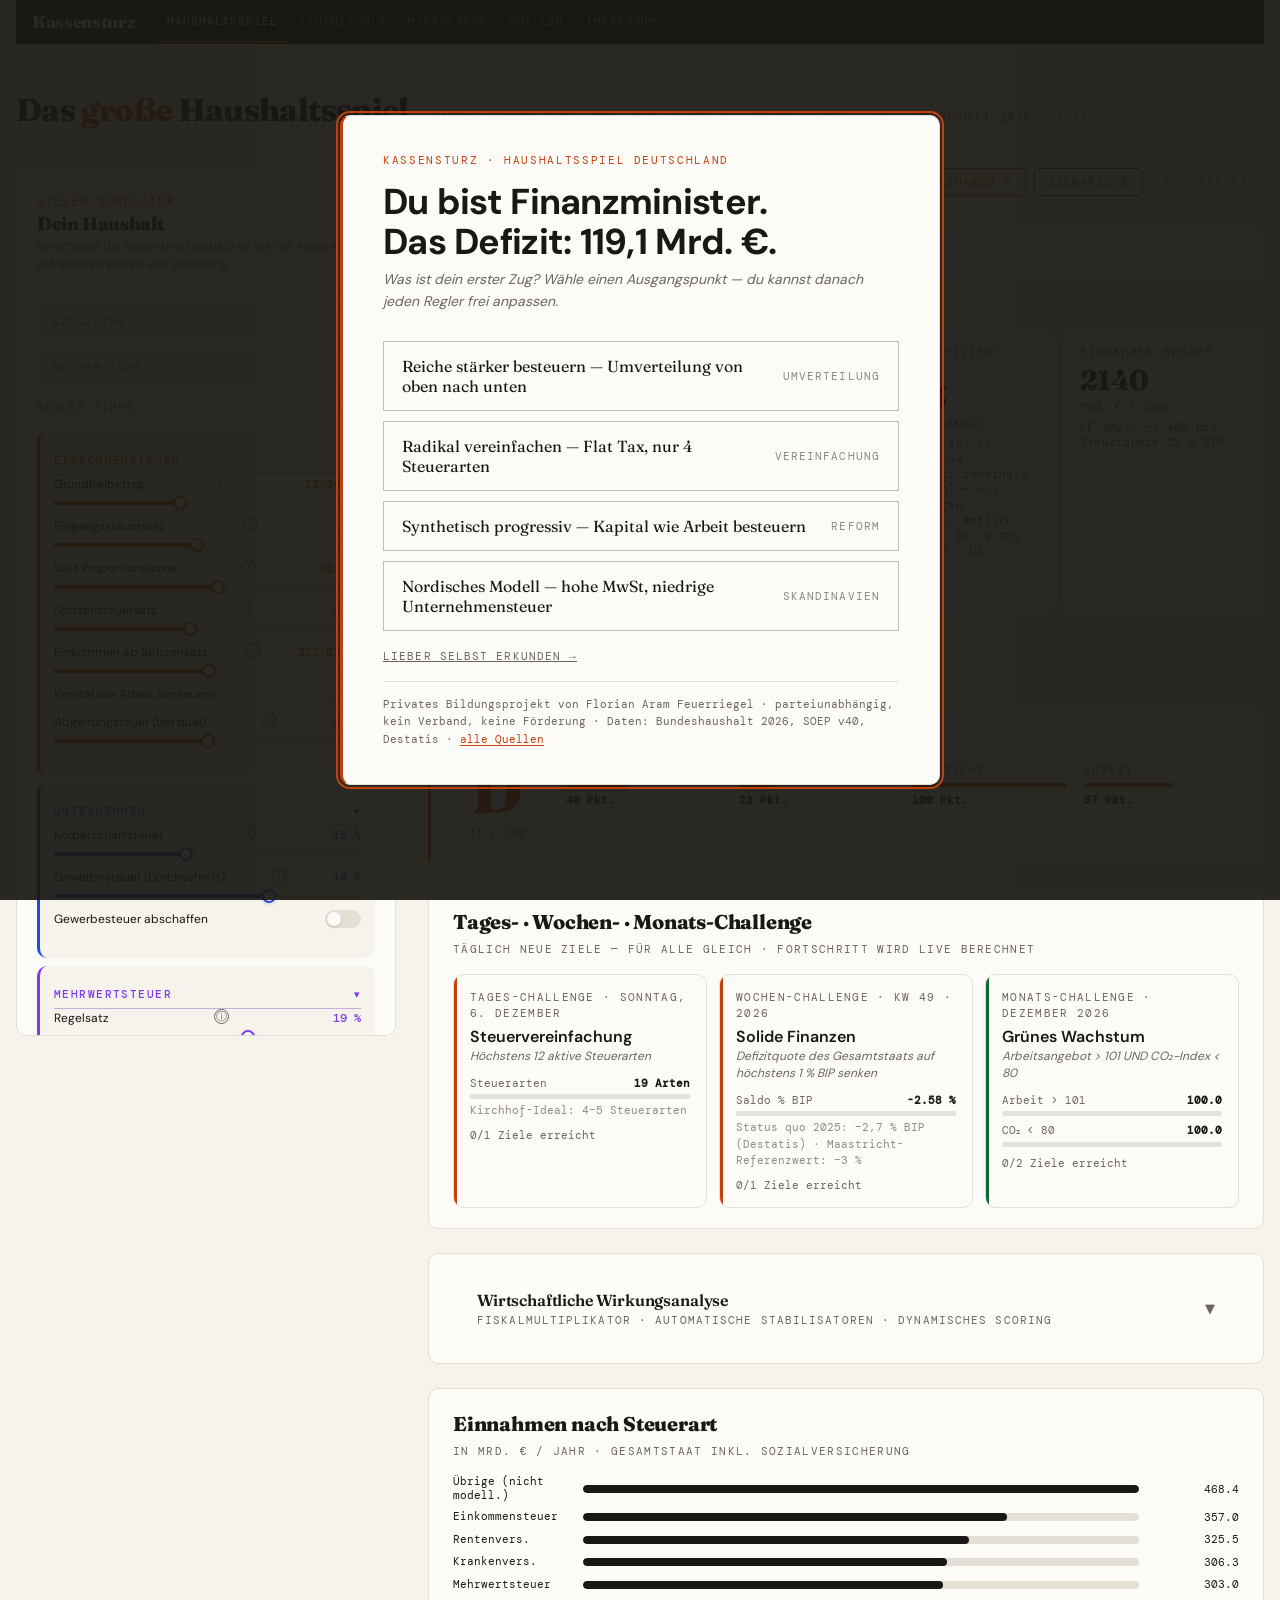
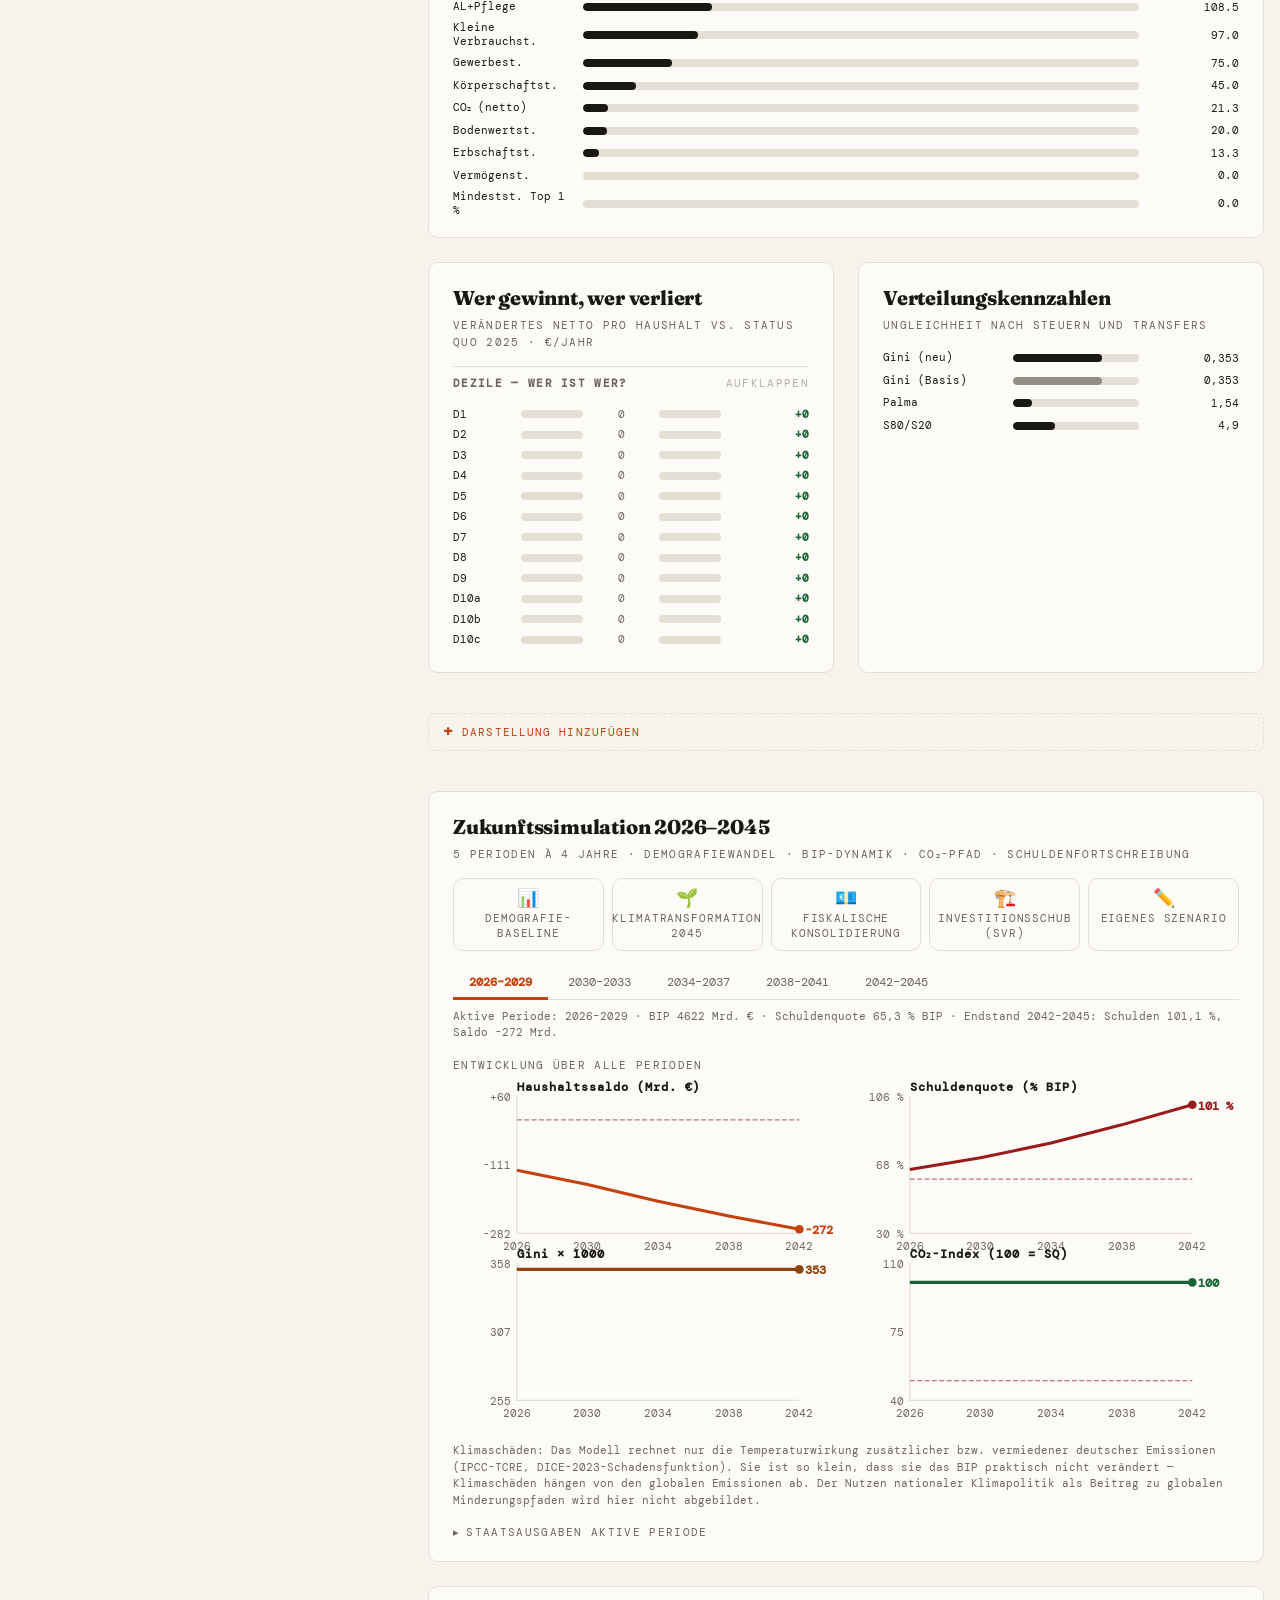
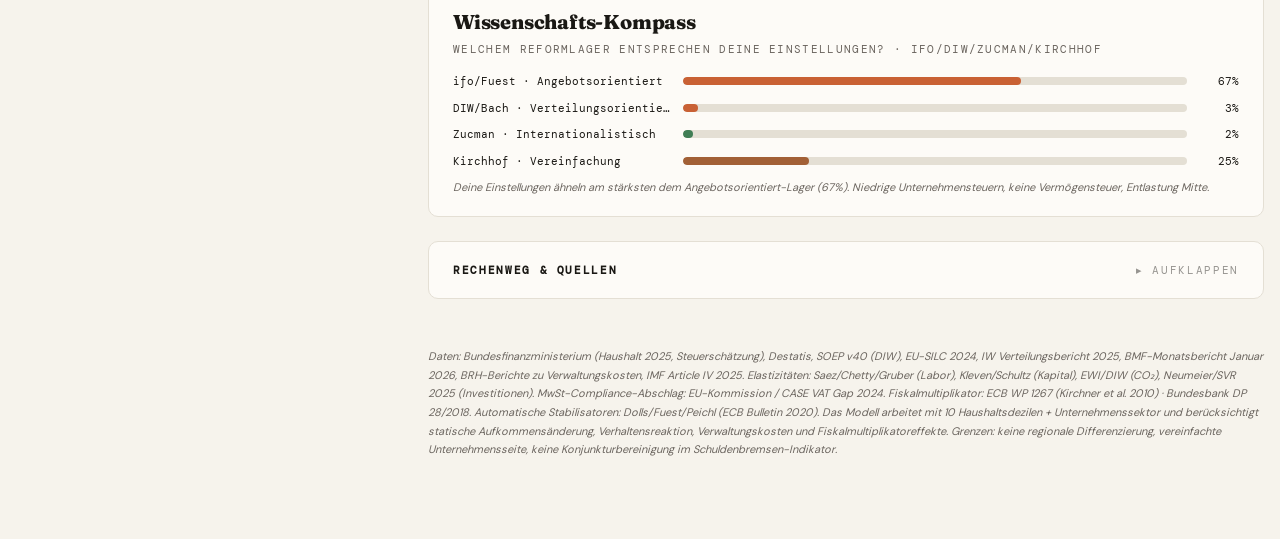
==== commit ab49bcfa: "Block 5: Ausgabenrahmen auf VGR 2025, Bürgergeld, Maastricht, Rentenfonds, PKV - Status quo = VGR de" ====
--- a/index.html
+++ b/index.html
@@ -559,10 +559,10 @@
         <div class="kpi-bench" id="kpi_saldo_bench"></div>
       </div>
       <div class="kpi" id="kpi_card_sbremse">
-        <div class="kpi-label">Schuldenbremse (Art. 109 GG)</div>
+        <div class="kpi-label">Defizitquote (Maastricht)</div>
         <div class="kpi-value" id="kpi_sbremse" style="font-size:22px">—</div>
-        <div class="kpi-delta" id="kpi_sbremse_d">struct. Saldo / BIP</div>
-        <div class="kpi-bench">Grenze: −0,35 % BIP (Bund)</div>
+        <div class="kpi-delta" id="kpi_sbremse_d">Saldo Gesamtstaat / BIP</div>
+        <div class="kpi-bench">Referenzwert −3 % BIP (Art. 126 AEUV). Die Schuldenbremse (Art. 109, 115 GG) gilt strukturell für Bund und Länder, seit 2025 mit Ausnahme für Verteidigung über 1 % BIP und 0,35 % BIP für die Länder — im Modell nicht abbildbar.</div>
       </div>
       <div class="kpi" id="kpi_card_gini">
         <div class="kpi-label">Gini-Koeffizient (Modell)</div>
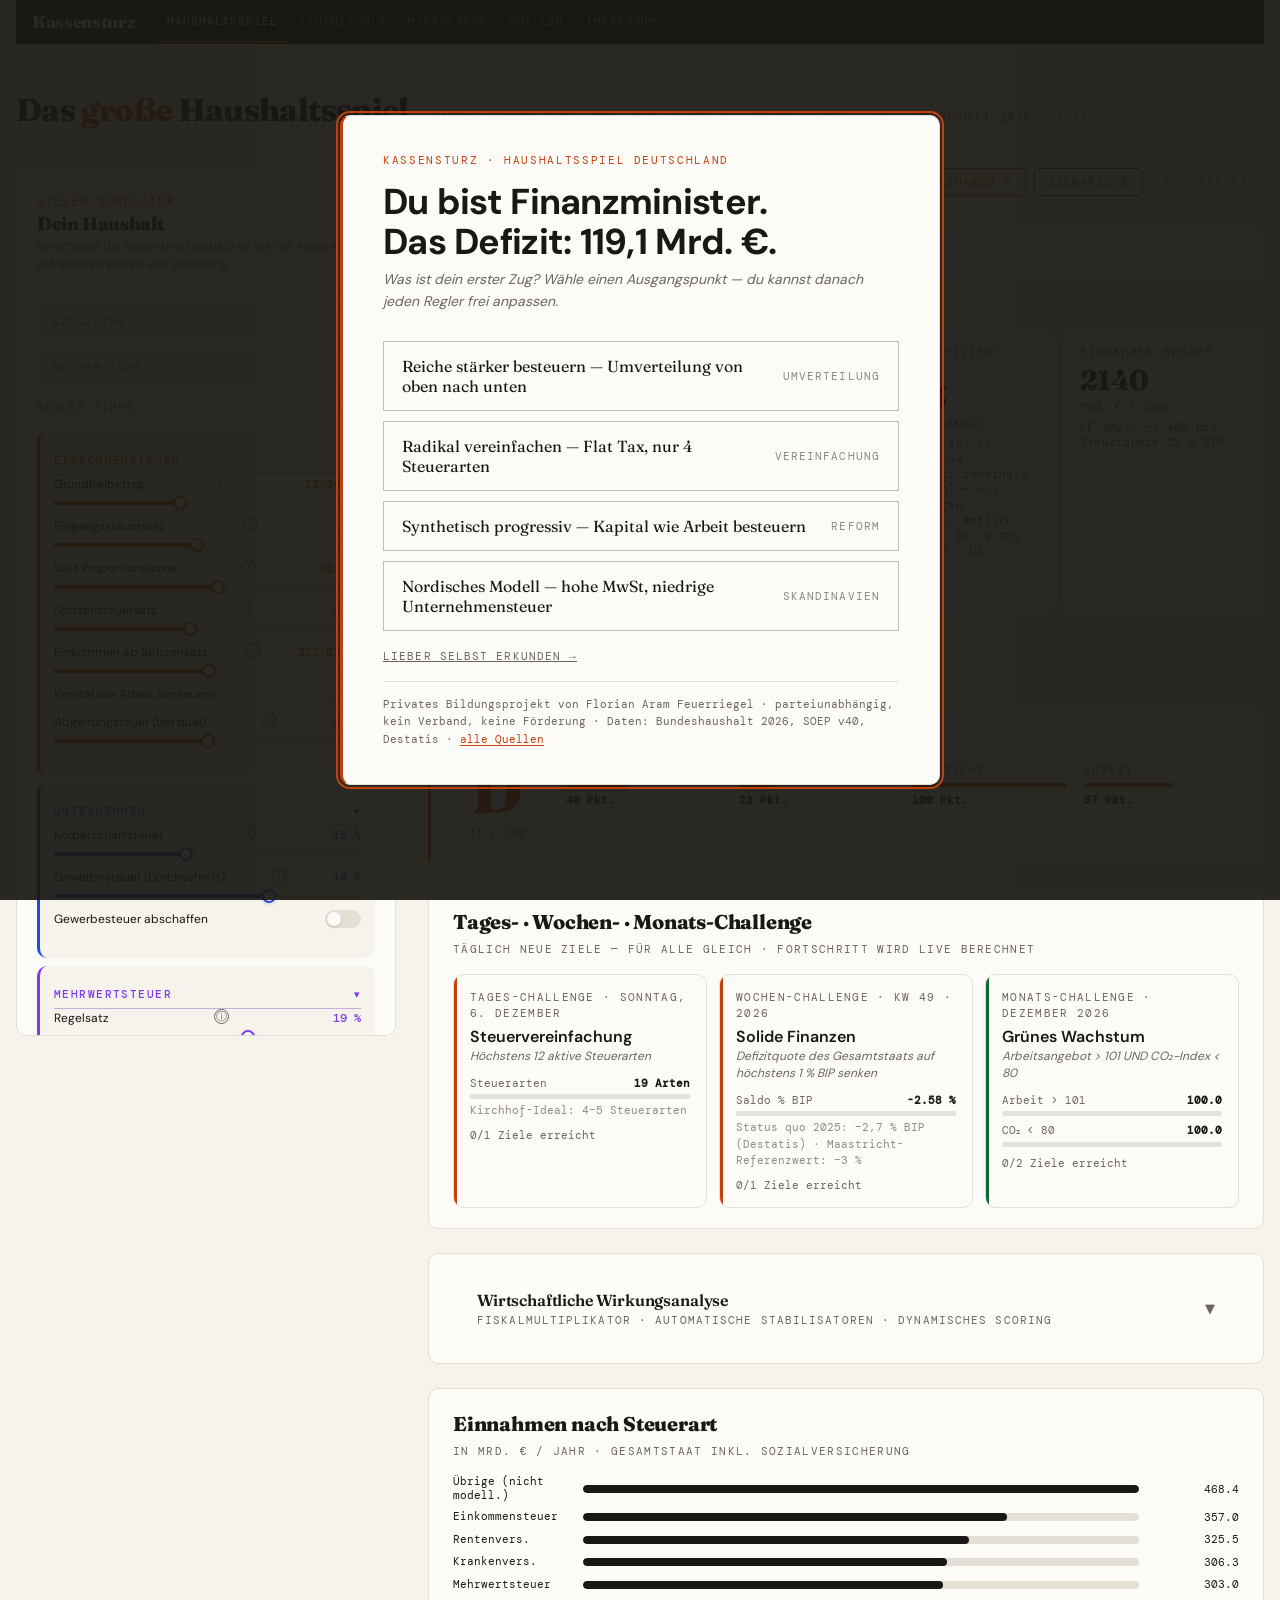
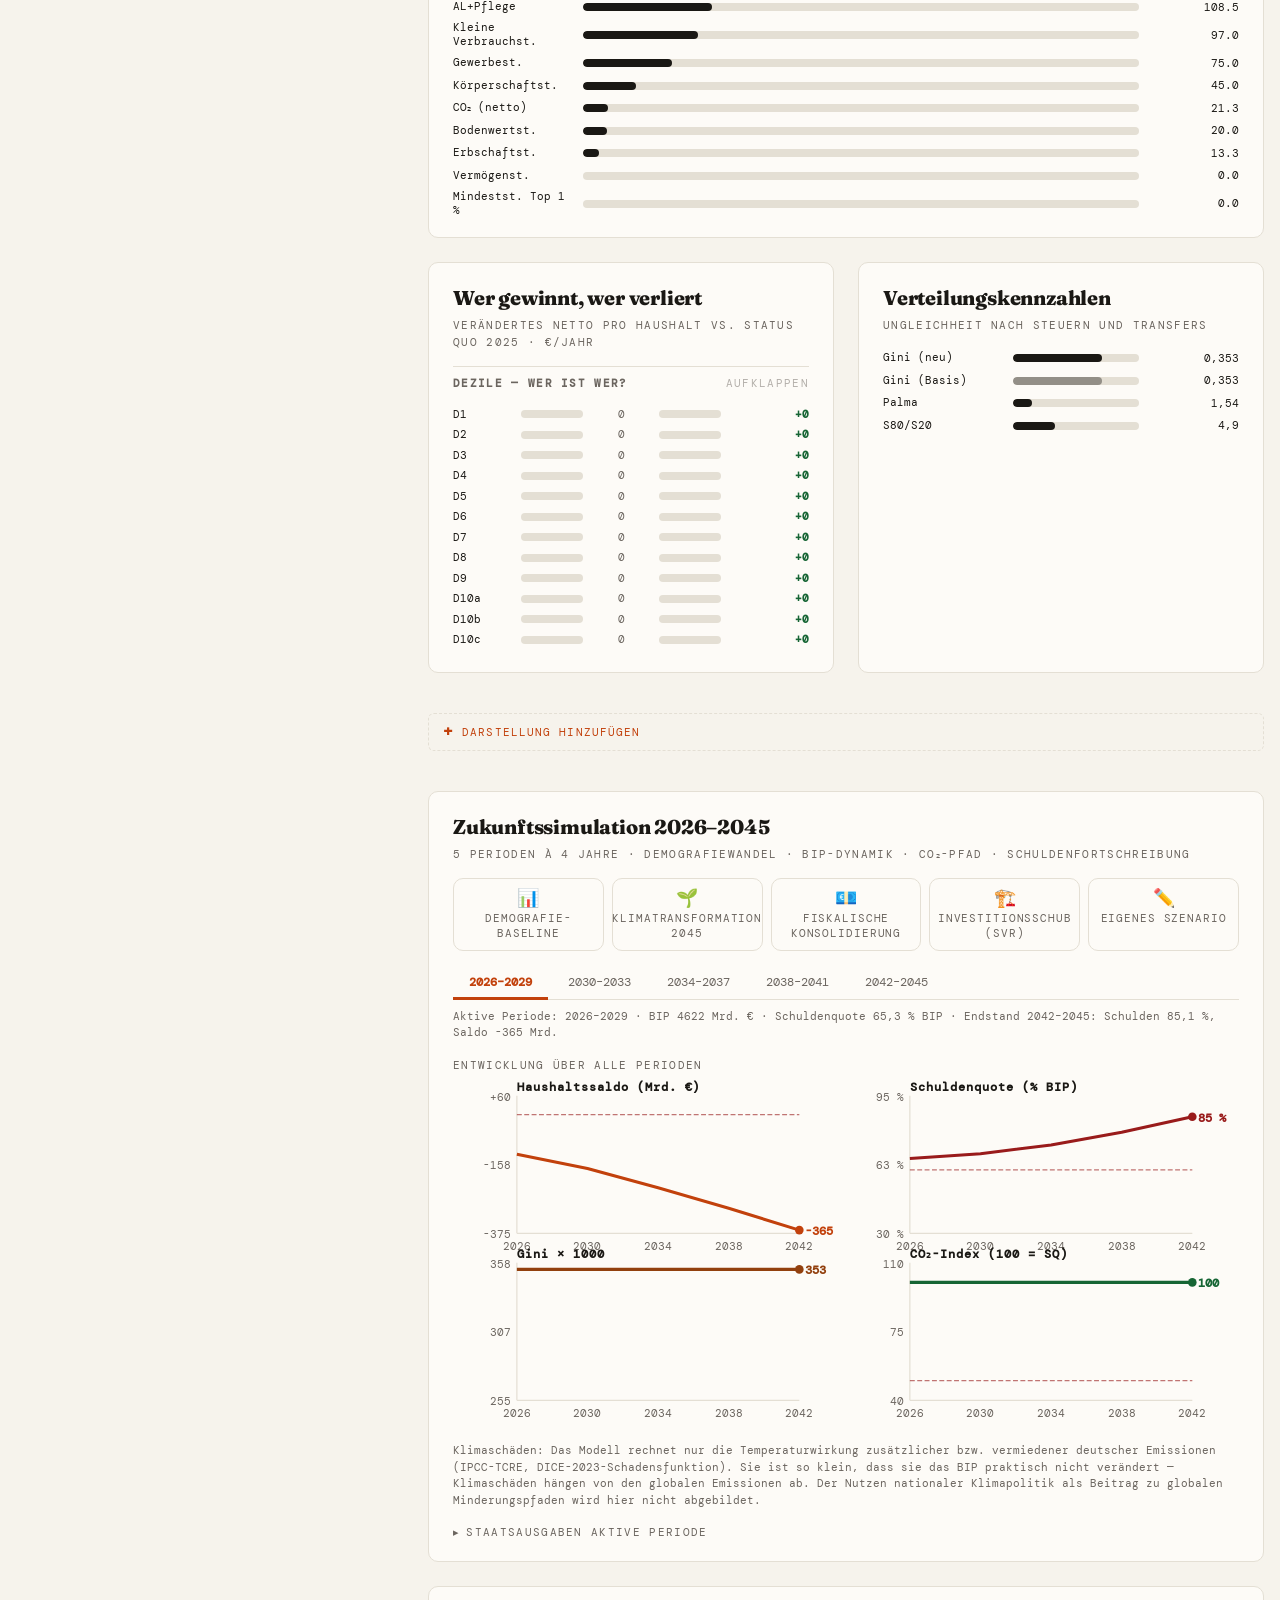
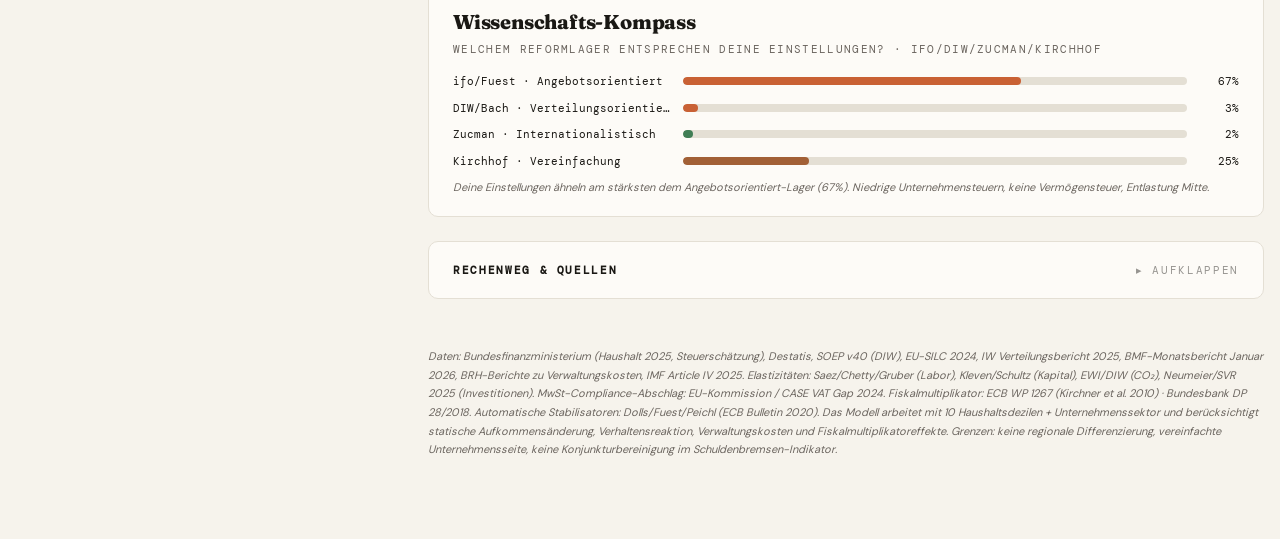
==== commit bd132b54: "Block 6: Zukunftssimulation nominal konsistent, Multiplikatoren belegt - Alle Einnahmen und Ausgaben" ====
--- a/index.html
+++ b/index.html
@@ -676,7 +676,7 @@
       </summary>
       <div class="panel-body">
         <div class="bars" id="wirk_bars" style="margin-top:16px"></div>
-        <p style="font-size:11px;color:var(--muted);margin-top:10px;font-style:italic;">BIP-Impuls: Fiskalimpuls × Multiplikator 0,65 (ECB/Bundesbank-Konsens DE). Auto-Stabilisatoren: Ø METR D1–D4 — DE-Benchmark ~48 % Dämpfung (Dolls et al. 2020). Dyn. Scoring: Verhaltensbedingte Aufkommensreaktion (Gruber/Saez 2002 · Neumeier/SVR 2025). Quellen: ECB WP 1267 · Bundesbank DP 28/2018 · Dolls et al. 2020 · Elmendorf/Hubbard/Williams 2024</p>
+        <p style="font-size:11px;color:var(--muted);margin-top:10px;font-style:italic;">BIP-Impuls: Saldoänderung × 0,65 (kurzfristiger Steuer-/Transfermultiplikator nach Gechert 2015). Auto-Stabilisatoren: Ø METR D1–D4 — DE-Benchmark ~48 % Dämpfung (Dolls et al. 2020). Dyn. Scoring: Verhaltensbedingte Aufkommensreaktion (Gruber/Saez 2002 · Neumeier/SVR 2025). Quellen: Gechert (2015) Oxford Economic Papers · Dolls et al. 2020 · Elmendorf/Hubbard/Williams 2024</p>
       </div>
     </details>
 
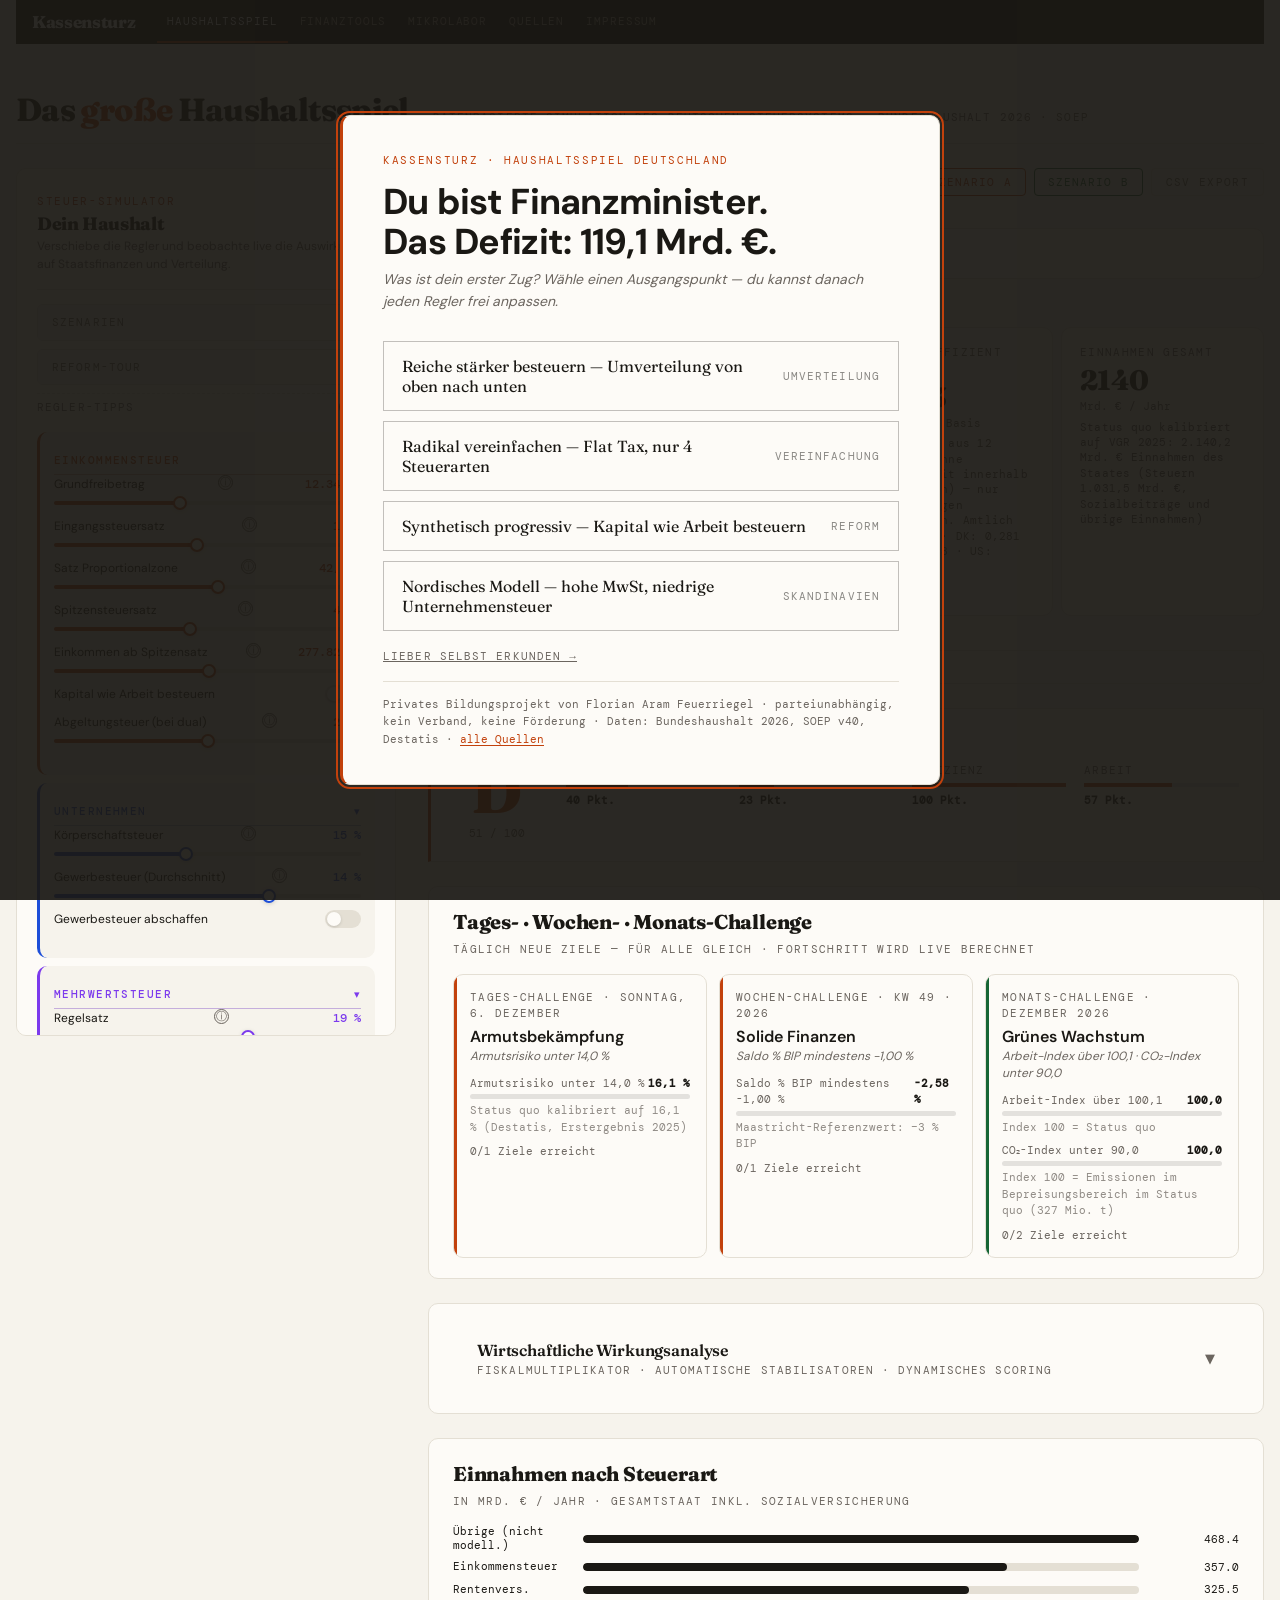
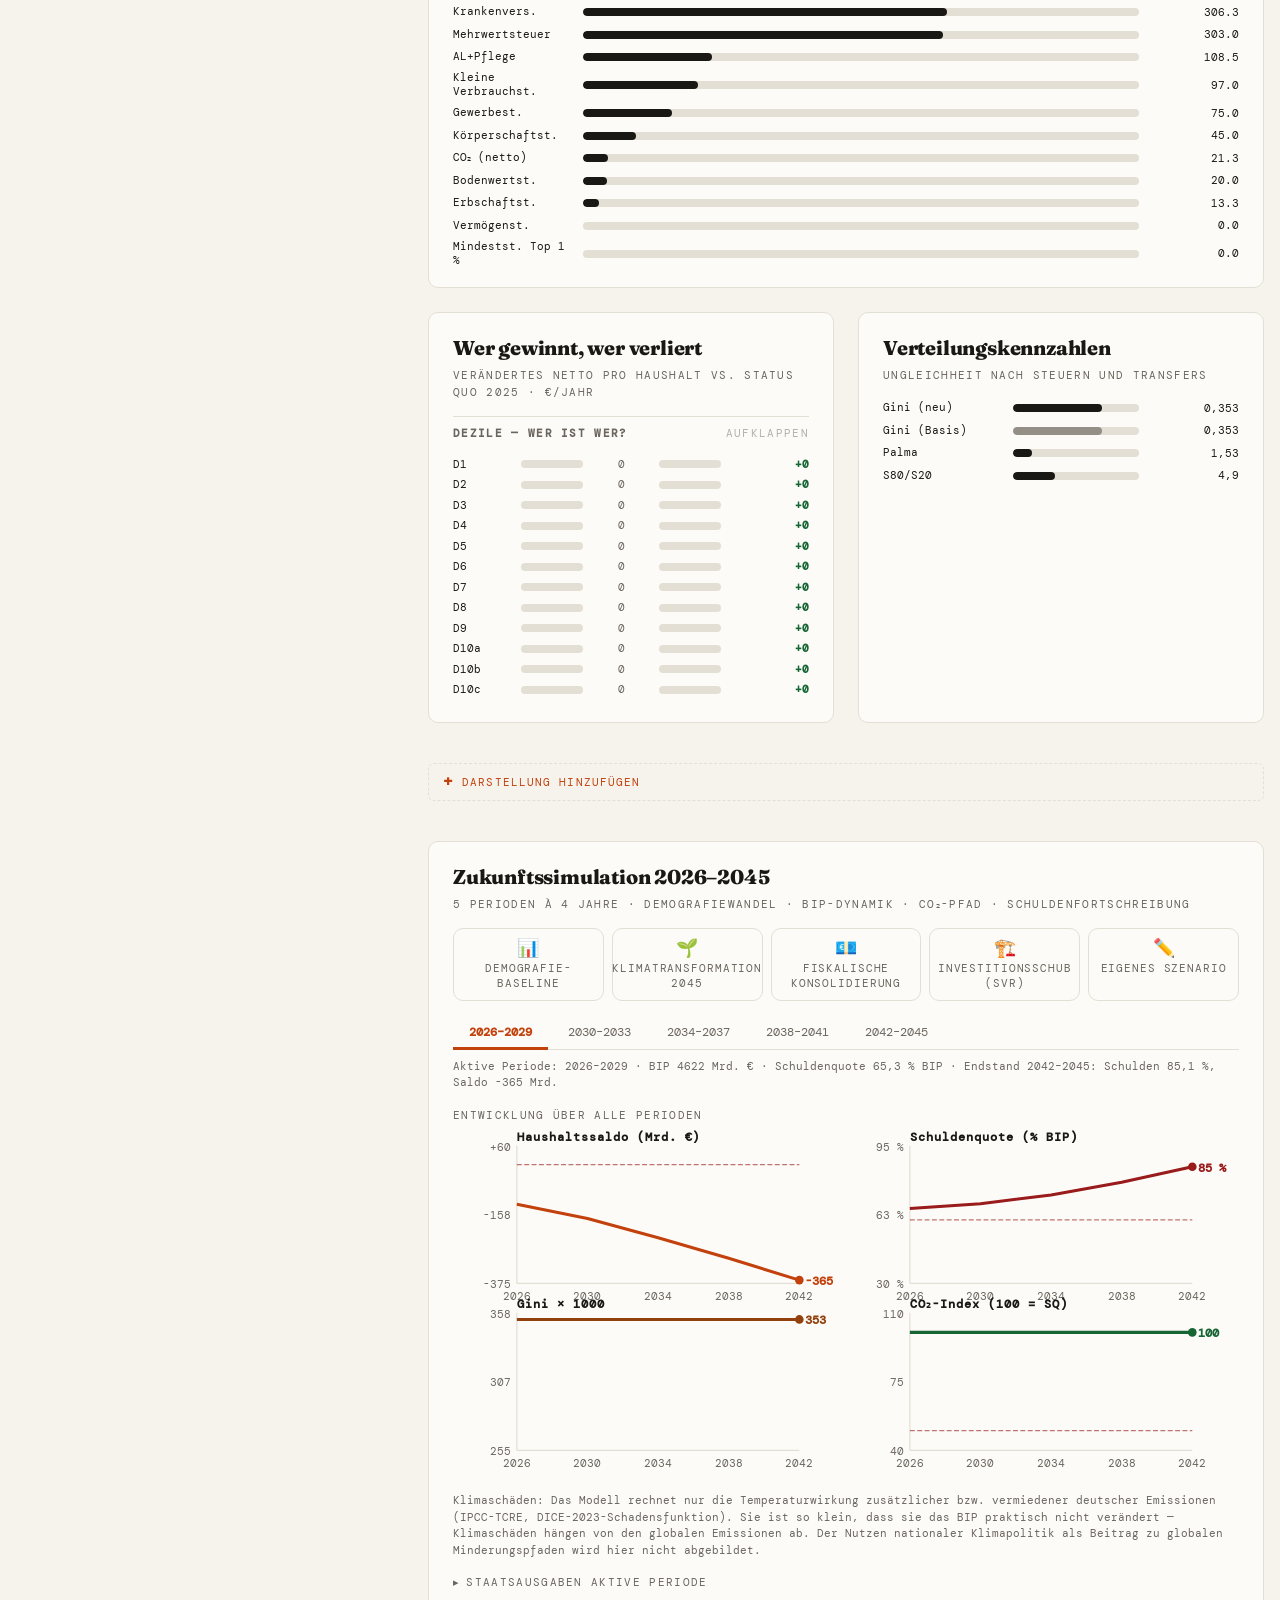
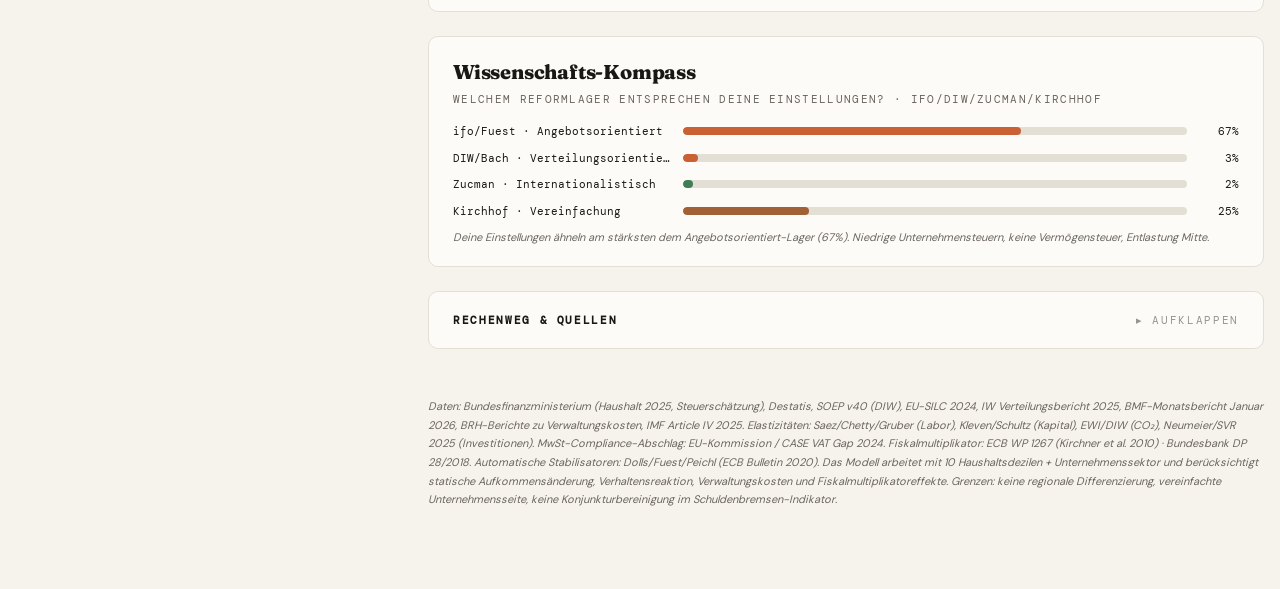
==== commit ea5b2768: "Block 7: Pareto-Rand Top 1 %, Laffer-Kurve aus dem Modell, Challenges und Stabilisatoren - F-071 (ne" ====
--- a/index.html
+++ b/index.html
@@ -750,9 +750,9 @@
     <!-- LAFFER-KURVE -->
     <div class="panel" data-mod="laffer" style="display:none">
       <h2>Laffer-Kurve</h2>
-      <div class="panel-sub">ESt-Aufkommen vs. Spitzensteuersatz · alle anderen Parameter konstant · inkl. D10c-Verhaltenseffekte</div>
+      <div class="panel-sub">Gesamteinnahmen vs. Spitzensteuersatz (Zone 5) · alle anderen Parameter wie eingestellt · Top-1-%-Gruppe mit Pareto-Rand (Annahme a = 1,6) und Verhaltensreaktion</div>
       <div id="laffer_chart"></div>
-      <p style="font-size:11px;color:var(--muted);margin-top:10px;font-style:italic;">Modell-Maximum ≠ optimaler Steuersatz — berücksichtigt keine Verteilungseffekte. ZEW-Schätzung für DE: Aufkommensmaximum bei ~65–70%, ifo: ~55%. Quelle: Saez (2001), Piketty/Saez/Stantcheva (2014), Doerrenberg/Peichl (2014).</p>
+      <p style="font-size:11px;color:var(--muted);margin-top:10px;font-style:italic;">Das Aufkommensmaximum ist kein optimaler Steuersatz: Verteilungsziele und Wohlfahrtsgewichte sind nicht berücksichtigt. Das Maximum hängt stark von der angenommenen Elastizität und dem Pareto-Parameter ab. Für Deutschland mit Splitting ermitteln Bach/Corneo/Steiner (2012) einen optimalen Spitzensatz von rund 2/3. Quellen: Saez (2001), Diamond/Saez (2011), Piketty/Saez/Stantcheva (2014), Bach/Corneo/Steiner (2012).</p>
     </div>
 
     <div class="two-col" data-mod="metr" style="display:none">
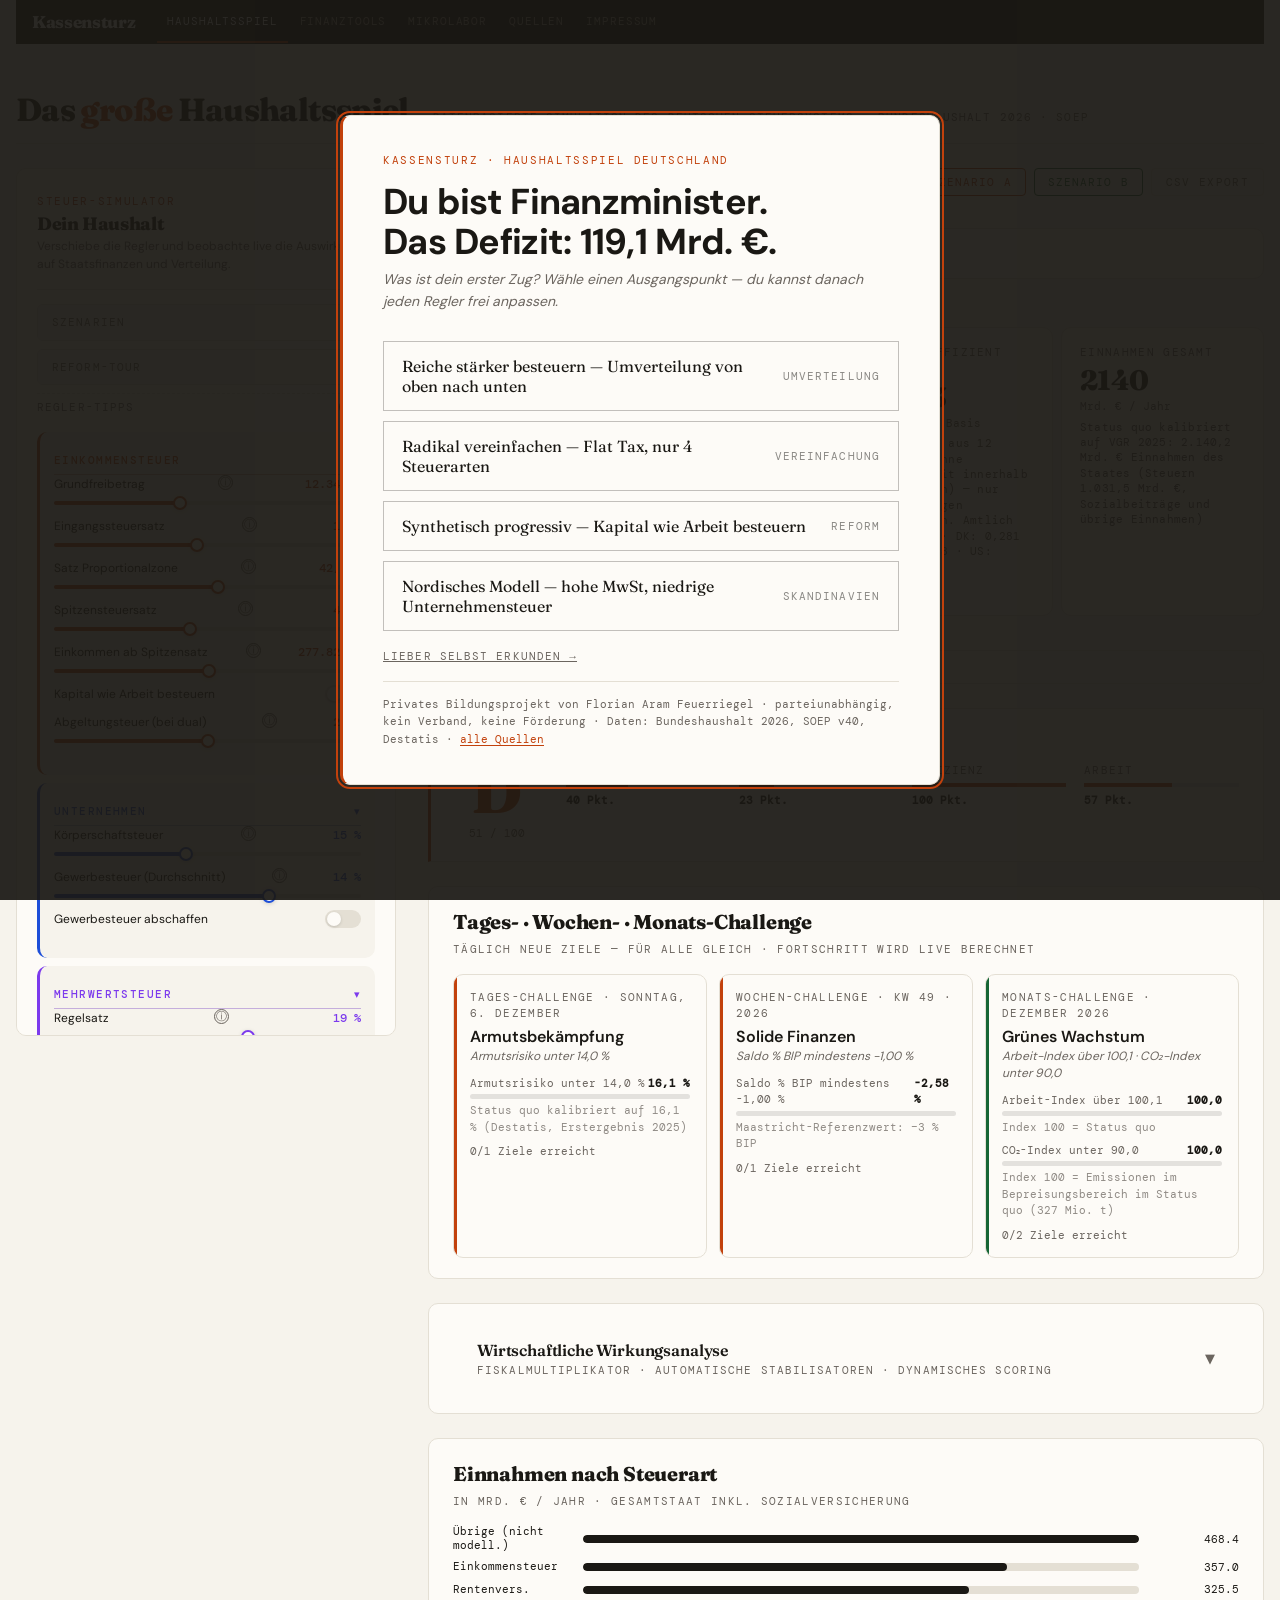
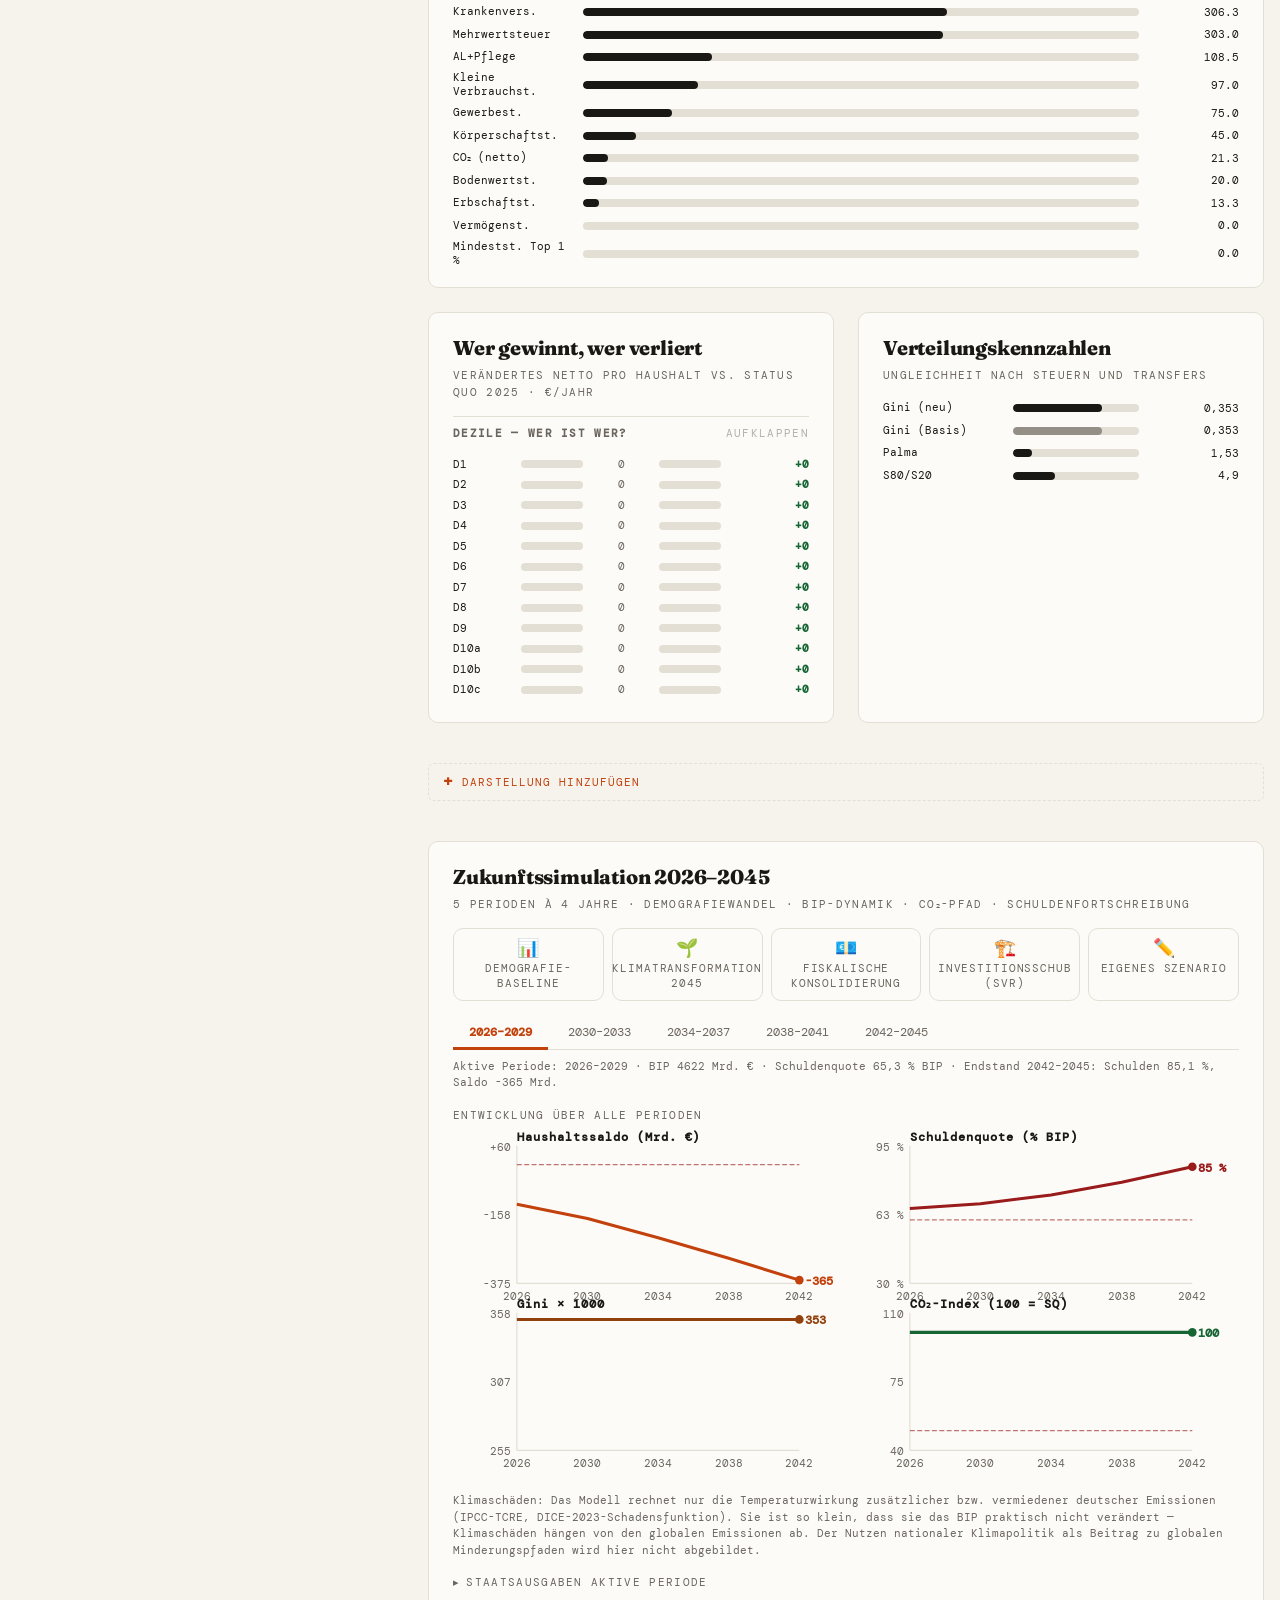
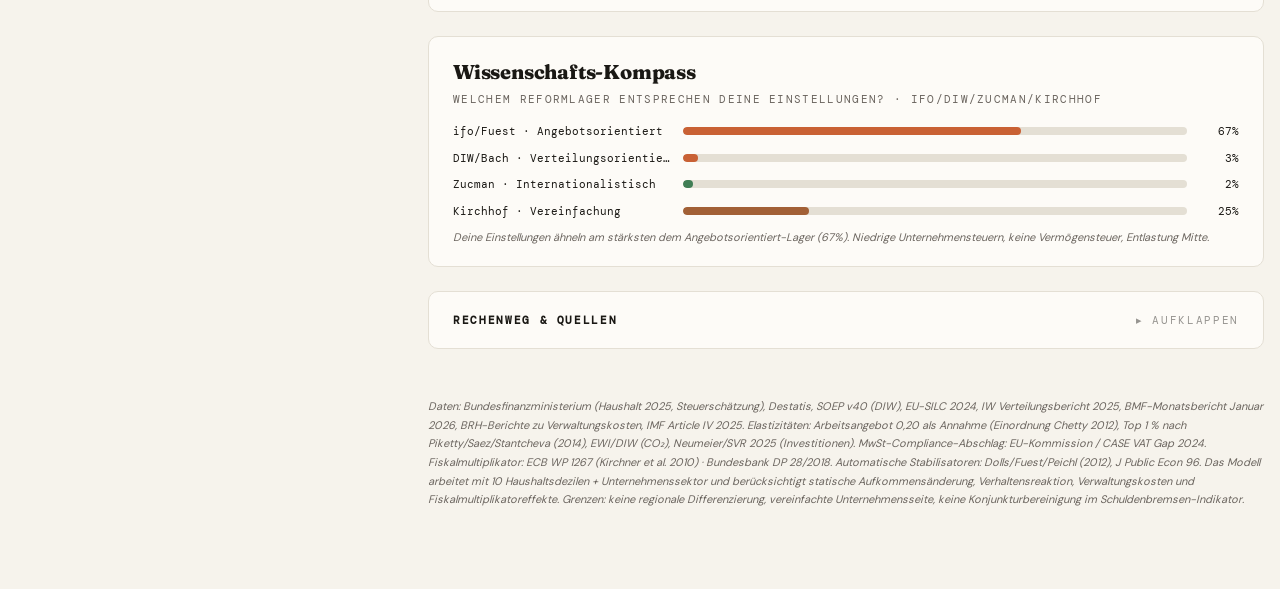
==== commit eef2936f: "Block 9: Restliche Zitate, Datenexport aus dem Code, Abschluss des Prüfberichts - F-041: Masters et " ====
--- a/index.html
+++ b/index.html
@@ -72,7 +72,7 @@
   "@context": "https://schema.org",
   "@type": "Dataset",
   "name": "Kassensturz Haushaltsdaten Deutschland 2026",
-  "description": "Einkommensdezile, Staatsausgaben, Steueraufkommen und Makrodaten für Deutschland 2026. Basis: SOEP v40, Bundeshaushalt 2026, Destatis.",
+  "description": "Modellgruppen nach Einkommen, Steueraufkommen, VGR-Summen des Gesamtstaats 2025, Status-quo-Ergebnis des Rechenmodells und gekennzeichnete Annahmen. Erzeugt aus dem Quellcode von kassensturz.org.",
   "url": "https://kassensturz.org/data.json",
   "license": "https://creativecommons.org/licenses/by/4.0/",
   "inLanguage": "de",
@@ -676,7 +676,7 @@
       </summary>
       <div class="panel-body">
         <div class="bars" id="wirk_bars" style="margin-top:16px"></div>
-        <p style="font-size:11px;color:var(--muted);margin-top:10px;font-style:italic;">BIP-Impuls: Saldoänderung × 0,65 (kurzfristiger Steuer-/Transfermultiplikator nach Gechert 2015). Auto-Stabilisatoren: Ø METR D1–D4 — DE-Benchmark ~48 % Dämpfung (Dolls et al. 2020). Dyn. Scoring: Verhaltensbedingte Aufkommensreaktion (Gruber/Saez 2002 · Neumeier/SVR 2025). Quellen: Gechert (2015) Oxford Economic Papers · Dolls et al. 2020 · Elmendorf/Hubbard/Williams 2024</p>
+        <p style="font-size:11px;color:var(--muted);margin-top:10px;font-style:italic;">BIP-Impuls: Saldoänderung × 0,65 (kurzfristiger Steuer-/Transfermultiplikator nach Gechert 2015). Automatische Stabilisatoren: Anteil eines Rückgangs der Markteinkommen um 5 %, den Steuern und Abgaben auffangen (Dolls/Fuest/Peichl 2012, J Public Econ 96). Dyn. Scoring: verhaltensbedingte Aufkommensreaktion (Neumeier/SVR 2025). Quellen: Gechert (2015) Oxford Economic Papers · Dolls/Fuest/Peichl (2012) · Elmendorf/Hubbard/Williams 2024</p>
       </div>
     </details>
 
@@ -853,7 +853,7 @@
     </details>
 
     <p class="footer-note">
-      Daten: Bundesfinanzministerium (Haushalt 2025, Steuerschätzung), Destatis, SOEP v40 (DIW), EU-SILC 2024, IW Verteilungsbericht 2025, BMF-Monatsbericht Januar 2026, BRH-Berichte zu Verwaltungskosten, IMF Article IV 2025. Elastizitäten: Saez/Chetty/Gruber (Labor), Kleven/Schultz (Kapital), EWI/DIW (CO₂), Neumeier/SVR 2025 (Investitionen). MwSt-Compliance-Abschlag: EU-Kommission / CASE VAT Gap 2024. Fiskalmultiplikator: ECB WP 1267 (Kirchner et al. 2010) · Bundesbank DP 28/2018. Automatische Stabilisatoren: Dolls/Fuest/Peichl (ECB Bulletin 2020). Das Modell arbeitet mit 10 Haushaltsdezilen + Unternehmenssektor und berücksichtigt statische Aufkommensänderung, Verhaltensreaktion, Verwaltungskosten und Fiskalmultiplikatoreffekte. Grenzen: keine regionale Differenzierung, vereinfachte Unternehmensseite, keine Konjunkturbereinigung im Schuldenbremsen-Indikator.
+      Daten: Bundesfinanzministerium (Haushalt 2025, Steuerschätzung), Destatis, SOEP v40 (DIW), EU-SILC 2024, IW Verteilungsbericht 2025, BMF-Monatsbericht Januar 2026, BRH-Berichte zu Verwaltungskosten, IMF Article IV 2025. Elastizitäten: Arbeitsangebot 0,20 als Annahme (Einordnung Chetty 2012), Top 1 % nach Piketty/Saez/Stantcheva (2014), EWI/DIW (CO₂), Neumeier/SVR 2025 (Investitionen). MwSt-Compliance-Abschlag: EU-Kommission / CASE VAT Gap 2024. Fiskalmultiplikator: ECB WP 1267 (Kirchner et al. 2010) · Bundesbank DP 28/2018. Automatische Stabilisatoren: Dolls/Fuest/Peichl (2012), J Public Econ 96. Das Modell arbeitet mit 10 Haushaltsdezilen + Unternehmenssektor und berücksichtigt statische Aufkommensänderung, Verhaltensreaktion, Verwaltungskosten und Fiskalmultiplikatoreffekte. Grenzen: keine regionale Differenzierung, vereinfachte Unternehmensseite, keine Konjunkturbereinigung im Schuldenbremsen-Indikator.
     </p>
 
   </main>
